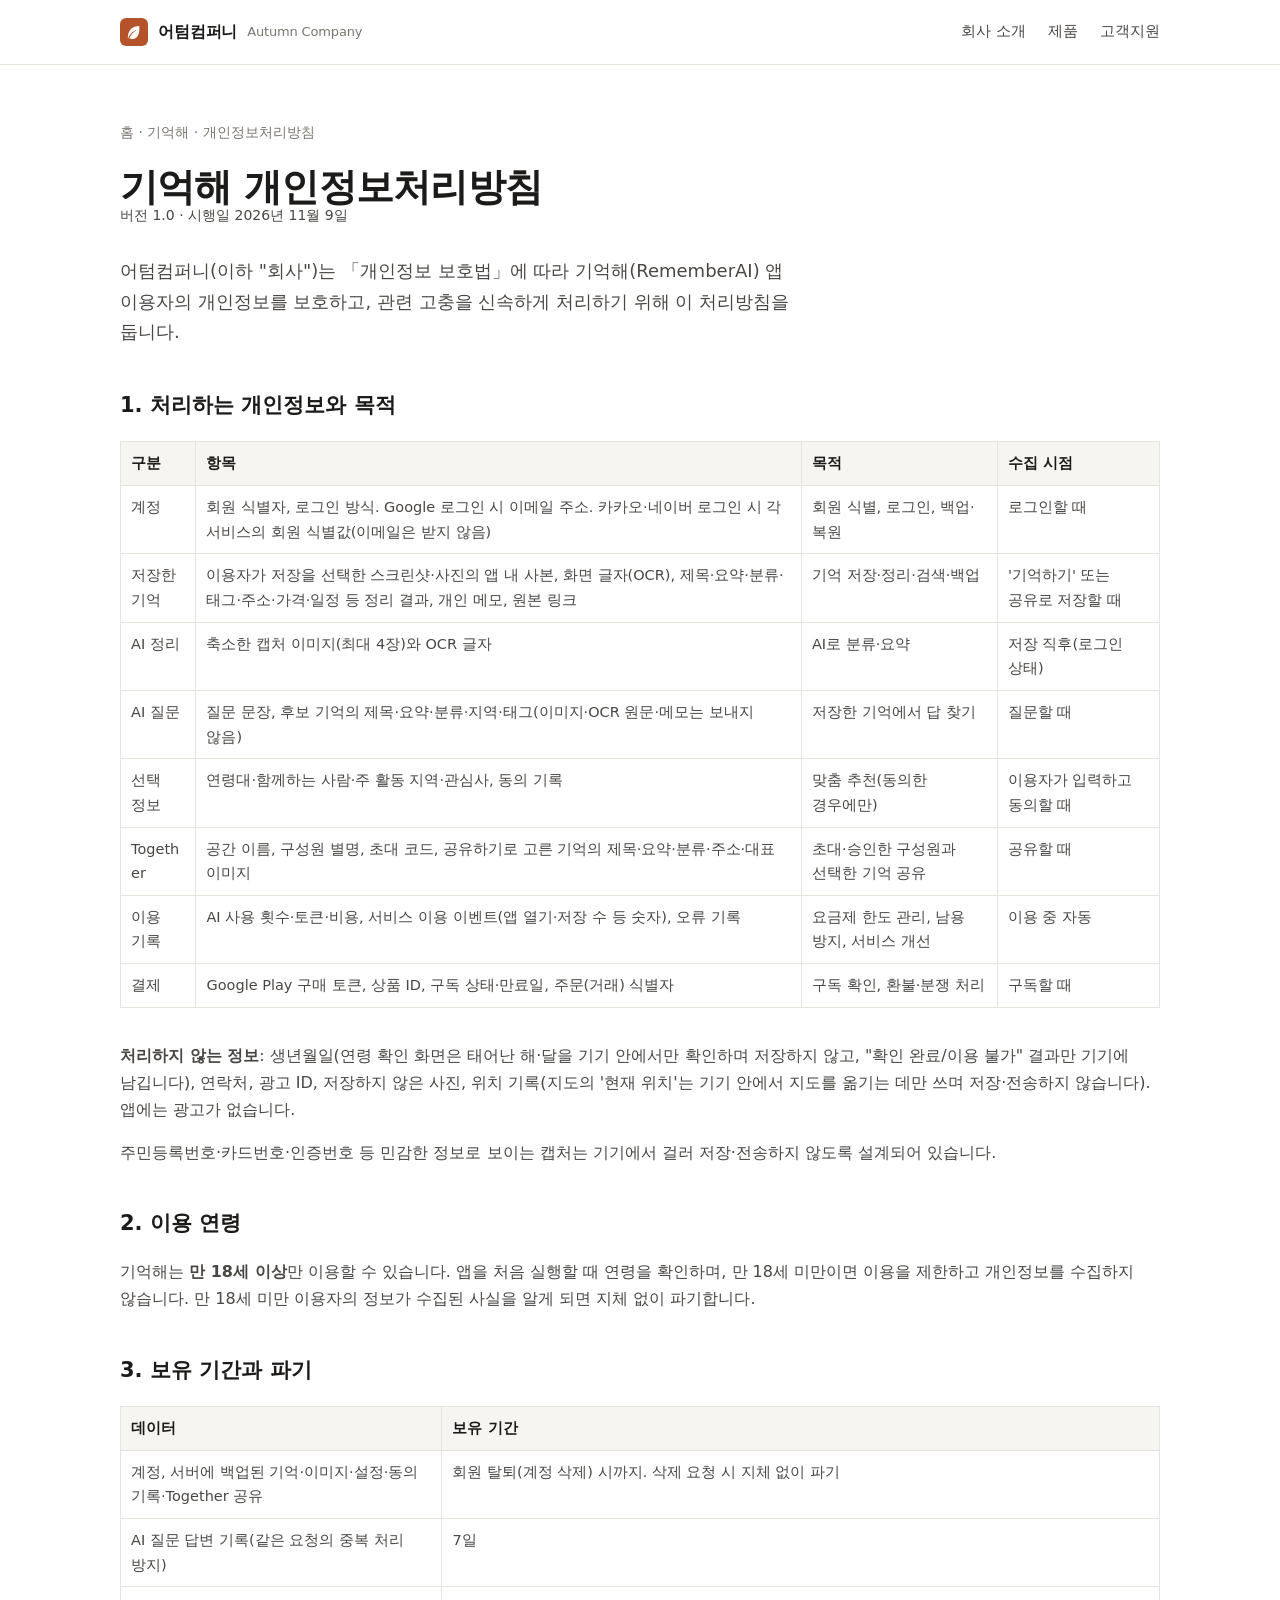
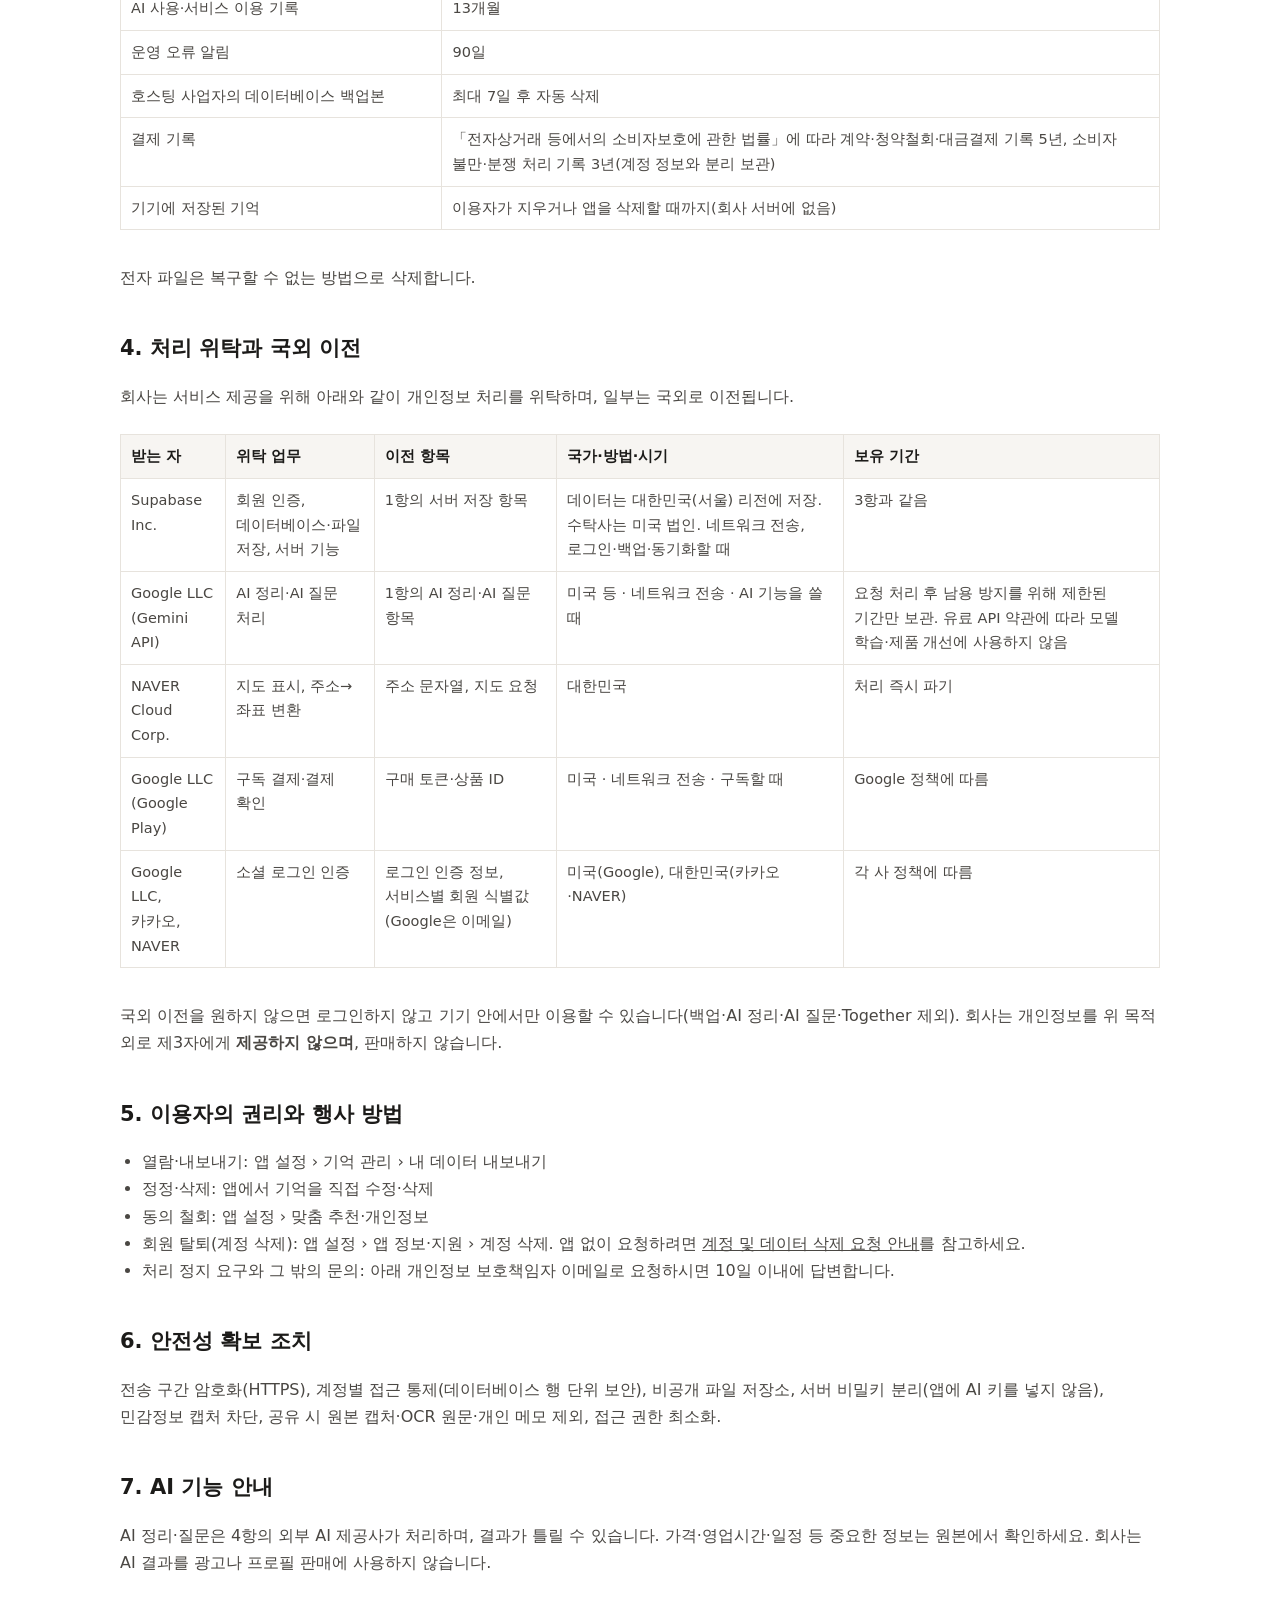
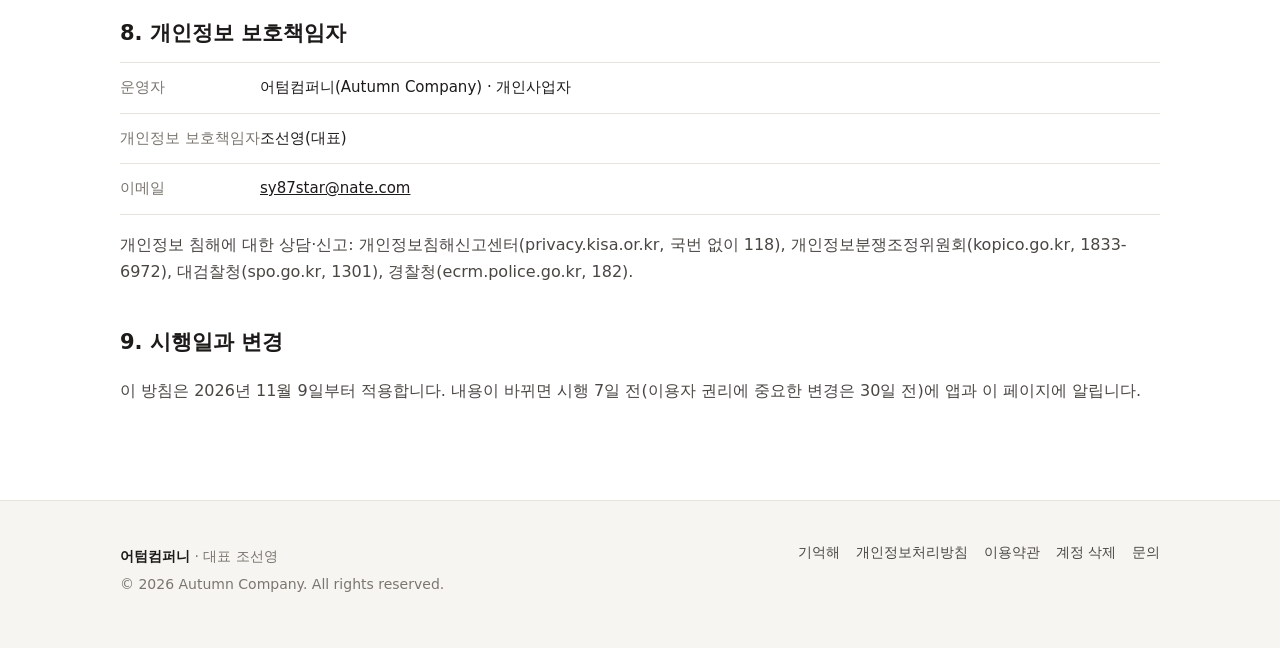
==== rememberai-privacy.html @ 961fd546 "기억해 개인정보처리방침·이용약관·계정 삭제 안내 v1.0 게시 (만 18세 이상)" ====
<!doctype html>
<html lang="ko">
<head>
<meta charset="utf-8">
<meta name="viewport" content="width=device-width, initial-scale=1">
<title>개인정보처리방침 | 기억해 · 어텀컴퍼니</title>
<meta name="description" content="기억해(RememberAI) 개인정보처리방침 — 어텀컴퍼니">
<link rel="canonical" href="https://autumncompany.github.io/rememberai-privacy.html">
<link rel="icon" href="favicon.svg" type="image/svg+xml">
<link rel="stylesheet" href="style.css">
<style>
.page table{width:100%;border-collapse:collapse;margin:8px 0 18px;font-size:14.5px}
.page th,.page td{border:1px solid var(--line);padding:9px 10px;text-align:left;vertical-align:top;color:var(--ink-2)}
.page th{background:var(--bg-soft);color:var(--ink);font-weight:600}
.page .tbl{overflow-x:auto}
.page ol,.page ul{padding-left:22px}
.meta{font-size:14px;color:var(--ink-3);margin:-20px 0 28px}
</style>
</head>
<body>
<header class="site-header">
<div class="wrap">
<a class="brand" href="./"><img src="favicon.svg" alt="">어텀컴퍼니 <small>Autumn Company</small></a>
<nav class="nav" aria-label="주요 메뉴">
<a href="./#about">회사 소개</a>
<a href="./#products">제품</a>
<a href="./#support">고객지원</a>
</nav>
</div>
</header>
<main class="page">
<div class="wrap">
<div class="crumb"><a href="./">홈</a> · <a href="rememberai.html">기억해</a> · 개인정보처리방침</div>
<h1>기억해 개인정보처리방침</h1>
<p class="meta">버전 1.0 · 시행일 2026년 11월 9일</p>
<p class="lead">어텀컴퍼니(이하 "회사")는 「개인정보 보호법」에 따라 기억해(RememberAI) 앱 이용자의 개인정보를 보호하고, 관련 고충을 신속하게 처리하기 위해 이 처리방침을 둡니다.</p>

<h2>1. 처리하는 개인정보와 목적</h2>
<div class="tbl"><table>
<tr><th>구분</th><th>항목</th><th>목적</th><th>수집 시점</th></tr>
<tr><td>계정</td><td>회원 식별자, 로그인 방식. Google 로그인 시 이메일 주소. 카카오·네이버 로그인 시 각 서비스의 회원 식별값(이메일은 받지 않음)</td><td>회원 식별, 로그인, 백업·복원</td><td>로그인할 때</td></tr>
<tr><td>저장한 기억</td><td>이용자가 저장을 선택한 스크린샷·사진의 앱 내 사본, 화면 글자(OCR), 제목·요약·분류·태그·주소·가격·일정 등 정리 결과, 개인 메모, 원본 링크</td><td>기억 저장·정리·검색·백업</td><td>'기억하기' 또는 공유로 저장할 때</td></tr>
<tr><td>AI 정리</td><td>축소한 캡처 이미지(최대 4장)와 OCR 글자</td><td>AI로 분류·요약</td><td>저장 직후(로그인 상태)</td></tr>
<tr><td>AI 질문</td><td>질문 문장, 후보 기억의 제목·요약·분류·지역·태그(이미지·OCR 원문·메모는 보내지 않음)</td><td>저장한 기억에서 답 찾기</td><td>질문할 때</td></tr>
<tr><td>선택 정보</td><td>연령대·함께하는 사람·주 활동 지역·관심사, 동의 기록</td><td>맞춤 추천(동의한 경우에만)</td><td>이용자가 입력하고 동의할 때</td></tr>
<tr><td>Together</td><td>공간 이름, 구성원 별명, 초대 코드, 공유하기로 고른 기억의 제목·요약·분류·주소·대표 이미지</td><td>초대·승인한 구성원과 선택한 기억 공유</td><td>공유할 때</td></tr>
<tr><td>이용 기록</td><td>AI 사용 횟수·토큰·비용, 서비스 이용 이벤트(앱 열기·저장 수 등 숫자), 오류 기록</td><td>요금제 한도 관리, 남용 방지, 서비스 개선</td><td>이용 중 자동</td></tr>
<tr><td>결제</td><td>Google Play 구매 토큰, 상품 ID, 구독 상태·만료일, 주문(거래) 식별자</td><td>구독 확인, 환불·분쟁 처리</td><td>구독할 때</td></tr>
</table></div>
<p><strong>처리하지 않는 정보</strong>: 생년월일(연령 확인 화면은 태어난 해·달을 기기 안에서만 확인하며 저장하지 않고, "확인 완료/이용 불가" 결과만 기기에 남깁니다), 연락처, 광고 ID, 저장하지 않은 사진, 위치 기록(지도의 '현재 위치'는 기기 안에서 지도를 옮기는 데만 쓰며 저장·전송하지 않습니다). 앱에는 광고가 없습니다.</p>
<p>주민등록번호·카드번호·인증번호 등 민감한 정보로 보이는 캡처는 기기에서 걸러 저장·전송하지 않도록 설계되어 있습니다.</p>

<h2>2. 이용 연령</h2>
<p>기억해는 <strong>만 18세 이상</strong>만 이용할 수 있습니다. 앱을 처음 실행할 때 연령을 확인하며, 만 18세 미만이면 이용을 제한하고 개인정보를 수집하지 않습니다. 만 18세 미만 이용자의 정보가 수집된 사실을 알게 되면 지체 없이 파기합니다.</p>

<h2>3. 보유 기간과 파기</h2>
<div class="tbl"><table>
<tr><th>데이터</th><th>보유 기간</th></tr>
<tr><td>계정, 서버에 백업된 기억·이미지·설정·동의 기록·Together 공유</td><td>회원 탈퇴(계정 삭제) 시까지. 삭제 요청 시 지체 없이 파기</td></tr>
<tr><td>AI 질문 답변 기록(같은 요청의 중복 처리 방지)</td><td>7일</td></tr>
<tr><td>AI 사용·서비스 이용 기록</td><td>13개월</td></tr>
<tr><td>운영 오류 알림</td><td>90일</td></tr>
<tr><td>호스팅 사업자의 데이터베이스 백업본</td><td>최대 7일 후 자동 삭제</td></tr>
<tr><td>결제 기록</td><td>「전자상거래 등에서의 소비자보호에 관한 법률」에 따라 계약·청약철회·대금결제 기록 5년, 소비자 불만·분쟁 처리 기록 3년(계정 정보와 분리 보관)</td></tr>
<tr><td>기기에 저장된 기억</td><td>이용자가 지우거나 앱을 삭제할 때까지(회사 서버에 없음)</td></tr>
</table></div>
<p>전자 파일은 복구할 수 없는 방법으로 삭제합니다.</p>

<h2>4. 처리 위탁과 국외 이전</h2>
<p>회사는 서비스 제공을 위해 아래와 같이 개인정보 처리를 위탁하며, 일부는 국외로 이전됩니다.</p>
<div class="tbl"><table>
<tr><th>받는 자</th><th>위탁 업무</th><th>이전 항목</th><th>국가·방법·시기</th><th>보유 기간</th></tr>
<tr><td>Supabase Inc.</td><td>회원 인증, 데이터베이스·파일 저장, 서버 기능</td><td>1항의 서버 저장 항목</td><td>데이터는 대한민국(서울) 리전에 저장. 수탁사는 미국 법인. 네트워크 전송, 로그인·백업·동기화할 때</td><td>3항과 같음</td></tr>
<tr><td>Google LLC (Gemini API)</td><td>AI 정리·AI 질문 처리</td><td>1항의 AI 정리·AI 질문 항목</td><td>미국 등 · 네트워크 전송 · AI 기능을 쓸 때</td><td>요청 처리 후 남용 방지를 위해 제한된 기간만 보관. 유료 API 약관에 따라 모델 학습·제품 개선에 사용하지 않음</td></tr>
<tr><td>NAVER Cloud Corp.</td><td>지도 표시, 주소→좌표 변환</td><td>주소 문자열, 지도 요청</td><td>대한민국</td><td>처리 즉시 파기</td></tr>
<tr><td>Google LLC (Google Play)</td><td>구독 결제·결제 확인</td><td>구매 토큰·상품 ID</td><td>미국 · 네트워크 전송 · 구독할 때</td><td>Google 정책에 따름</td></tr>
<tr><td>Google LLC, 카카오, NAVER</td><td>소셜 로그인 인증</td><td>로그인 인증 정보, 서비스별 회원 식별값(Google은 이메일)</td><td>미국(Google), 대한민국(카카오·NAVER)</td><td>각 사 정책에 따름</td></tr>
</table></div>
<p>국외 이전을 원하지 않으면 로그인하지 않고 기기 안에서만 이용할 수 있습니다(백업·AI 정리·AI 질문·Together 제외). 회사는 개인정보를 위 목적 외로 제3자에게 <strong>제공하지 않으며</strong>, 판매하지 않습니다.</p>

<h2>5. 이용자의 권리와 행사 방법</h2>
<ul>
<li>열람·내보내기: 앱 설정 › 기억 관리 › 내 데이터 내보내기</li>
<li>정정·삭제: 앱에서 기억을 직접 수정·삭제</li>
<li>동의 철회: 앱 설정 › 맞춤 추천·개인정보</li>
<li>회원 탈퇴(계정 삭제): 앱 설정 › 앱 정보·지원 › 계정 삭제. 앱 없이 요청하려면 <a href="rememberai-account-deletion.html">계정 및 데이터 삭제 요청 안내</a>를 참고하세요.</li>
<li>처리 정지 요구와 그 밖의 문의: 아래 개인정보 보호책임자 이메일로 요청하시면 10일 이내에 답변합니다.</li>
</ul>

<h2>6. 안전성 확보 조치</h2>
<p>전송 구간 암호화(HTTPS), 계정별 접근 통제(데이터베이스 행 단위 보안), 비공개 파일 저장소, 서버 비밀키 분리(앱에 AI 키를 넣지 않음), 민감정보 캡처 차단, 공유 시 원본 캡처·OCR 원문·개인 메모 제외, 접근 권한 최소화.</p>

<h2>7. AI 기능 안내</h2>
<p>AI 정리·질문은 4항의 외부 AI 제공사가 처리하며, 결과가 틀릴 수 있습니다. 가격·영업시간·일정 등 중요한 정보는 원본에서 확인하세요. 회사는 AI 결과를 광고나 프로필 판매에 사용하지 않습니다.</p>

<h2>8. 개인정보 보호책임자</h2>
<dl class="info">
<dt>운영자</dt><dd>어텀컴퍼니(Autumn Company) · 개인사업자</dd>
<dt>개인정보 보호책임자</dt><dd>조선영(대표)</dd>
<dt>이메일</dt><dd><a href="mailto:sy87star@nate.com">sy87star@nate.com</a></dd>
</dl>
<p>개인정보 침해에 대한 상담·신고: 개인정보침해신고센터(privacy.kisa.or.kr, 국번 없이 118), 개인정보분쟁조정위원회(kopico.go.kr, 1833-6972), 대검찰청(spo.go.kr, 1301), 경찰청(ecrm.police.go.kr, 182).</p>

<h2>9. 시행일과 변경</h2>
<p>이 방침은 2026년 11월 9일부터 적용합니다. 내용이 바뀌면 시행 7일 전(이용자 권리에 중요한 변경은 30일 전)에 앱과 이 페이지에 알립니다.</p>
</div>
</main>
<footer class="site-footer">
<div class="wrap row">
<div>
<p><strong style="color:var(--ink)">어텀컴퍼니</strong> · 대표 조선영</p>
<p>© 2026 Autumn Company. All rights reserved.</p>
</div>
<div class="flinks">
<a href="rememberai.html">기억해</a>
<a href="rememberai-privacy.html">개인정보처리방침</a>
<a href="rememberai-terms.html">이용약관</a>
<a href="rememberai-account-deletion.html">계정 삭제</a>
<a href="mailto:sy87star@nate.com">문의</a>
</div>
</div>
</footer>
</body>
</html>
---- style.css ----
:root{
  --bg:#ffffff; --bg-soft:#f7f5f2; --ink:#1c1b19; --ink-2:#4a4743; --ink-3:#7a766f;
  --line:#e7e3dd; --accent:#b4532a; --accent-ink:#ffffff; --accent-soft:#f6ebe4;
  --radius:14px; --max:1080px;
}
*{box-sizing:border-box}
html{-webkit-text-size-adjust:100%}
body{margin:0;background:var(--bg);color:var(--ink);
  font-family:"Pretendard","Apple SD Gothic Neo","Malgun Gothic","Noto Sans KR",system-ui,-apple-system,"Segoe UI",sans-serif;
  line-height:1.7;font-size:16px;word-break:keep-all;overflow-wrap:anywhere}
a{color:inherit}
img{max-width:100%;display:block}
.wrap{max-width:var(--max);margin:0 auto;padding:0 20px}
.site-header{position:sticky;top:0;z-index:10;background:rgba(255,255,255,.92);backdrop-filter:saturate(1.4) blur(8px);border-bottom:1px solid var(--line)}
.site-header .wrap{display:flex;align-items:center;justify-content:space-between;height:64px;gap:16px}
.brand{display:flex;align-items:center;gap:10px;text-decoration:none;font-weight:700;letter-spacing:-.01em}
.brand img{width:28px;height:28px}
.brand small{font-weight:500;color:var(--ink-3);font-size:13px}
.nav{display:flex;gap:22px;font-size:15px}
.nav a{text-decoration:none;color:var(--ink-2)}
.nav a:hover{color:var(--accent)}
@media (max-width:640px){.brand small{display:none}.nav{gap:14px;font-size:14px}}
.hero{padding:88px 0 72px;background:linear-gradient(180deg,var(--bg-soft),var(--bg))}
.eyebrow{display:inline-block;font-size:13px;font-weight:600;letter-spacing:.08em;color:var(--accent);text-transform:uppercase;margin-bottom:14px}
.hero h1{font-size:clamp(30px,5vw,48px);line-height:1.25;letter-spacing:-.02em;margin:0 0 18px}
.hero p{font-size:clamp(16px,2vw,19px);color:var(--ink-2);max-width:640px;margin:0 0 28px}
.btns{display:flex;flex-wrap:wrap;gap:10px}
.btn{display:inline-block;padding:12px 20px;border-radius:999px;text-decoration:none;font-weight:600;font-size:15px;border:1px solid var(--line);background:#fff}
.btn.primary{background:var(--ink);color:#fff;border-color:var(--ink)}
.btn:hover{border-color:var(--accent)}
.btn.primary:hover{background:var(--accent);border-color:var(--accent)}
section{padding:72px 0;border-top:1px solid var(--line)}
section.soft{background:var(--bg-soft)}
.section-head{margin-bottom:32px}
.section-head h2{font-size:clamp(24px,3.4vw,32px);letter-spacing:-.015em;margin:0 0 8px;line-height:1.3}
.section-head p{color:var(--ink-2);margin:0;max-width:640px}
.grid{display:grid;gap:16px}
.grid.cols-3{grid-template-columns:repeat(3,1fr)}
.grid.cols-2{grid-template-columns:repeat(2,1fr)}
@media (max-width:860px){.grid.cols-3,.grid.cols-2{grid-template-columns:1fr}}
.card{background:#fff;border:1px solid var(--line);border-radius:var(--radius);padding:24px}
.card h3{margin:0 0 6px;font-size:18px}
.card p{margin:0;color:var(--ink-2);font-size:15px}
.card .num{font-size:13px;font-weight:700;color:var(--accent);margin-bottom:10px;display:block}
.product{display:grid;grid-template-columns:auto 1fr auto;gap:20px;align-items:center}
.product .icon{width:64px;height:64px;border-radius:16px;background:var(--accent-soft);display:grid;place-items:center;font-size:28px;font-weight:800;color:var(--accent)}
.product h3{margin:0 0 4px;font-size:20px}
.badge{display:inline-block;font-size:12px;font-weight:600;padding:3px 10px;border-radius:999px;background:var(--accent-soft);color:var(--accent);margin-left:6px;vertical-align:middle}
@media (max-width:640px){.product{grid-template-columns:auto 1fr}.product .btn{grid-column:1/-1;text-align:center}}
.placeholder{border:1px dashed var(--line);background:transparent}
.placeholder p{color:var(--ink-3)}
dl.info{display:grid;grid-template-columns:140px 1fr;margin:0;border-top:1px solid var(--line)}
dl.info dt,dl.info dd{margin:0;padding:12px 0;border-bottom:1px solid var(--line);font-size:15px}
dl.info dt{color:var(--ink-3)}
@media (max-width:520px){dl.info{grid-template-columns:1fr}dl.info dt{border-bottom:0;padding-bottom:0}}
ul.links{list-style:none;padding:0;margin:0}
ul.links li{border-bottom:1px solid var(--line)}
ul.links a{display:flex;justify-content:space-between;padding:14px 0;text-decoration:none}
ul.links a:hover{color:var(--accent)}
.page{padding:56px 0 80px}
.page h1{font-size:clamp(26px,4vw,38px);letter-spacing:-.02em;margin:0 0 12px;line-height:1.3}
.page .lead{color:var(--ink-2);font-size:18px;margin:0 0 32px;max-width:680px}
.page h2{font-size:21px;margin:40px 0 10px}
.page p,.page li{color:var(--ink-2)}
.crumb{font-size:14px;color:var(--ink-3);margin-bottom:18px}
.crumb a{text-decoration:none}
.note{background:var(--bg-soft);border-radius:var(--radius);padding:16px 20px;font-size:14px;color:var(--ink-2)}
.site-footer{border-top:1px solid var(--line);padding:40px 0 48px;font-size:14px;color:var(--ink-3);background:var(--bg-soft)}
.site-footer .row{display:flex;flex-wrap:wrap;justify-content:space-between;gap:20px}
.site-footer a{text-decoration:none;color:var(--ink-2)}
.site-footer a:hover{color:var(--accent)}
.site-footer .flinks{display:flex;flex-wrap:wrap;gap:16px}
.site-footer p{margin:4px 0}
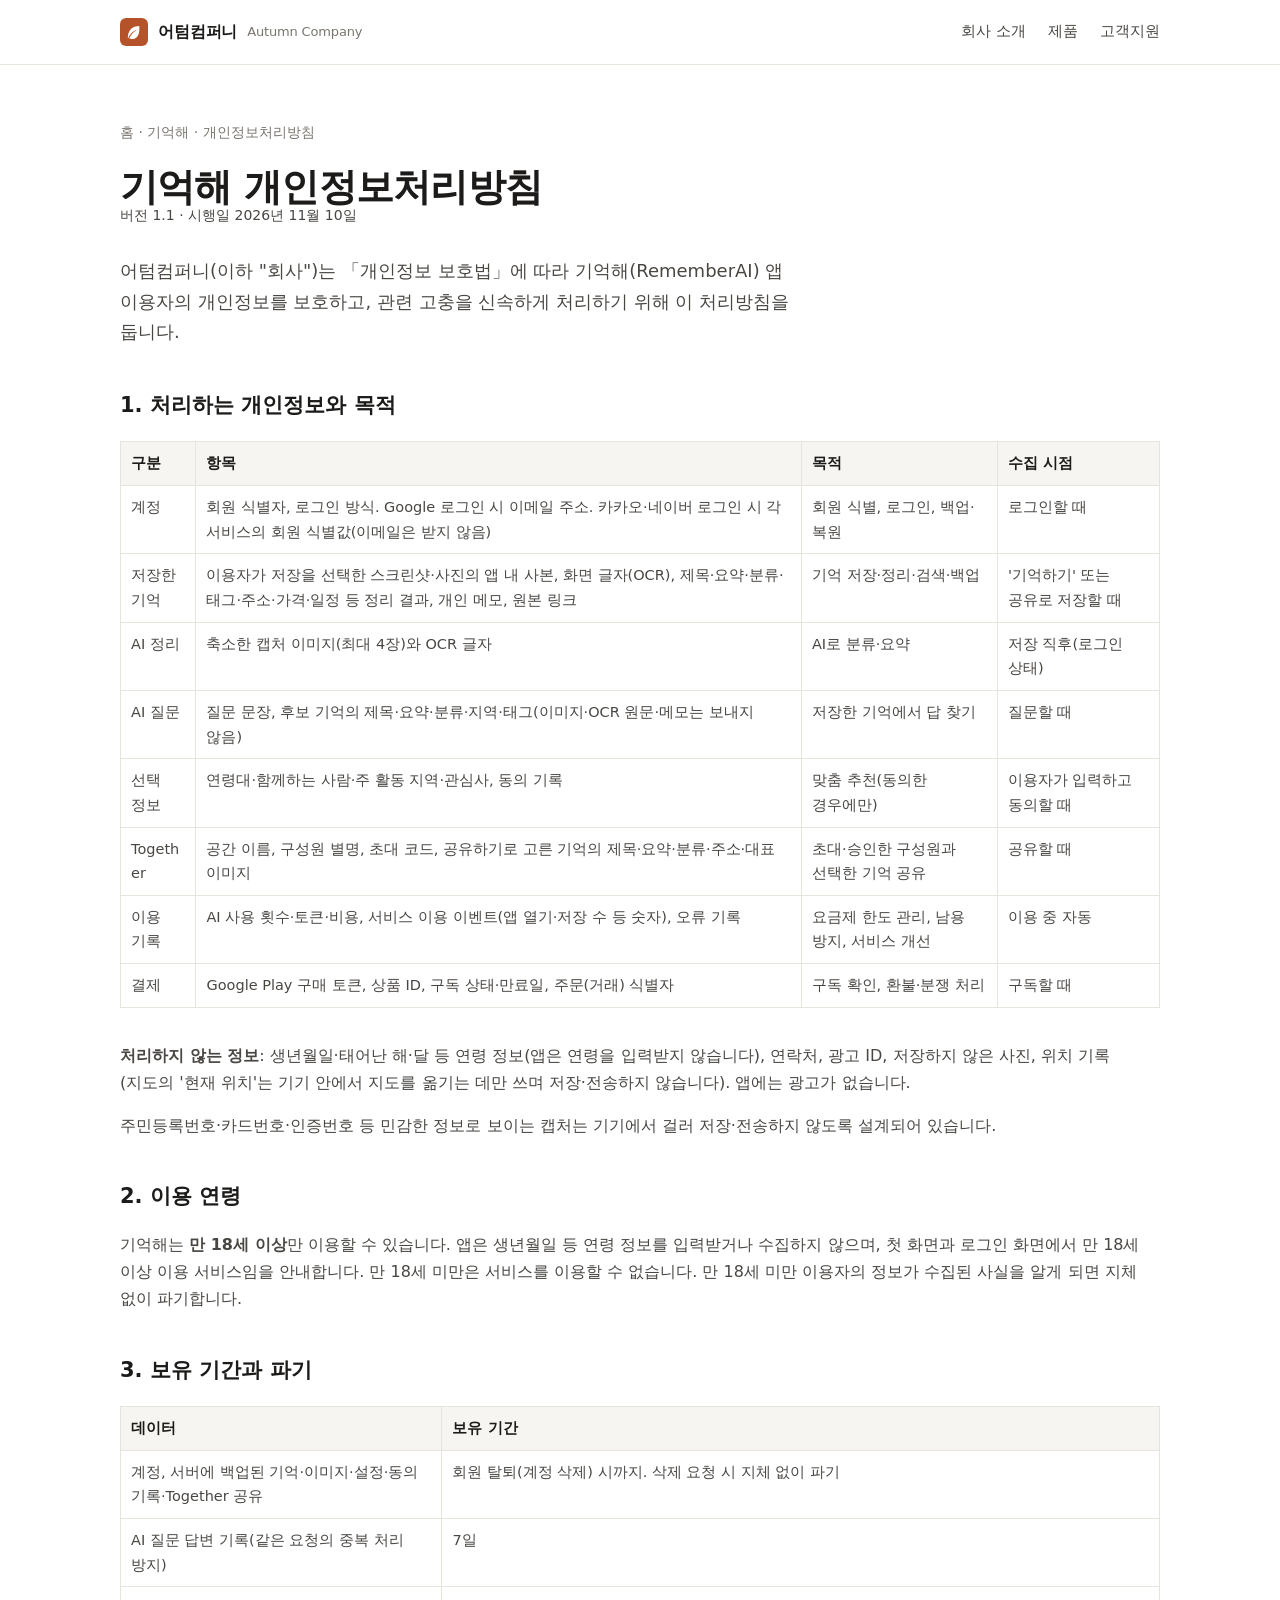
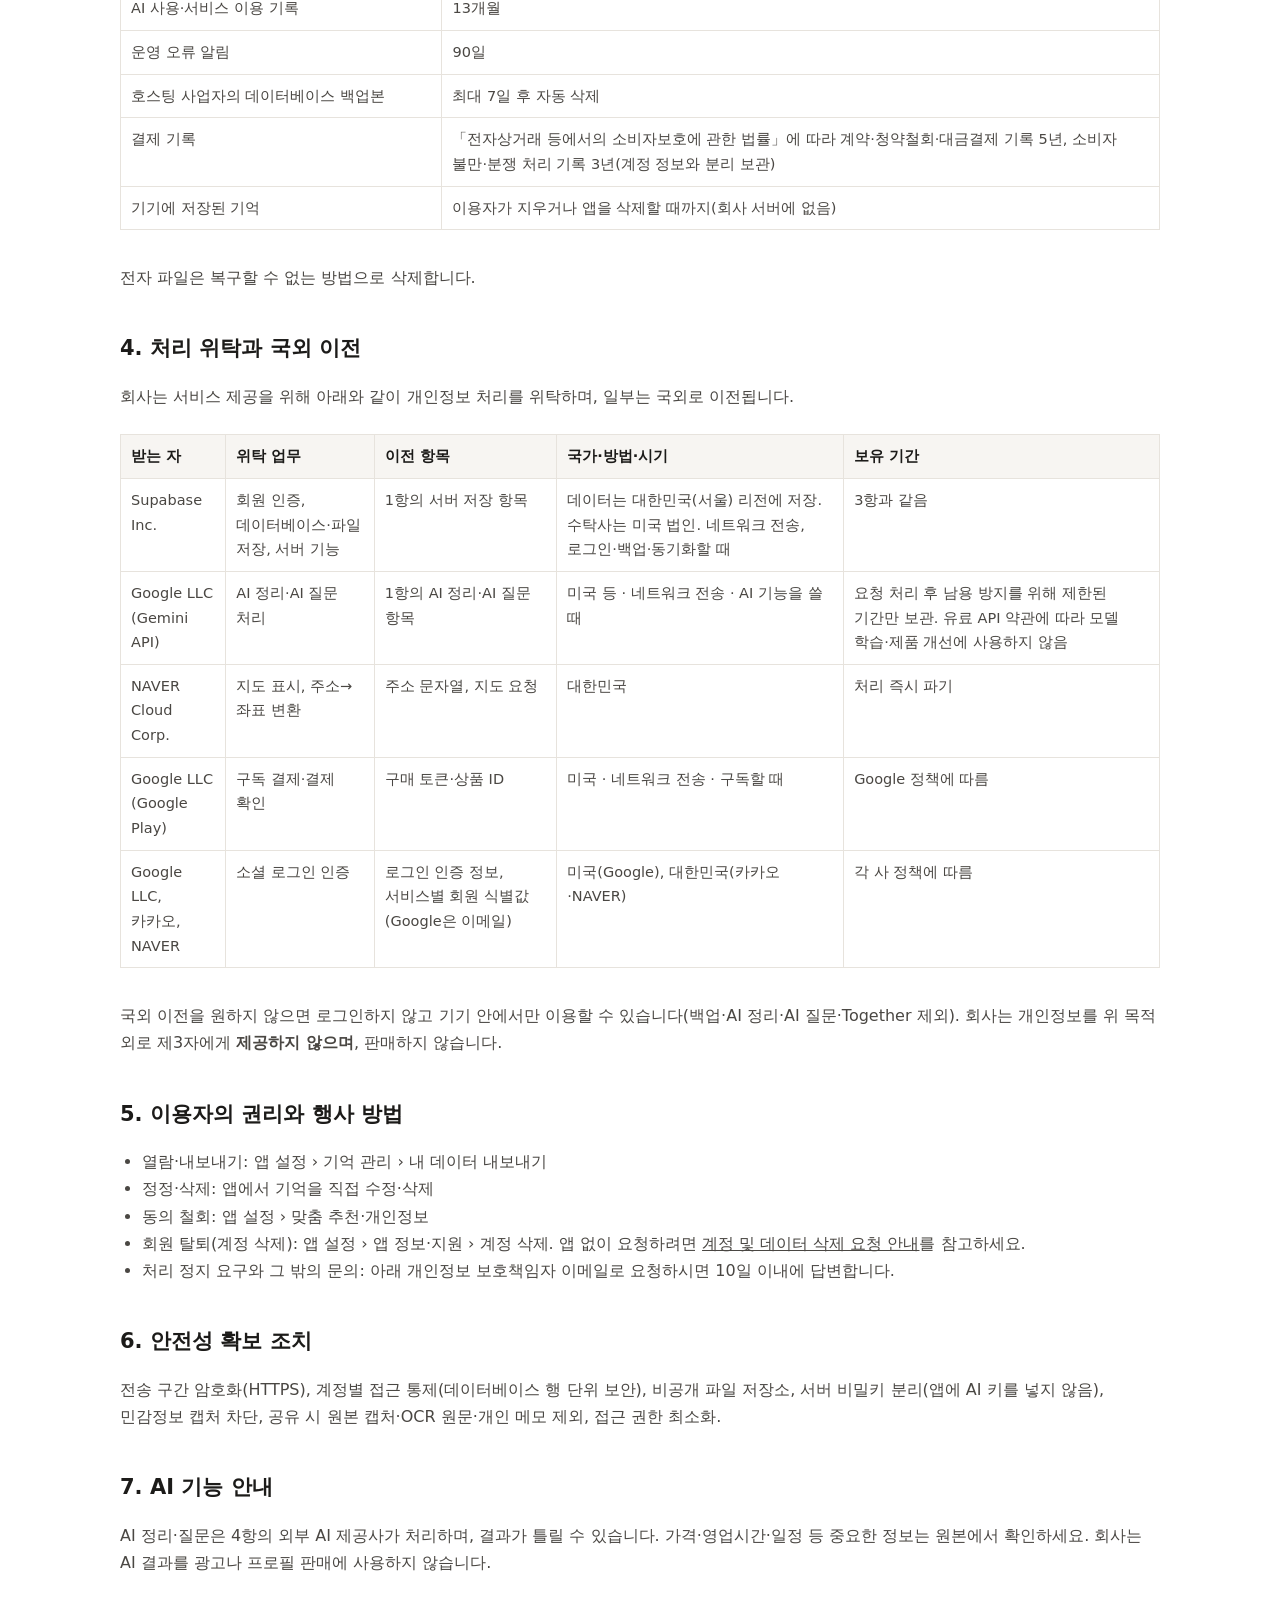
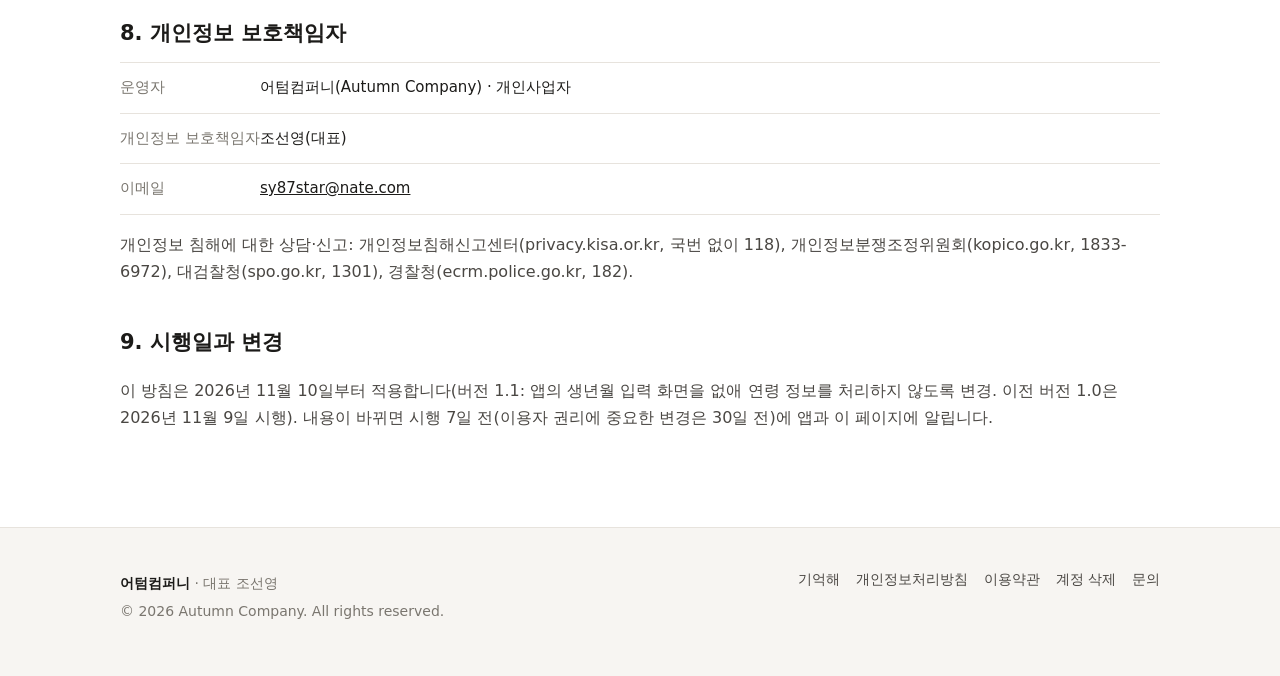
==== commit d5b2a3a5: "Update rememberai-privacy.htmlprivacy v1.1: remove birth year/month age check wording" ====
--- a/rememberai-privacy.html
+++ b/rememberai-privacy.html
@@ -32,7 +32,7 @@
 <div class="wrap">
 <div class="crumb"><a href="./">홈</a> · <a href="rememberai.html">기억해</a> · 개인정보처리방침</div>
 <h1>기억해 개인정보처리방침</h1>
-<p class="meta">버전 1.0 · 시행일 2026년 11월 9일</p>
+<p class="meta">버전 1.1 · 시행일 2026년 11월 10일</p>
 <p class="lead">어텀컴퍼니(이하 "회사")는 「개인정보 보호법」에 따라 기억해(RememberAI) 앱 이용자의 개인정보를 보호하고, 관련 고충을 신속하게 처리하기 위해 이 처리방침을 둡니다.</p>
 
 <h2>1. 처리하는 개인정보와 목적</h2>
@@ -47,11 +47,11 @@
 <tr><td>이용 기록</td><td>AI 사용 횟수·토큰·비용, 서비스 이용 이벤트(앱 열기·저장 수 등 숫자), 오류 기록</td><td>요금제 한도 관리, 남용 방지, 서비스 개선</td><td>이용 중 자동</td></tr>
 <tr><td>결제</td><td>Google Play 구매 토큰, 상품 ID, 구독 상태·만료일, 주문(거래) 식별자</td><td>구독 확인, 환불·분쟁 처리</td><td>구독할 때</td></tr>
 </table></div>
-<p><strong>처리하지 않는 정보</strong>: 생년월일(연령 확인 화면은 태어난 해·달을 기기 안에서만 확인하며 저장하지 않고, "확인 완료/이용 불가" 결과만 기기에 남깁니다), 연락처, 광고 ID, 저장하지 않은 사진, 위치 기록(지도의 '현재 위치'는 기기 안에서 지도를 옮기는 데만 쓰며 저장·전송하지 않습니다). 앱에는 광고가 없습니다.</p>
+<p><strong>처리하지 않는 정보</strong>: 생년월일·태어난 해·달 등 연령 정보(앱은 연령을 입력받지 않습니다), 연락처, 광고 ID, 저장하지 않은 사진, 위치 기록(지도의 '현재 위치'는 기기 안에서 지도를 옮기는 데만 쓰며 저장·전송하지 않습니다). 앱에는 광고가 없습니다.</p>
 <p>주민등록번호·카드번호·인증번호 등 민감한 정보로 보이는 캡처는 기기에서 걸러 저장·전송하지 않도록 설계되어 있습니다.</p>
 
 <h2>2. 이용 연령</h2>
-<p>기억해는 <strong>만 18세 이상</strong>만 이용할 수 있습니다. 앱을 처음 실행할 때 연령을 확인하며, 만 18세 미만이면 이용을 제한하고 개인정보를 수집하지 않습니다. 만 18세 미만 이용자의 정보가 수집된 사실을 알게 되면 지체 없이 파기합니다.</p>
+<p>기억해는 <strong>만 18세 이상</strong>만 이용할 수 있습니다. 앱은 생년월일 등 연령 정보를 입력받거나 수집하지 않으며, 첫 화면과 로그인 화면에서 만 18세 이상 이용 서비스임을 안내합니다. 만 18세 미만은 서비스를 이용할 수 없습니다. 만 18세 미만 이용자의 정보가 수집된 사실을 알게 되면 지체 없이 파기합니다.</p>
 
 <h2>3. 보유 기간과 파기</h2>
 <div class="tbl"><table>
@@ -102,7 +102,7 @@
 <p>개인정보 침해에 대한 상담·신고: 개인정보침해신고센터(privacy.kisa.or.kr, 국번 없이 118), 개인정보분쟁조정위원회(kopico.go.kr, 1833-6972), 대검찰청(spo.go.kr, 1301), 경찰청(ecrm.police.go.kr, 182).</p>
 
 <h2>9. 시행일과 변경</h2>
-<p>이 방침은 2026년 11월 9일부터 적용합니다. 내용이 바뀌면 시행 7일 전(이용자 권리에 중요한 변경은 30일 전)에 앱과 이 페이지에 알립니다.</p>
+<p>이 방침은 2026년 11월 10일부터 적용합니다(버전 1.1: 앱의 생년월 입력 화면을 없애 연령 정보를 처리하지 않도록 변경. 이전 버전 1.0은 2026년 11월 9일 시행). 내용이 바뀌면 시행 7일 전(이용자 권리에 중요한 변경은 30일 전)에 앱과 이 페이지에 알립니다.</p>
 </div>
 </main>
 <footer class="site-footer">
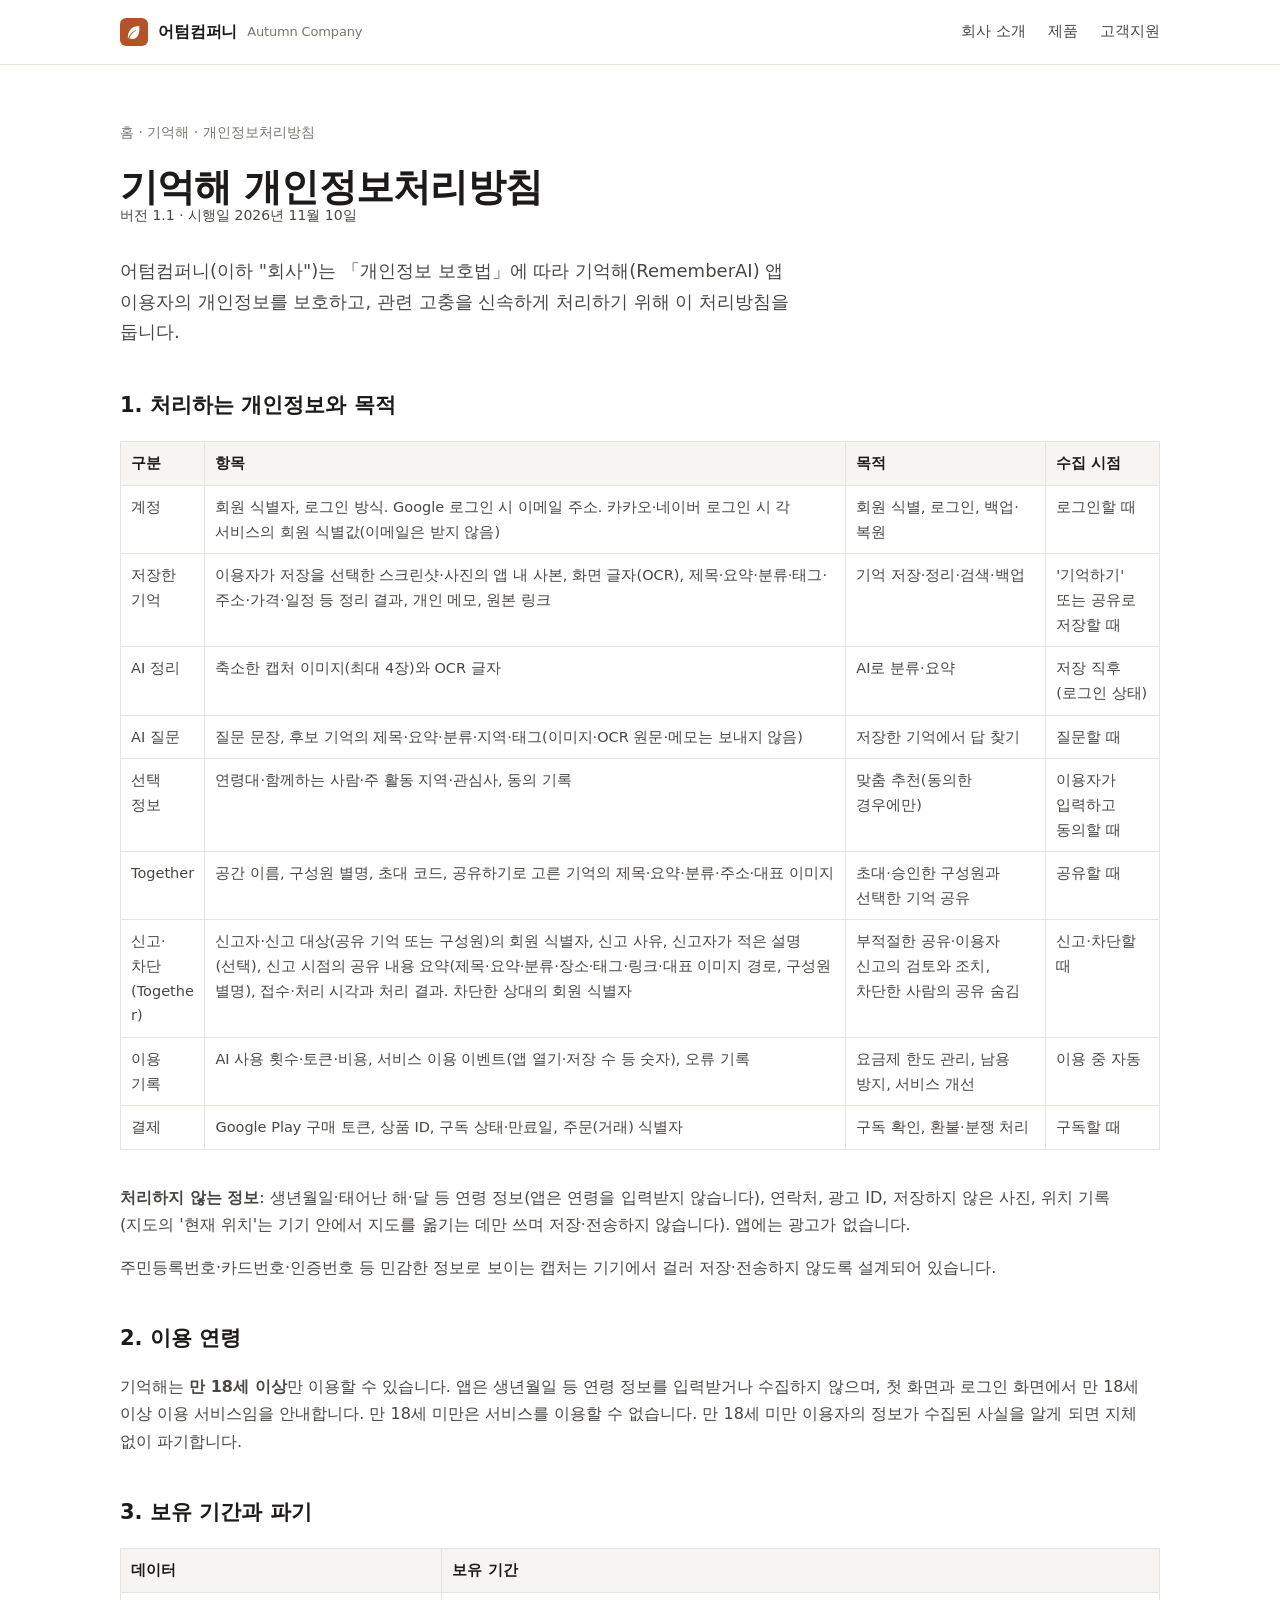
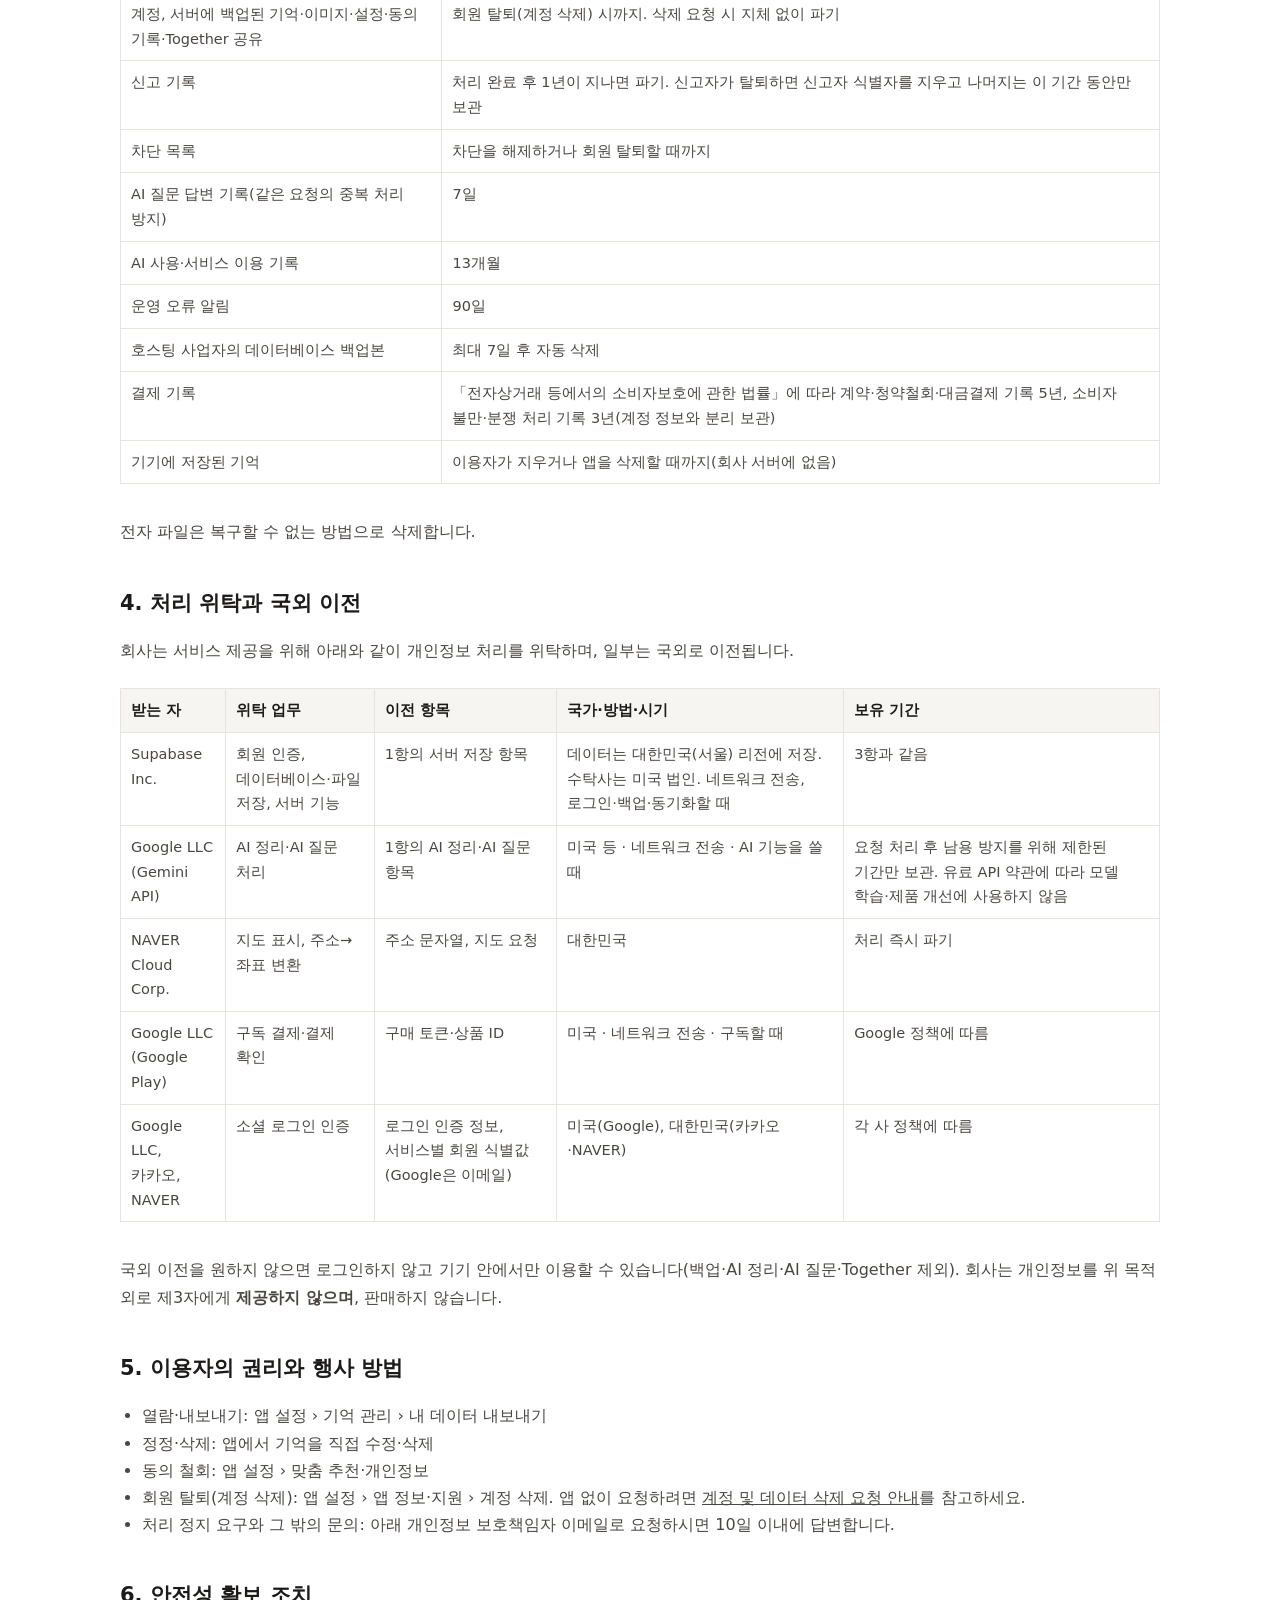
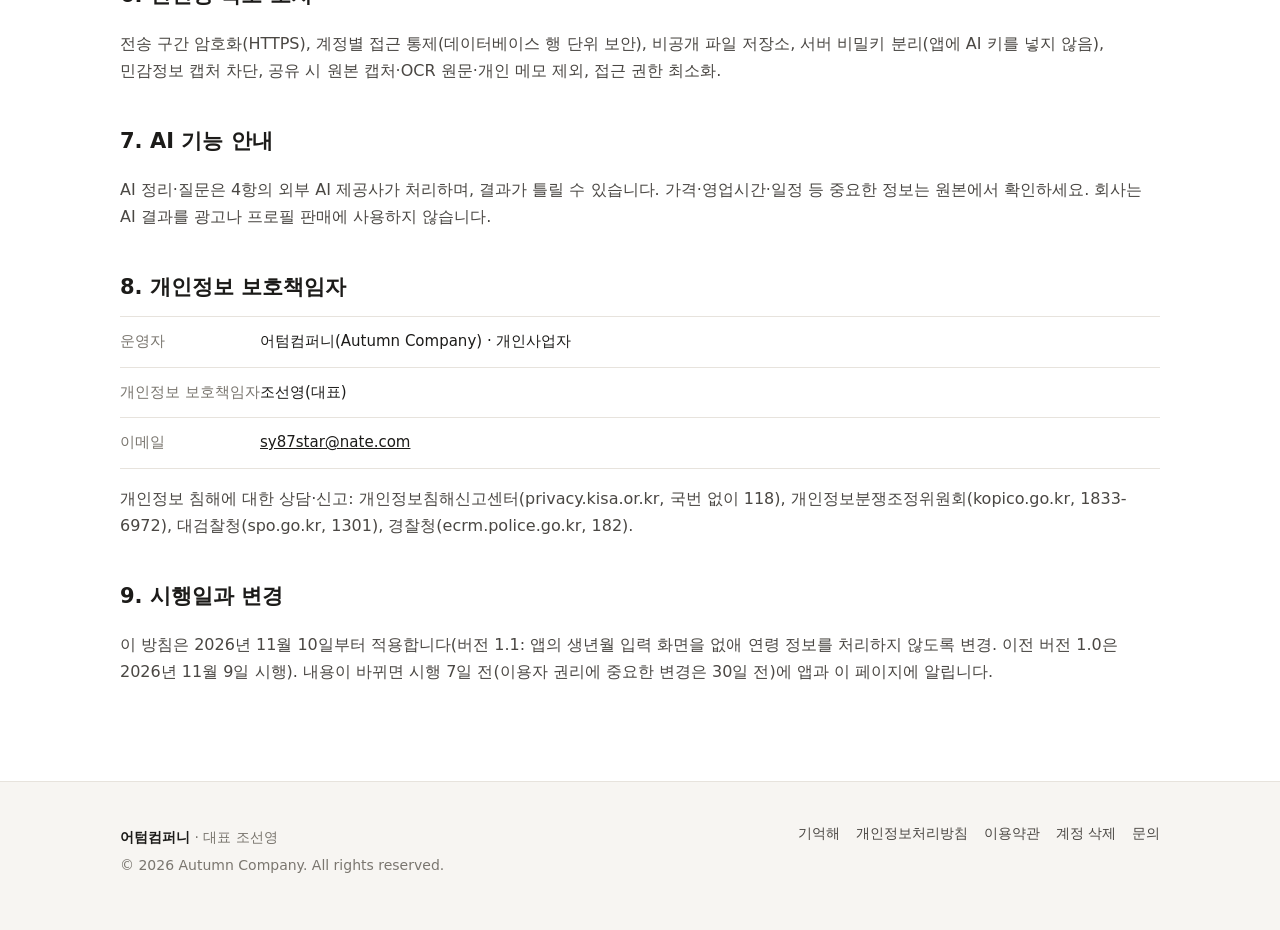
==== commit 2ac75f65: "privacy: add Together report/block items (v6)" ====
--- a/rememberai-privacy.html
+++ b/rememberai-privacy.html
@@ -44,6 +44,7 @@
 <tr><td>AI 질문</td><td>질문 문장, 후보 기억의 제목·요약·분류·지역·태그(이미지·OCR 원문·메모는 보내지 않음)</td><td>저장한 기억에서 답 찾기</td><td>질문할 때</td></tr>
 <tr><td>선택 정보</td><td>연령대·함께하는 사람·주 활동 지역·관심사, 동의 기록</td><td>맞춤 추천(동의한 경우에만)</td><td>이용자가 입력하고 동의할 때</td></tr>
 <tr><td>Together</td><td>공간 이름, 구성원 별명, 초대 코드, 공유하기로 고른 기억의 제목·요약·분류·주소·대표 이미지</td><td>초대·승인한 구성원과 선택한 기억 공유</td><td>공유할 때</td></tr>
+<tr><td>신고·차단 (Together)</td><td>신고자·신고 대상(공유 기억 또는 구성원)의 회원 식별자, 신고 사유, 신고자가 적은 설명(선택), 신고 시점의 공유 내용 요약(제목·요약·분류·장소·태그·링크·대표 이미지 경로, 구성원 별명), 접수·처리 시각과 처리 결과. 차단한 상대의 회원 식별자</td><td>부적절한 공유·이용자 신고의 검토와 조치, 차단한 사람의 공유 숨김</td><td>신고·차단할 때</td></tr>
 <tr><td>이용 기록</td><td>AI 사용 횟수·토큰·비용, 서비스 이용 이벤트(앱 열기·저장 수 등 숫자), 오류 기록</td><td>요금제 한도 관리, 남용 방지, 서비스 개선</td><td>이용 중 자동</td></tr>
 <tr><td>결제</td><td>Google Play 구매 토큰, 상품 ID, 구독 상태·만료일, 주문(거래) 식별자</td><td>구독 확인, 환불·분쟁 처리</td><td>구독할 때</td></tr>
 </table></div>
@@ -57,6 +58,8 @@
 <div class="tbl"><table>
 <tr><th>데이터</th><th>보유 기간</th></tr>
 <tr><td>계정, 서버에 백업된 기억·이미지·설정·동의 기록·Together 공유</td><td>회원 탈퇴(계정 삭제) 시까지. 삭제 요청 시 지체 없이 파기</td></tr>
+<tr><td>신고 기록</td><td>처리 완료 후 1년이 지나면 파기. 신고자가 탈퇴하면 신고자 식별자를 지우고 나머지는 이 기간 동안만 보관</td></tr>
+<tr><td>차단 목록</td><td>차단을 해제하거나 회원 탈퇴할 때까지</td></tr>
 <tr><td>AI 질문 답변 기록(같은 요청의 중복 처리 방지)</td><td>7일</td></tr>
 <tr><td>AI 사용·서비스 이용 기록</td><td>13개월</td></tr>
 <tr><td>운영 오류 알림</td><td>90일</td></tr>
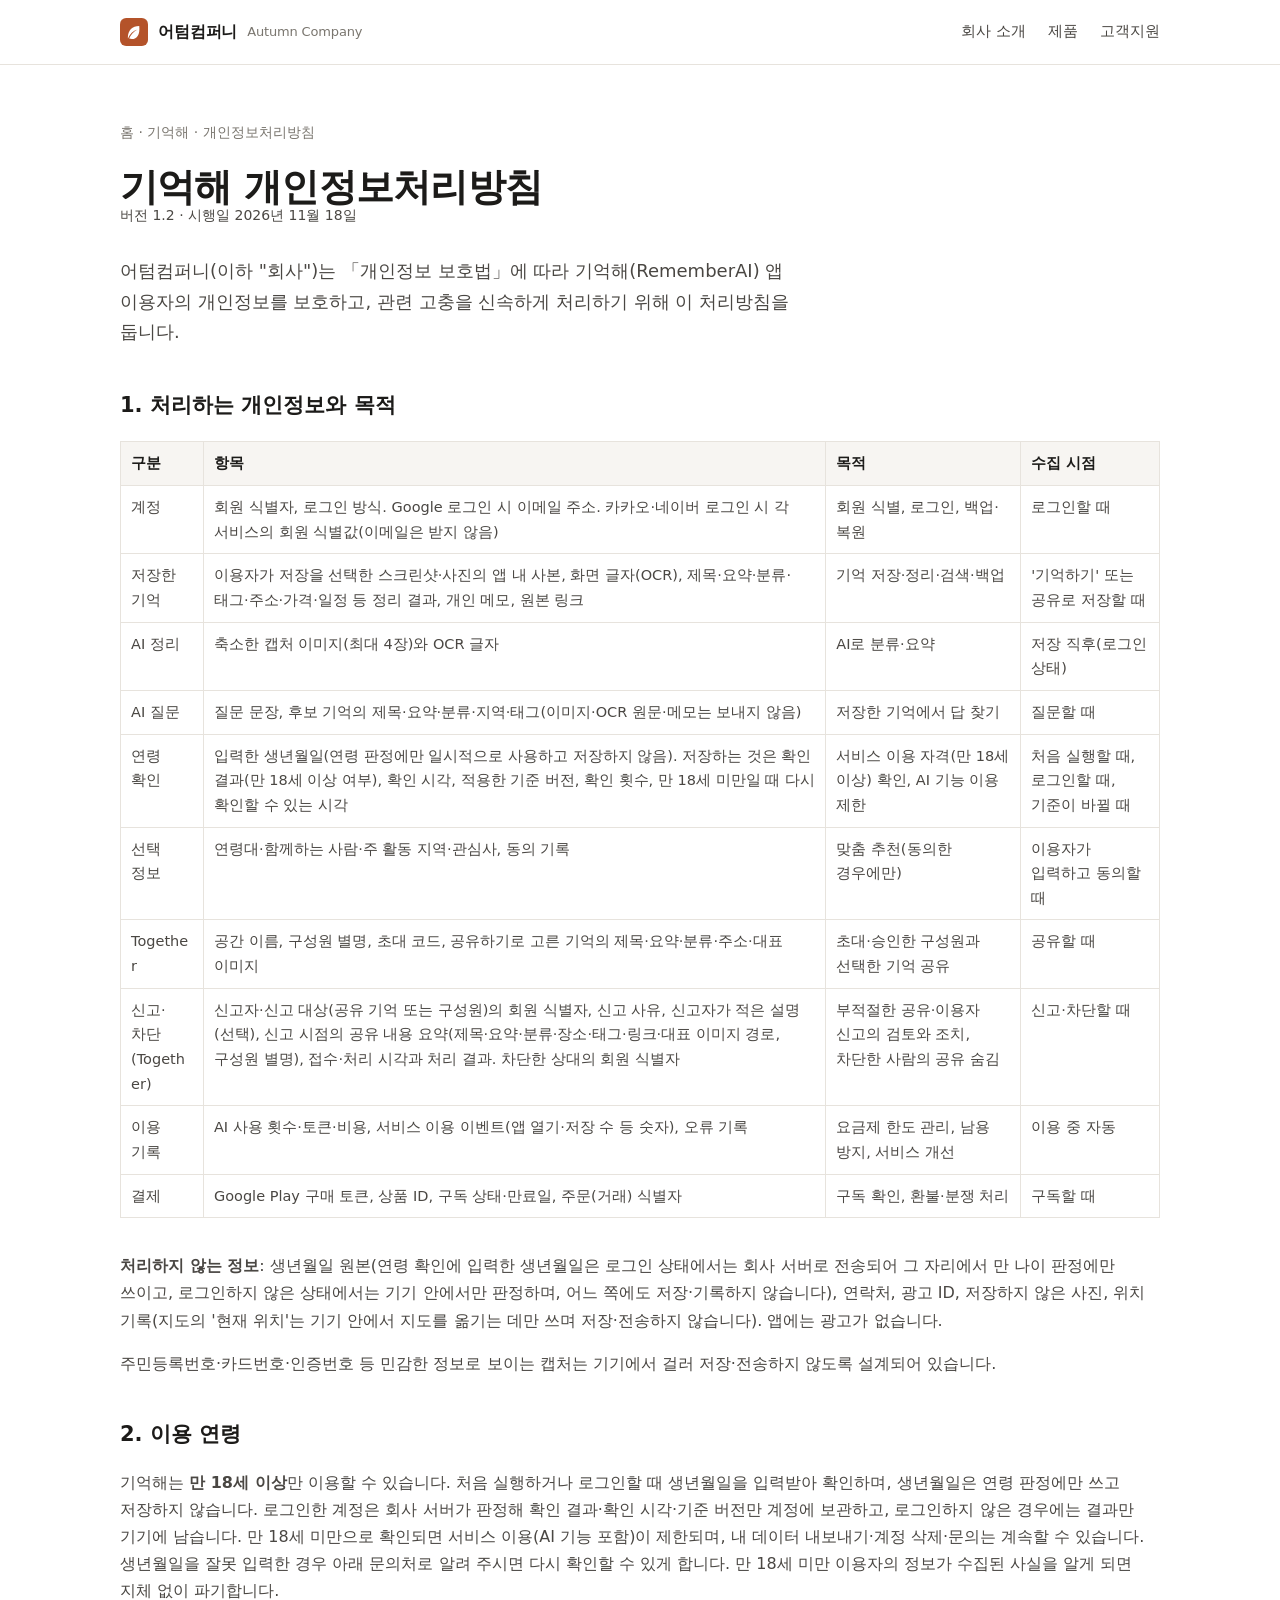
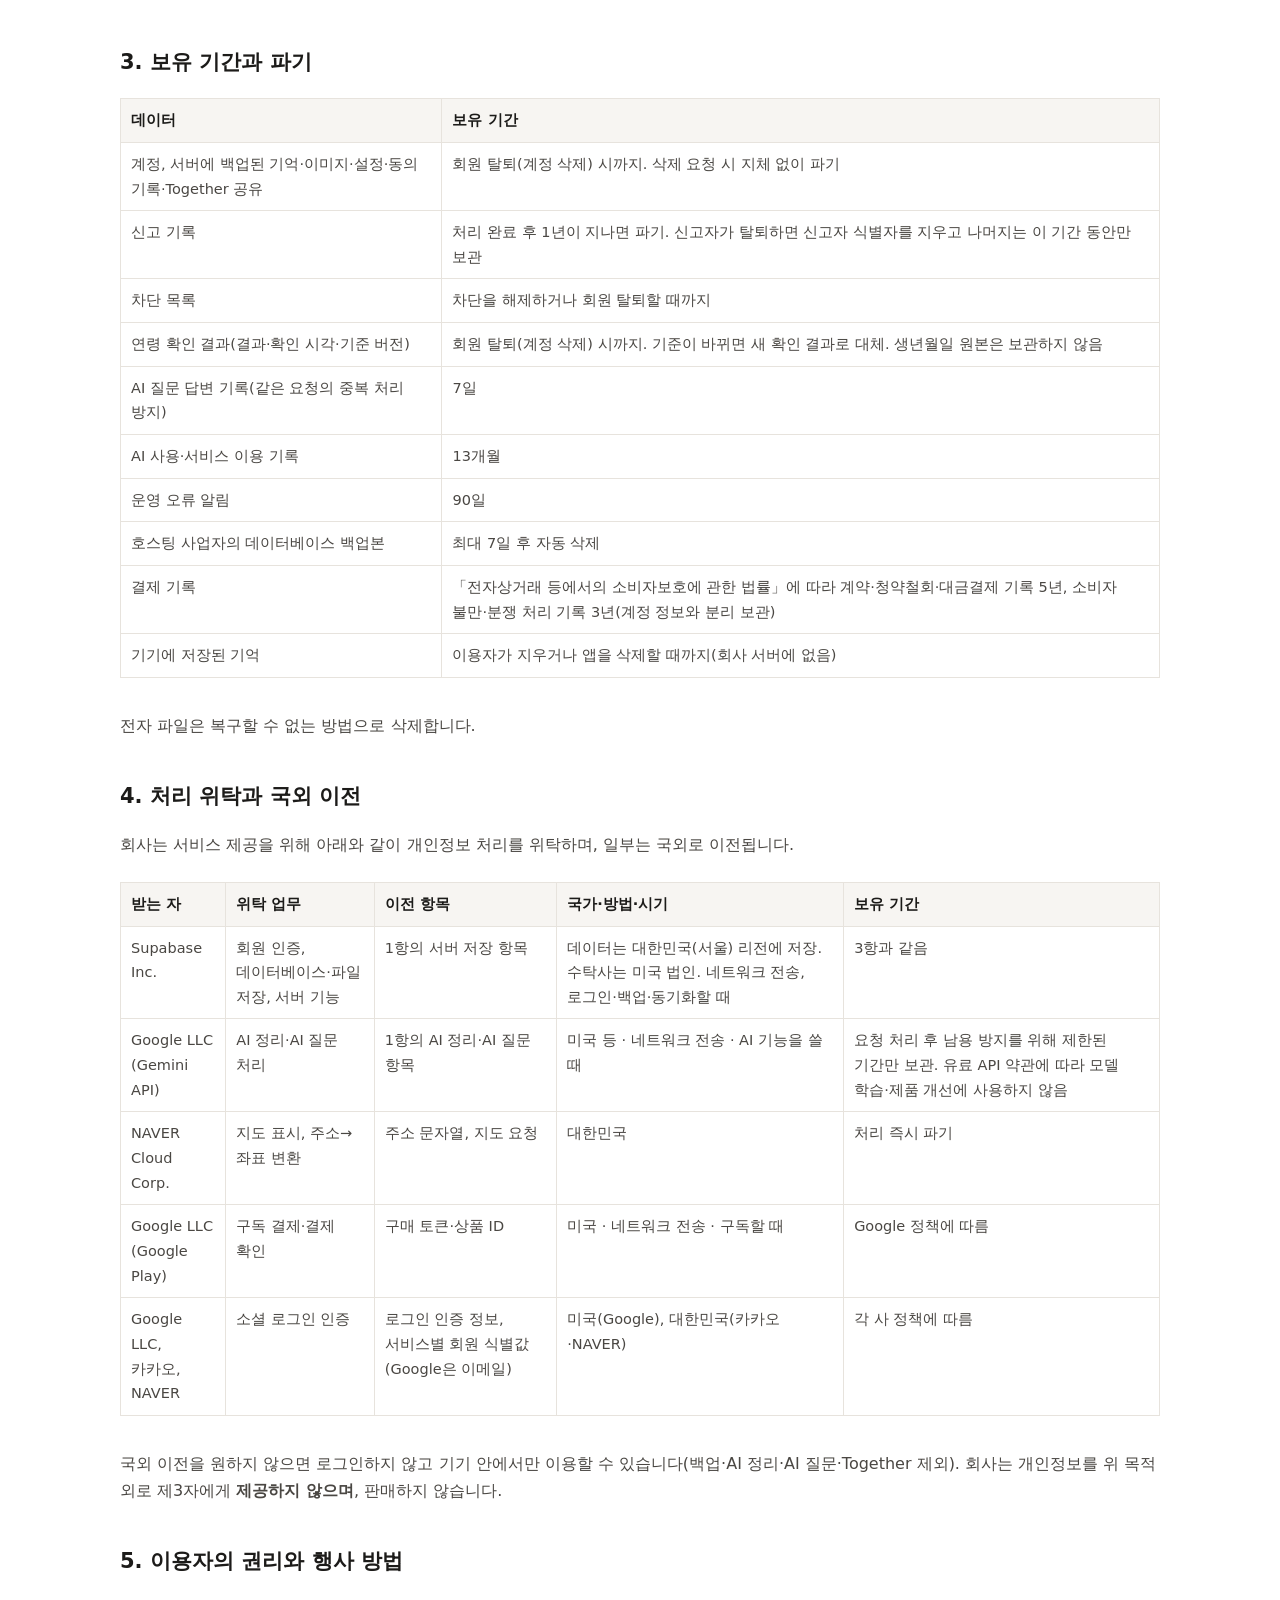
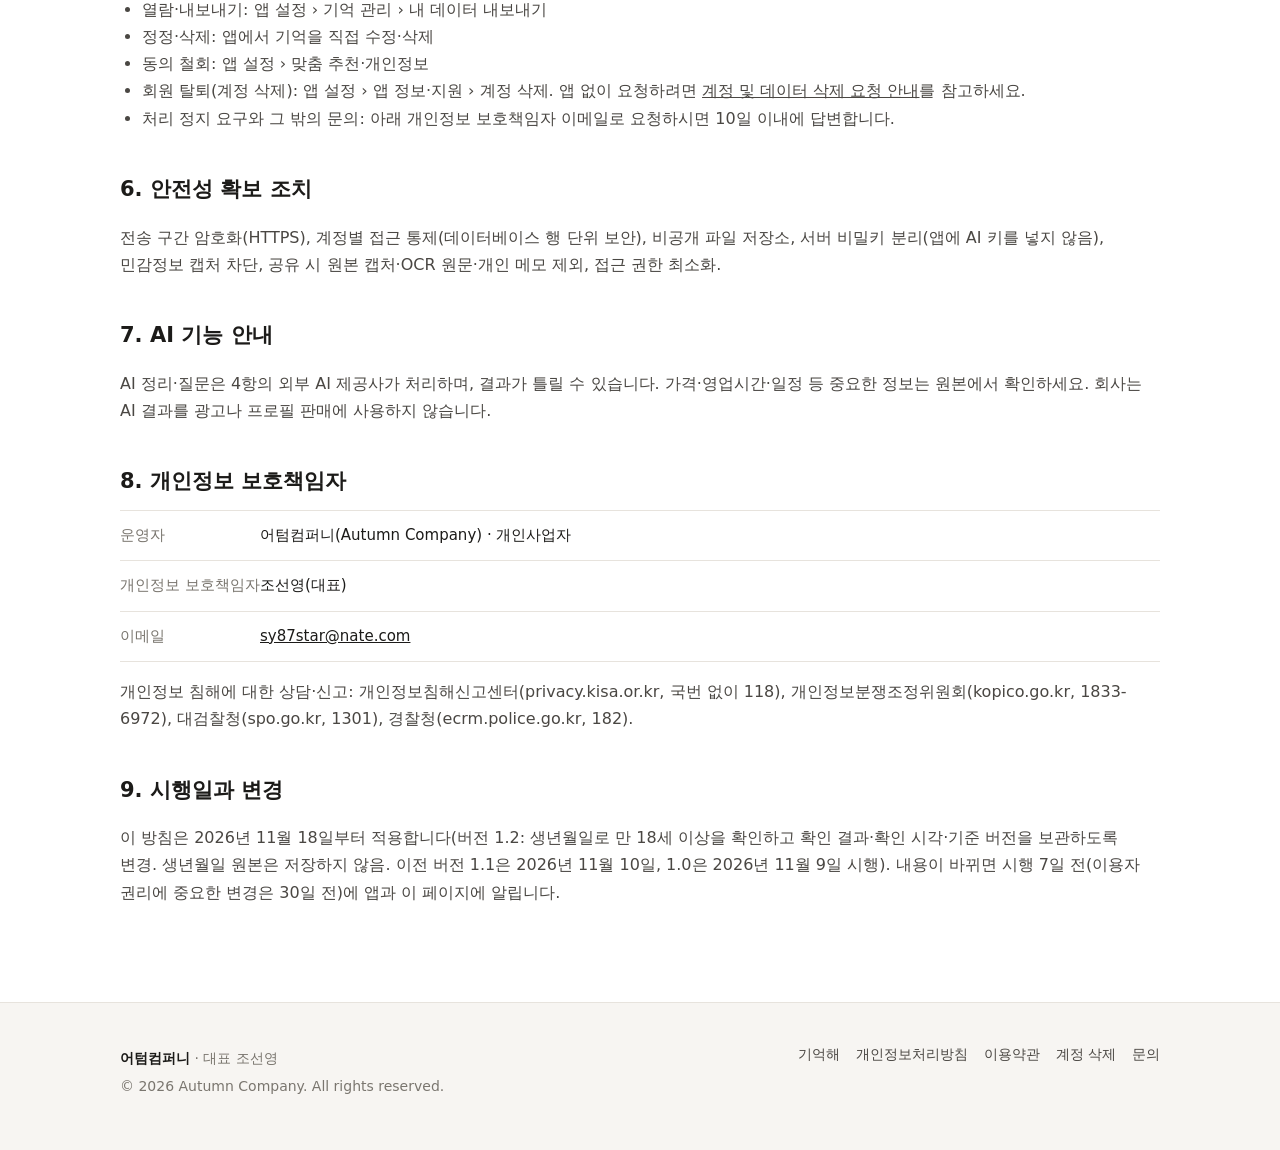
==== commit f9365793: "terms/privacy v1.2: birth-date age check (18+), outcome-only retention, minor restriction and correc" ====
--- a/rememberai-privacy.html
+++ b/rememberai-privacy.html
@@ -32,7 +32,7 @@
 <div class="wrap">
 <div class="crumb"><a href="./">홈</a> · <a href="rememberai.html">기억해</a> · 개인정보처리방침</div>
 <h1>기억해 개인정보처리방침</h1>
-<p class="meta">버전 1.1 · 시행일 2026년 11월 10일</p>
+<p class="meta">버전 1.2 · 시행일 2026년 11월 18일</p>
 <p class="lead">어텀컴퍼니(이하 "회사")는 「개인정보 보호법」에 따라 기억해(RememberAI) 앱 이용자의 개인정보를 보호하고, 관련 고충을 신속하게 처리하기 위해 이 처리방침을 둡니다.</p>
 
 <h2>1. 처리하는 개인정보와 목적</h2>
@@ -42,17 +42,18 @@
 <tr><td>저장한 기억</td><td>이용자가 저장을 선택한 스크린샷·사진의 앱 내 사본, 화면 글자(OCR), 제목·요약·분류·태그·주소·가격·일정 등 정리 결과, 개인 메모, 원본 링크</td><td>기억 저장·정리·검색·백업</td><td>'기억하기' 또는 공유로 저장할 때</td></tr>
 <tr><td>AI 정리</td><td>축소한 캡처 이미지(최대 4장)와 OCR 글자</td><td>AI로 분류·요약</td><td>저장 직후(로그인 상태)</td></tr>
 <tr><td>AI 질문</td><td>질문 문장, 후보 기억의 제목·요약·분류·지역·태그(이미지·OCR 원문·메모는 보내지 않음)</td><td>저장한 기억에서 답 찾기</td><td>질문할 때</td></tr>
+<tr><td>연령 확인</td><td>입력한 생년월일(연령 판정에만 일시적으로 사용하고 저장하지 않음). 저장하는 것은 확인 결과(만 18세 이상 여부), 확인 시각, 적용한 기준 버전, 확인 횟수, 만 18세 미만일 때 다시 확인할 수 있는 시각</td><td>서비스 이용 자격(만 18세 이상) 확인, AI 기능 이용 제한</td><td>처음 실행할 때, 로그인할 때, 기준이 바뀔 때</td></tr>
 <tr><td>선택 정보</td><td>연령대·함께하는 사람·주 활동 지역·관심사, 동의 기록</td><td>맞춤 추천(동의한 경우에만)</td><td>이용자가 입력하고 동의할 때</td></tr>
 <tr><td>Together</td><td>공간 이름, 구성원 별명, 초대 코드, 공유하기로 고른 기억의 제목·요약·분류·주소·대표 이미지</td><td>초대·승인한 구성원과 선택한 기억 공유</td><td>공유할 때</td></tr>
 <tr><td>신고·차단 (Together)</td><td>신고자·신고 대상(공유 기억 또는 구성원)의 회원 식별자, 신고 사유, 신고자가 적은 설명(선택), 신고 시점의 공유 내용 요약(제목·요약·분류·장소·태그·링크·대표 이미지 경로, 구성원 별명), 접수·처리 시각과 처리 결과. 차단한 상대의 회원 식별자</td><td>부적절한 공유·이용자 신고의 검토와 조치, 차단한 사람의 공유 숨김</td><td>신고·차단할 때</td></tr>
 <tr><td>이용 기록</td><td>AI 사용 횟수·토큰·비용, 서비스 이용 이벤트(앱 열기·저장 수 등 숫자), 오류 기록</td><td>요금제 한도 관리, 남용 방지, 서비스 개선</td><td>이용 중 자동</td></tr>
 <tr><td>결제</td><td>Google Play 구매 토큰, 상품 ID, 구독 상태·만료일, 주문(거래) 식별자</td><td>구독 확인, 환불·분쟁 처리</td><td>구독할 때</td></tr>
 </table></div>
-<p><strong>처리하지 않는 정보</strong>: 생년월일·태어난 해·달 등 연령 정보(앱은 연령을 입력받지 않습니다), 연락처, 광고 ID, 저장하지 않은 사진, 위치 기록(지도의 '현재 위치'는 기기 안에서 지도를 옮기는 데만 쓰며 저장·전송하지 않습니다). 앱에는 광고가 없습니다.</p>
+<p><strong>처리하지 않는 정보</strong>: 생년월일 원본(연령 확인에 입력한 생년월일은 로그인 상태에서는 회사 서버로 전송되어 그 자리에서 만 나이 판정에만 쓰이고, 로그인하지 않은 상태에서는 기기 안에서만 판정하며, 어느 쪽에도 저장·기록하지 않습니다), 연락처, 광고 ID, 저장하지 않은 사진, 위치 기록(지도의 '현재 위치'는 기기 안에서 지도를 옮기는 데만 쓰며 저장·전송하지 않습니다). 앱에는 광고가 없습니다.</p>
 <p>주민등록번호·카드번호·인증번호 등 민감한 정보로 보이는 캡처는 기기에서 걸러 저장·전송하지 않도록 설계되어 있습니다.</p>
 
 <h2>2. 이용 연령</h2>
-<p>기억해는 <strong>만 18세 이상</strong>만 이용할 수 있습니다. 앱은 생년월일 등 연령 정보를 입력받거나 수집하지 않으며, 첫 화면과 로그인 화면에서 만 18세 이상 이용 서비스임을 안내합니다. 만 18세 미만은 서비스를 이용할 수 없습니다. 만 18세 미만 이용자의 정보가 수집된 사실을 알게 되면 지체 없이 파기합니다.</p>
+<p>기억해는 <strong>만 18세 이상</strong>만 이용할 수 있습니다. 처음 실행하거나 로그인할 때 생년월일을 입력받아 확인하며, 생년월일은 연령 판정에만 쓰고 저장하지 않습니다. 로그인한 계정은 회사 서버가 판정해 확인 결과·확인 시각·기준 버전만 계정에 보관하고, 로그인하지 않은 경우에는 결과만 기기에 남습니다. 만 18세 미만으로 확인되면 서비스 이용(AI 기능 포함)이 제한되며, 내 데이터 내보내기·계정 삭제·문의는 계속할 수 있습니다. 생년월일을 잘못 입력한 경우 아래 문의처로 알려 주시면 다시 확인할 수 있게 합니다. 만 18세 미만 이용자의 정보가 수집된 사실을 알게 되면 지체 없이 파기합니다.</p>
 
 <h2>3. 보유 기간과 파기</h2>
 <div class="tbl"><table>
@@ -60,6 +61,7 @@
 <tr><td>계정, 서버에 백업된 기억·이미지·설정·동의 기록·Together 공유</td><td>회원 탈퇴(계정 삭제) 시까지. 삭제 요청 시 지체 없이 파기</td></tr>
 <tr><td>신고 기록</td><td>처리 완료 후 1년이 지나면 파기. 신고자가 탈퇴하면 신고자 식별자를 지우고 나머지는 이 기간 동안만 보관</td></tr>
 <tr><td>차단 목록</td><td>차단을 해제하거나 회원 탈퇴할 때까지</td></tr>
+<tr><td>연령 확인 결과(결과·확인 시각·기준 버전)</td><td>회원 탈퇴(계정 삭제) 시까지. 기준이 바뀌면 새 확인 결과로 대체. 생년월일 원본은 보관하지 않음</td></tr>
 <tr><td>AI 질문 답변 기록(같은 요청의 중복 처리 방지)</td><td>7일</td></tr>
 <tr><td>AI 사용·서비스 이용 기록</td><td>13개월</td></tr>
 <tr><td>운영 오류 알림</td><td>90일</td></tr>
@@ -105,7 +107,7 @@
 <p>개인정보 침해에 대한 상담·신고: 개인정보침해신고센터(privacy.kisa.or.kr, 국번 없이 118), 개인정보분쟁조정위원회(kopico.go.kr, 1833-6972), 대검찰청(spo.go.kr, 1301), 경찰청(ecrm.police.go.kr, 182).</p>
 
 <h2>9. 시행일과 변경</h2>
-<p>이 방침은 2026년 11월 10일부터 적용합니다(버전 1.1: 앱의 생년월 입력 화면을 없애 연령 정보를 처리하지 않도록 변경. 이전 버전 1.0은 2026년 11월 9일 시행). 내용이 바뀌면 시행 7일 전(이용자 권리에 중요한 변경은 30일 전)에 앱과 이 페이지에 알립니다.</p>
+<p>이 방침은 2026년 11월 18일부터 적용합니다(버전 1.2: 생년월일로 만 18세 이상을 확인하고 확인 결과·확인 시각·기준 버전을 보관하도록 변경. 생년월일 원본은 저장하지 않음. 이전 버전 1.1은 2026년 11월 10일, 1.0은 2026년 11월 9일 시행). 내용이 바뀌면 시행 7일 전(이용자 권리에 중요한 변경은 30일 전)에 앱과 이 페이지에 알립니다.</p>
 </div>
 </main>
 <footer class="site-footer">
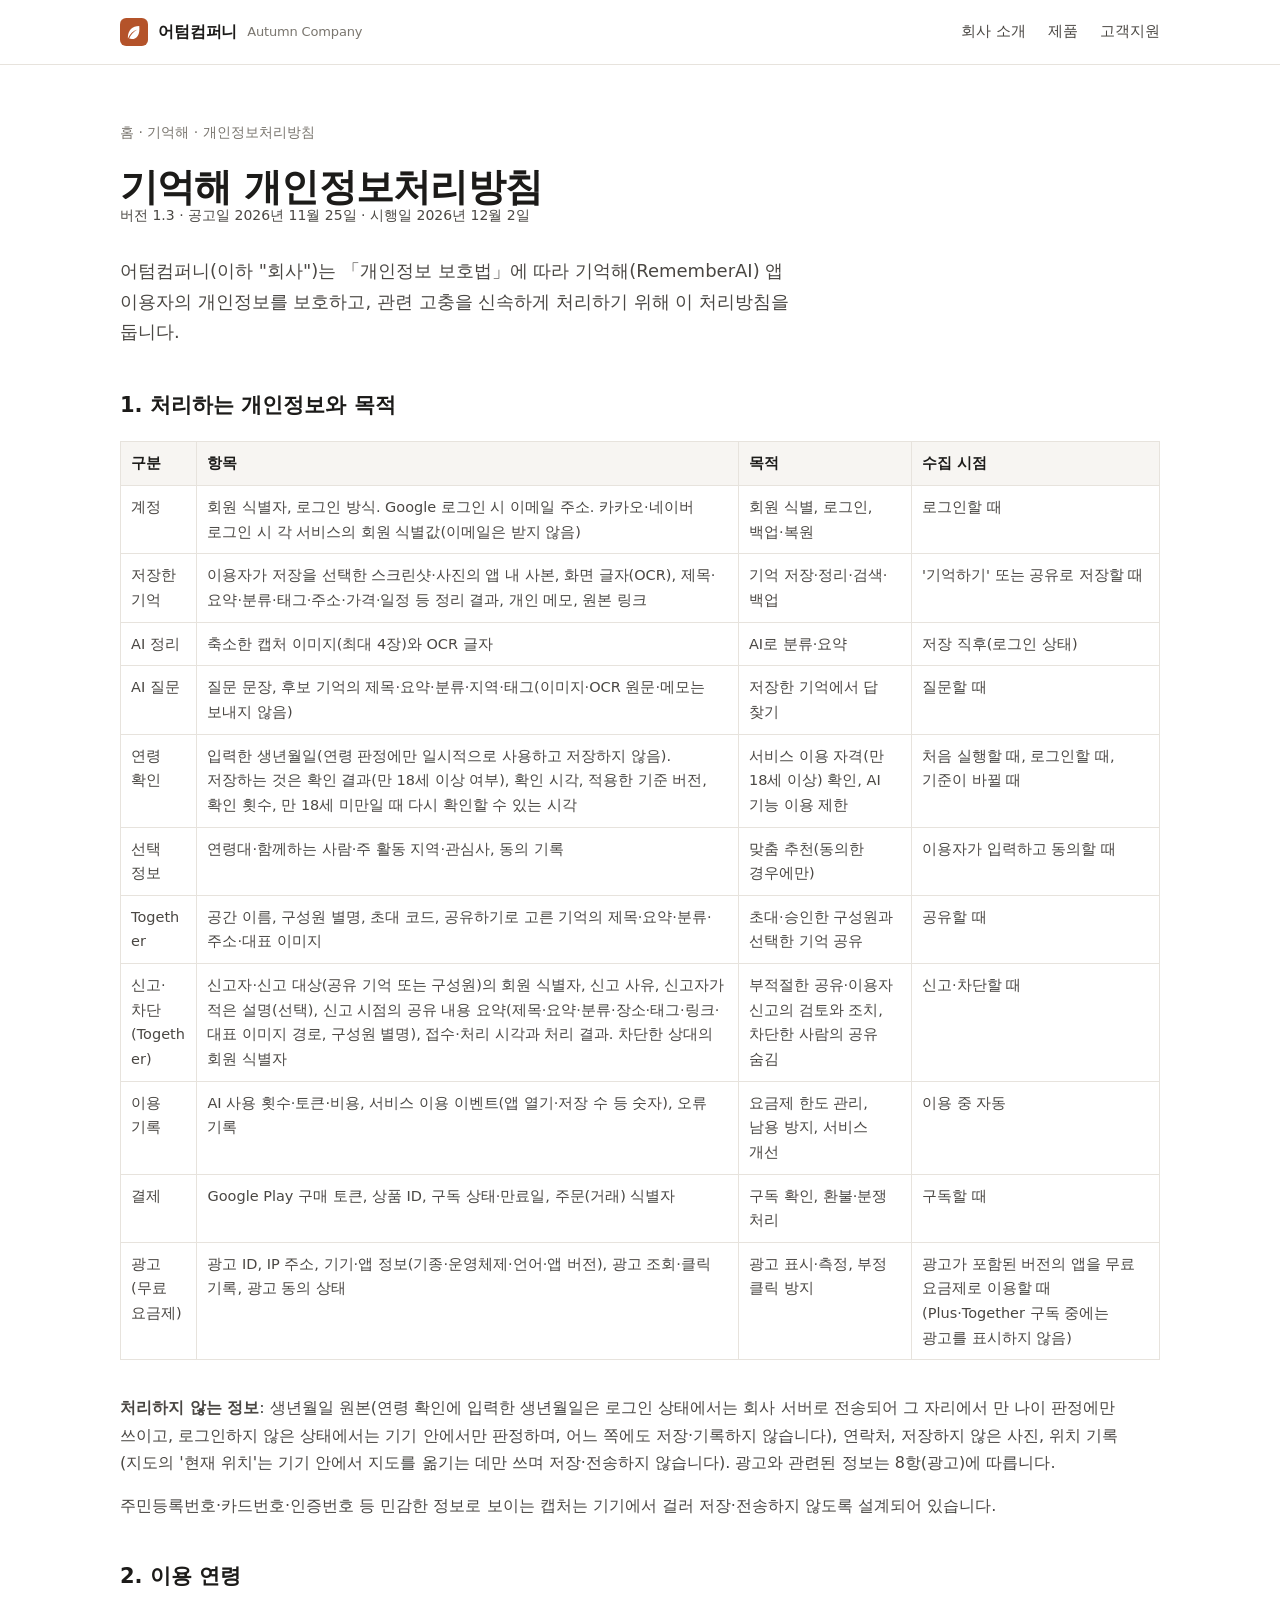
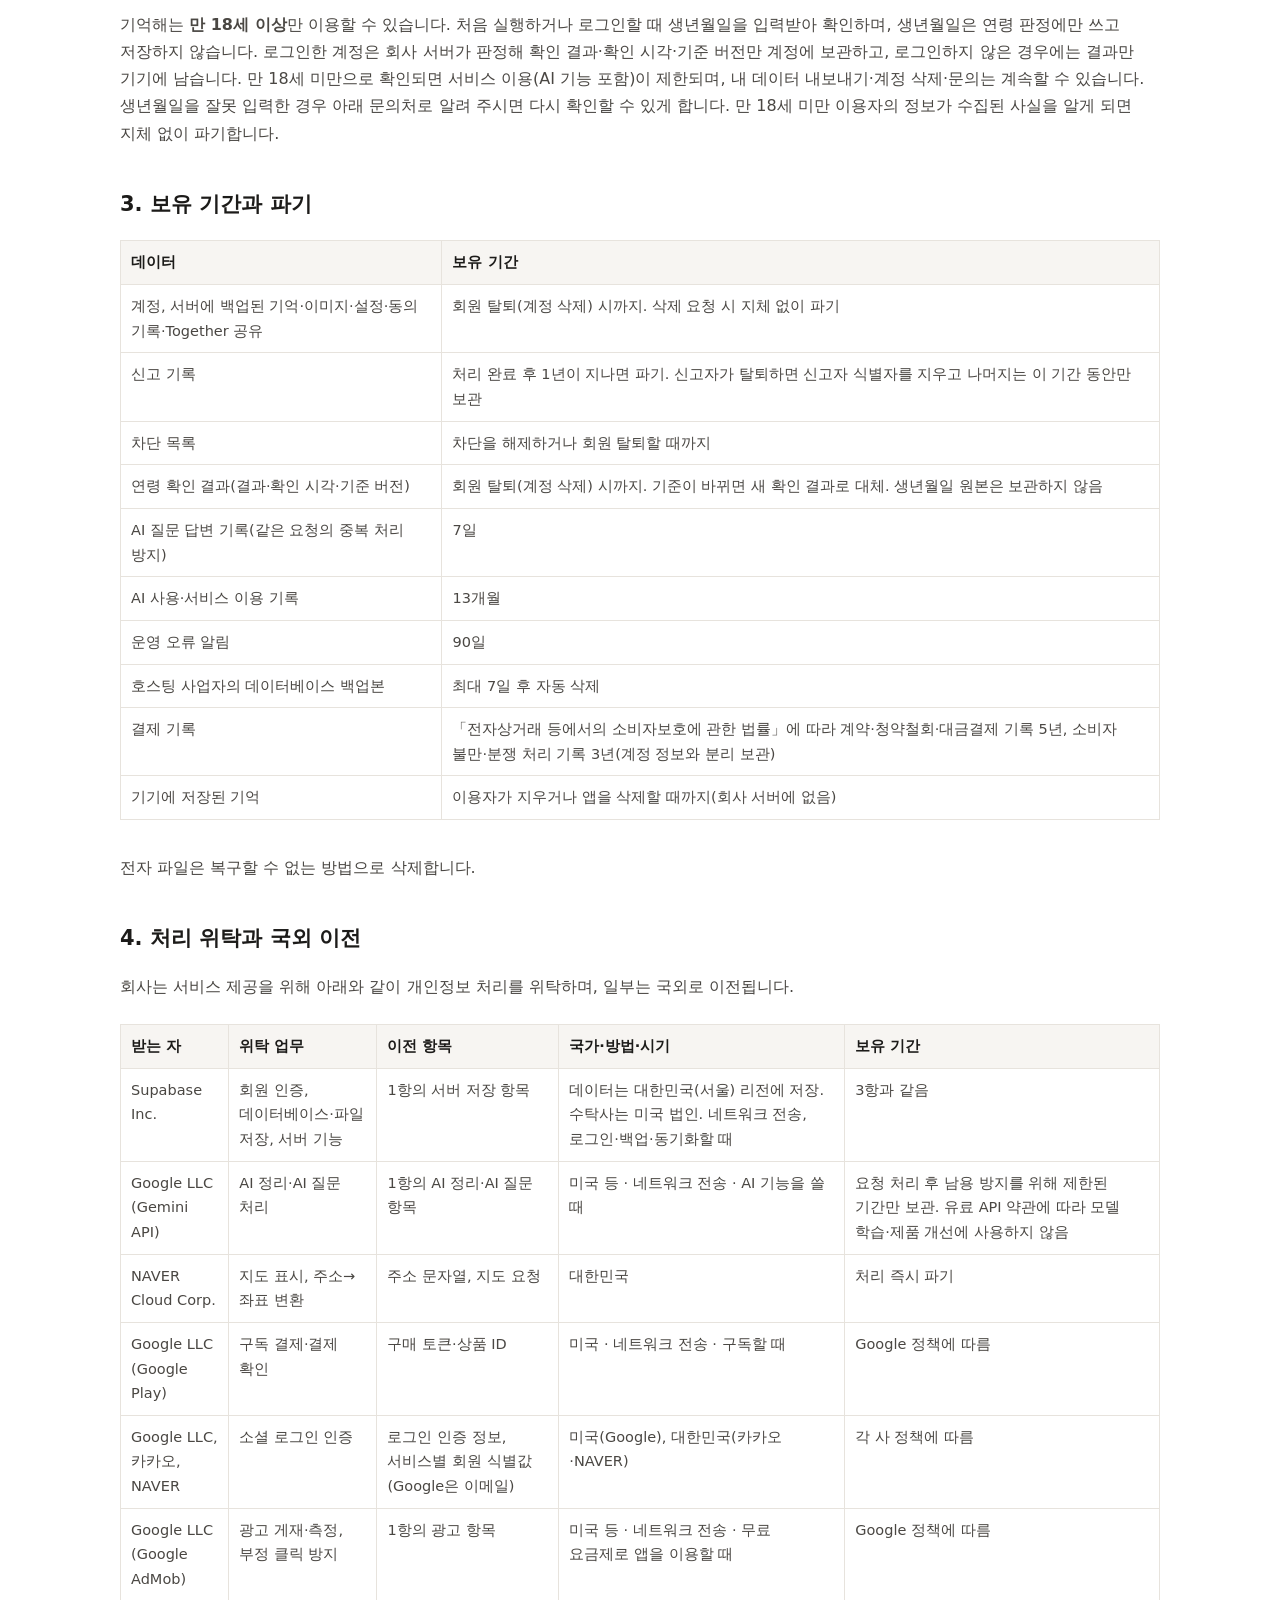
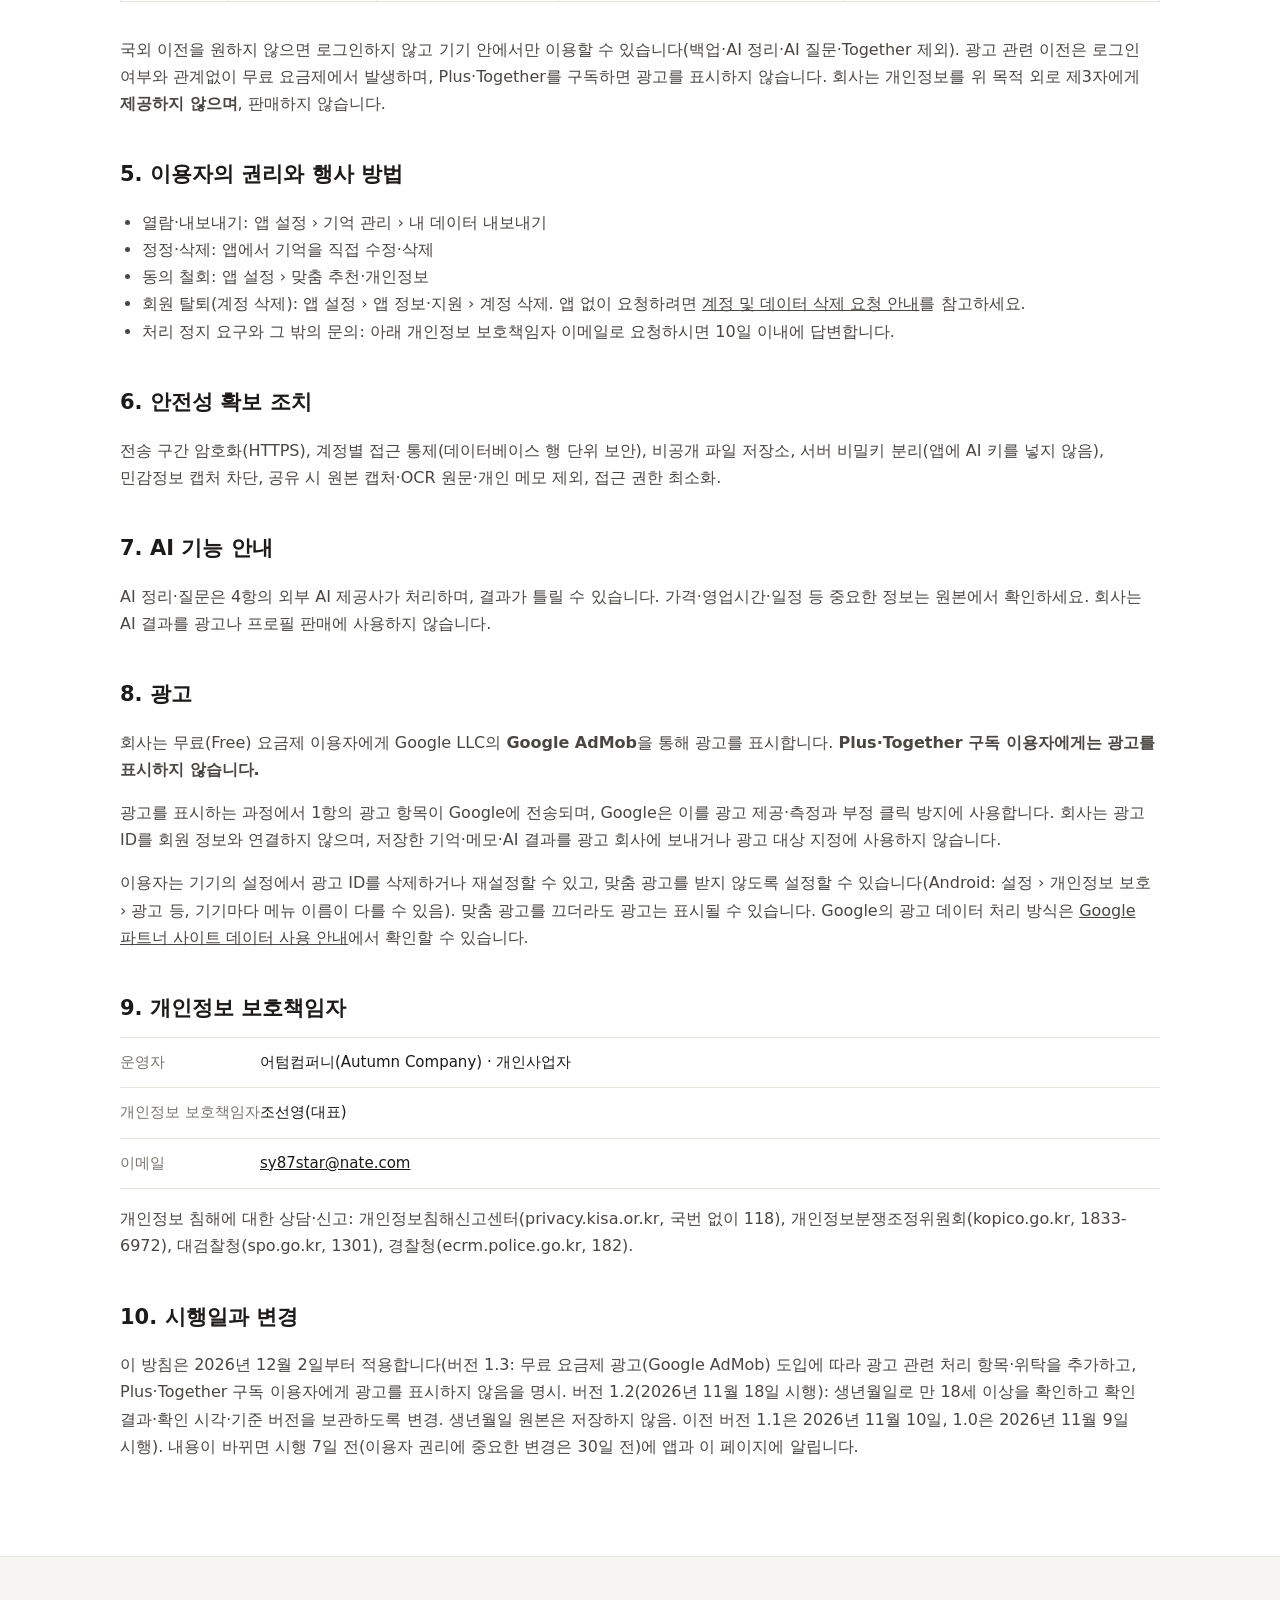
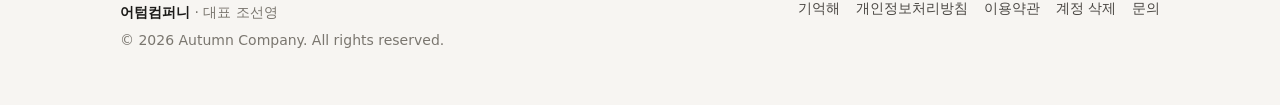
==== commit b86aa019: "Update rememberai-privacy.htmlprivacy v1.3: Free 요금제 광고(AdMob) 추가, Plus·Together 무광고 (시행 2026-12-02)" ====
--- a/rememberai-privacy.html
+++ b/rememberai-privacy.html
@@ -32,7 +32,7 @@
 <div class="wrap">
 <div class="crumb"><a href="./">홈</a> · <a href="rememberai.html">기억해</a> · 개인정보처리방침</div>
 <h1>기억해 개인정보처리방침</h1>
-<p class="meta">버전 1.2 · 시행일 2026년 11월 18일</p>
+<p class="meta">버전 1.3 · 공고일 2026년 11월 25일 · 시행일 2026년 12월 2일</p>
 <p class="lead">어텀컴퍼니(이하 "회사")는 「개인정보 보호법」에 따라 기억해(RememberAI) 앱 이용자의 개인정보를 보호하고, 관련 고충을 신속하게 처리하기 위해 이 처리방침을 둡니다.</p>
 
 <h2>1. 처리하는 개인정보와 목적</h2>
@@ -48,8 +48,9 @@
 <tr><td>신고·차단 (Together)</td><td>신고자·신고 대상(공유 기억 또는 구성원)의 회원 식별자, 신고 사유, 신고자가 적은 설명(선택), 신고 시점의 공유 내용 요약(제목·요약·분류·장소·태그·링크·대표 이미지 경로, 구성원 별명), 접수·처리 시각과 처리 결과. 차단한 상대의 회원 식별자</td><td>부적절한 공유·이용자 신고의 검토와 조치, 차단한 사람의 공유 숨김</td><td>신고·차단할 때</td></tr>
 <tr><td>이용 기록</td><td>AI 사용 횟수·토큰·비용, 서비스 이용 이벤트(앱 열기·저장 수 등 숫자), 오류 기록</td><td>요금제 한도 관리, 남용 방지, 서비스 개선</td><td>이용 중 자동</td></tr>
 <tr><td>결제</td><td>Google Play 구매 토큰, 상품 ID, 구독 상태·만료일, 주문(거래) 식별자</td><td>구독 확인, 환불·분쟁 처리</td><td>구독할 때</td></tr>
+<tr><td>광고 (무료 요금제)</td><td>광고 ID, IP 주소, 기기·앱 정보(기종·운영체제·언어·앱 버전), 광고 조회·클릭 기록, 광고 동의 상태</td><td>광고 표시·측정, 부정 클릭 방지</td><td>광고가 포함된 버전의 앱을 무료 요금제로 이용할 때(Plus·Together 구독 중에는 광고를 표시하지 않음)</td></tr>
 </table></div>
-<p><strong>처리하지 않는 정보</strong>: 생년월일 원본(연령 확인에 입력한 생년월일은 로그인 상태에서는 회사 서버로 전송되어 그 자리에서 만 나이 판정에만 쓰이고, 로그인하지 않은 상태에서는 기기 안에서만 판정하며, 어느 쪽에도 저장·기록하지 않습니다), 연락처, 광고 ID, 저장하지 않은 사진, 위치 기록(지도의 '현재 위치'는 기기 안에서 지도를 옮기는 데만 쓰며 저장·전송하지 않습니다). 앱에는 광고가 없습니다.</p>
+<p><strong>처리하지 않는 정보</strong>: 생년월일 원본(연령 확인에 입력한 생년월일은 로그인 상태에서는 회사 서버로 전송되어 그 자리에서 만 나이 판정에만 쓰이고, 로그인하지 않은 상태에서는 기기 안에서만 판정하며, 어느 쪽에도 저장·기록하지 않습니다), 연락처, 저장하지 않은 사진, 위치 기록(지도의 '현재 위치'는 기기 안에서 지도를 옮기는 데만 쓰며 저장·전송하지 않습니다). 광고와 관련된 정보는 8항(광고)에 따릅니다.</p>
 <p>주민등록번호·카드번호·인증번호 등 민감한 정보로 보이는 캡처는 기기에서 걸러 저장·전송하지 않도록 설계되어 있습니다.</p>
 
 <h2>2. 이용 연령</h2>
@@ -80,8 +81,9 @@
 <tr><td>NAVER Cloud Corp.</td><td>지도 표시, 주소→좌표 변환</td><td>주소 문자열, 지도 요청</td><td>대한민국</td><td>처리 즉시 파기</td></tr>
 <tr><td>Google LLC (Google Play)</td><td>구독 결제·결제 확인</td><td>구매 토큰·상품 ID</td><td>미국 · 네트워크 전송 · 구독할 때</td><td>Google 정책에 따름</td></tr>
 <tr><td>Google LLC, 카카오, NAVER</td><td>소셜 로그인 인증</td><td>로그인 인증 정보, 서비스별 회원 식별값(Google은 이메일)</td><td>미국(Google), 대한민국(카카오·NAVER)</td><td>각 사 정책에 따름</td></tr>
+<tr><td>Google LLC (Google AdMob)</td><td>광고 게재·측정, 부정 클릭 방지</td><td>1항의 광고 항목</td><td>미국 등 · 네트워크 전송 · 무료 요금제로 앱을 이용할 때</td><td>Google 정책에 따름</td></tr>
 </table></div>
-<p>국외 이전을 원하지 않으면 로그인하지 않고 기기 안에서만 이용할 수 있습니다(백업·AI 정리·AI 질문·Together 제외). 회사는 개인정보를 위 목적 외로 제3자에게 <strong>제공하지 않으며</strong>, 판매하지 않습니다.</p>
+<p>국외 이전을 원하지 않으면 로그인하지 않고 기기 안에서만 이용할 수 있습니다(백업·AI 정리·AI 질문·Together 제외). 광고 관련 이전은 로그인 여부와 관계없이 무료 요금제에서 발생하며, Plus·Together를 구독하면 광고를 표시하지 않습니다. 회사는 개인정보를 위 목적 외로 제3자에게 <strong>제공하지 않으며</strong>, 판매하지 않습니다.</p>
 
 <h2>5. 이용자의 권리와 행사 방법</h2>
 <ul>
@@ -98,7 +100,12 @@
 <h2>7. AI 기능 안내</h2>
 <p>AI 정리·질문은 4항의 외부 AI 제공사가 처리하며, 결과가 틀릴 수 있습니다. 가격·영업시간·일정 등 중요한 정보는 원본에서 확인하세요. 회사는 AI 결과를 광고나 프로필 판매에 사용하지 않습니다.</p>
 
-<h2>8. 개인정보 보호책임자</h2>
+<h2>8. 광고</h2>
+<p>회사는 무료(Free) 요금제 이용자에게 Google LLC의 <strong>Google AdMob</strong>을 통해 광고를 표시합니다. <strong>Plus·Together 구독 이용자에게는 광고를 표시하지 않습니다.</strong></p>
+<p>광고를 표시하는 과정에서 1항의 광고 항목이 Google에 전송되며, Google은 이를 광고 제공·측정과 부정 클릭 방지에 사용합니다. 회사는 광고 ID를 회원 정보와 연결하지 않으며, 저장한 기억·메모·AI 결과를 광고 회사에 보내거나 광고 대상 지정에 사용하지 않습니다.</p>
+<p>이용자는 기기의 설정에서 광고 ID를 삭제하거나 재설정할 수 있고, 맞춤 광고를 받지 않도록 설정할 수 있습니다(Android: 설정 › 개인정보 보호 › 광고 등, 기기마다 메뉴 이름이 다를 수 있음). 맞춤 광고를 끄더라도 광고는 표시될 수 있습니다. Google의 광고 데이터 처리 방식은 <a href="https://policies.google.com/technologies/partner-sites" rel="noopener">Google 파트너 사이트 데이터 사용 안내</a>에서 확인할 수 있습니다.</p>
+
+<h2>9. 개인정보 보호책임자</h2>
 <dl class="info">
 <dt>운영자</dt><dd>어텀컴퍼니(Autumn Company) · 개인사업자</dd>
 <dt>개인정보 보호책임자</dt><dd>조선영(대표)</dd>
@@ -106,8 +113,8 @@
 </dl>
 <p>개인정보 침해에 대한 상담·신고: 개인정보침해신고센터(privacy.kisa.or.kr, 국번 없이 118), 개인정보분쟁조정위원회(kopico.go.kr, 1833-6972), 대검찰청(spo.go.kr, 1301), 경찰청(ecrm.police.go.kr, 182).</p>
 
-<h2>9. 시행일과 변경</h2>
-<p>이 방침은 2026년 11월 18일부터 적용합니다(버전 1.2: 생년월일로 만 18세 이상을 확인하고 확인 결과·확인 시각·기준 버전을 보관하도록 변경. 생년월일 원본은 저장하지 않음. 이전 버전 1.1은 2026년 11월 10일, 1.0은 2026년 11월 9일 시행). 내용이 바뀌면 시행 7일 전(이용자 권리에 중요한 변경은 30일 전)에 앱과 이 페이지에 알립니다.</p>
+<h2>10. 시행일과 변경</h2>
+<p>이 방침은 2026년 12월 2일부터 적용합니다(버전 1.3: 무료 요금제 광고(Google AdMob) 도입에 따라 광고 관련 처리 항목·위탁을 추가하고, Plus·Together 구독 이용자에게 광고를 표시하지 않음을 명시. 버전 1.2(2026년 11월 18일 시행): 생년월일로 만 18세 이상을 확인하고 확인 결과·확인 시각·기준 버전을 보관하도록 변경. 생년월일 원본은 저장하지 않음. 이전 버전 1.1은 2026년 11월 10일, 1.0은 2026년 11월 9일 시행). 내용이 바뀌면 시행 7일 전(이용자 권리에 중요한 변경은 30일 전)에 앱과 이 페이지에 알립니다.</p>
 </div>
 </main>
 <footer class="site-footer">
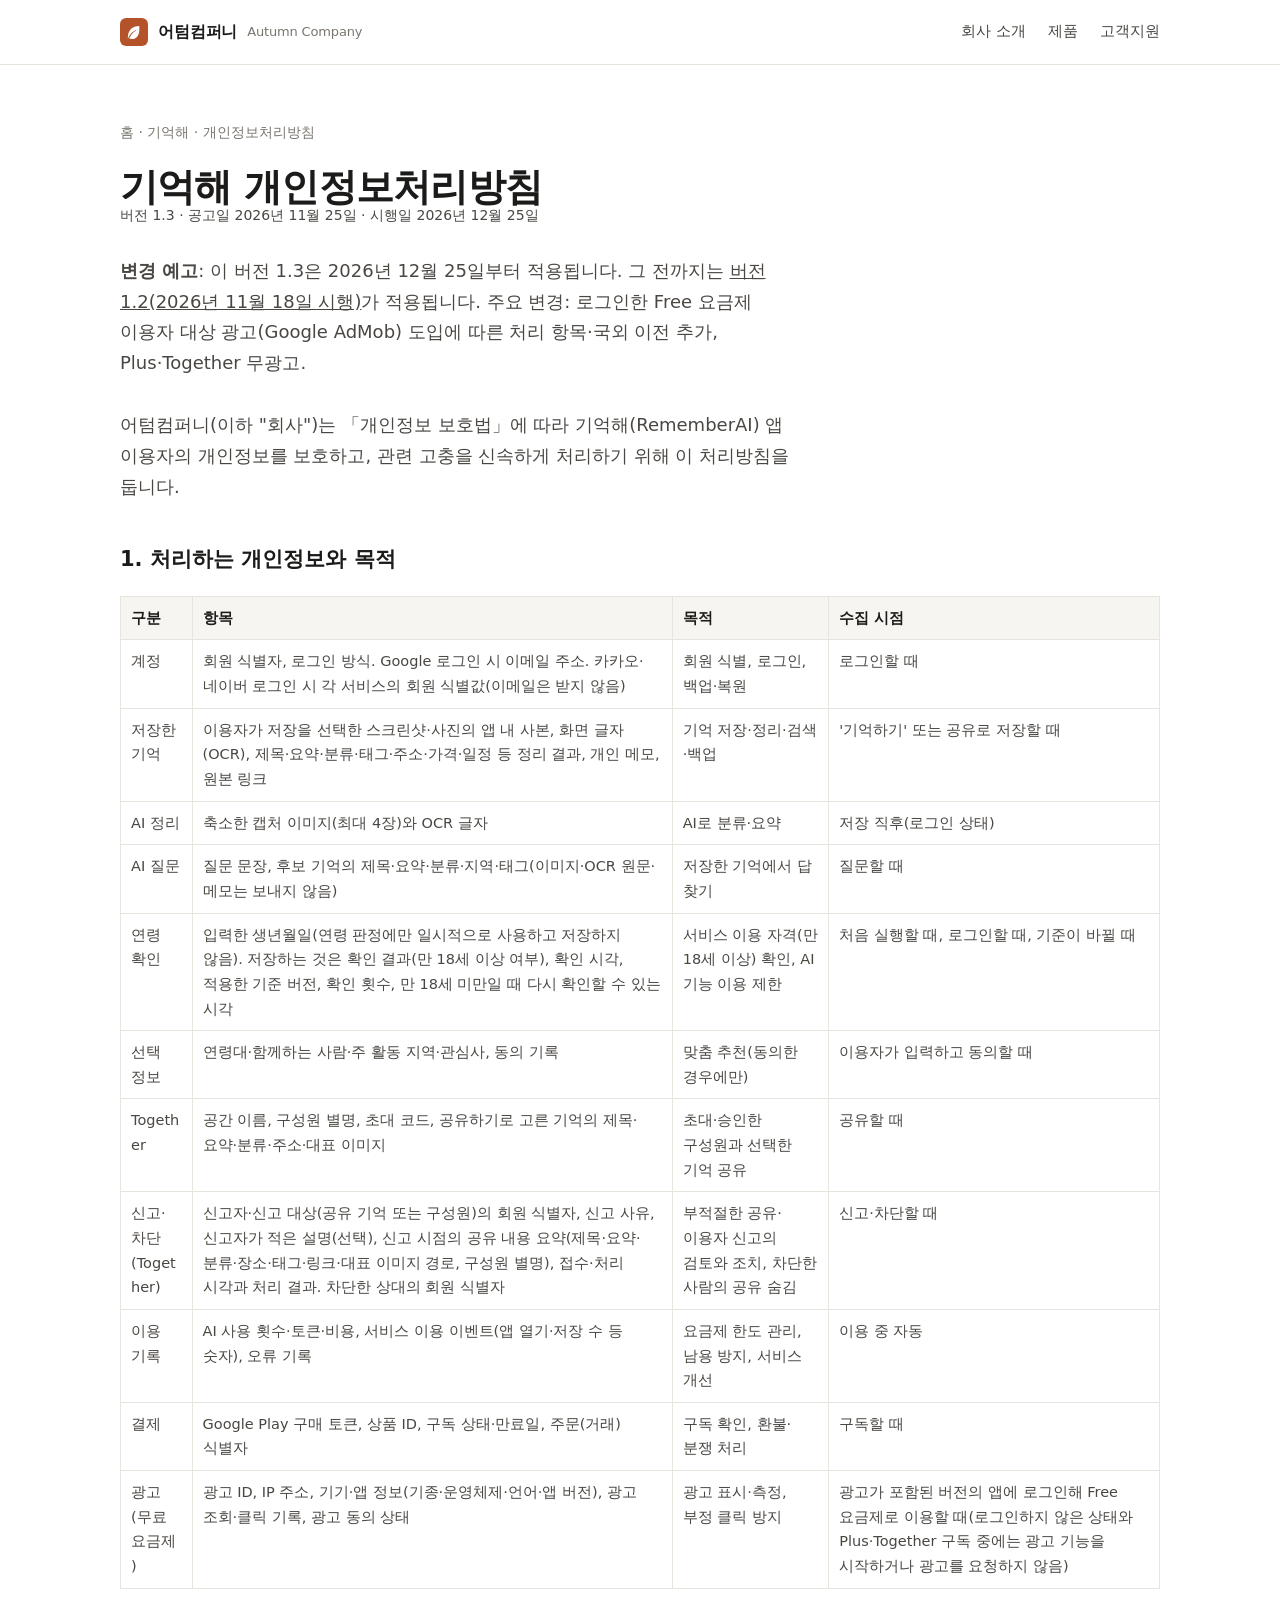
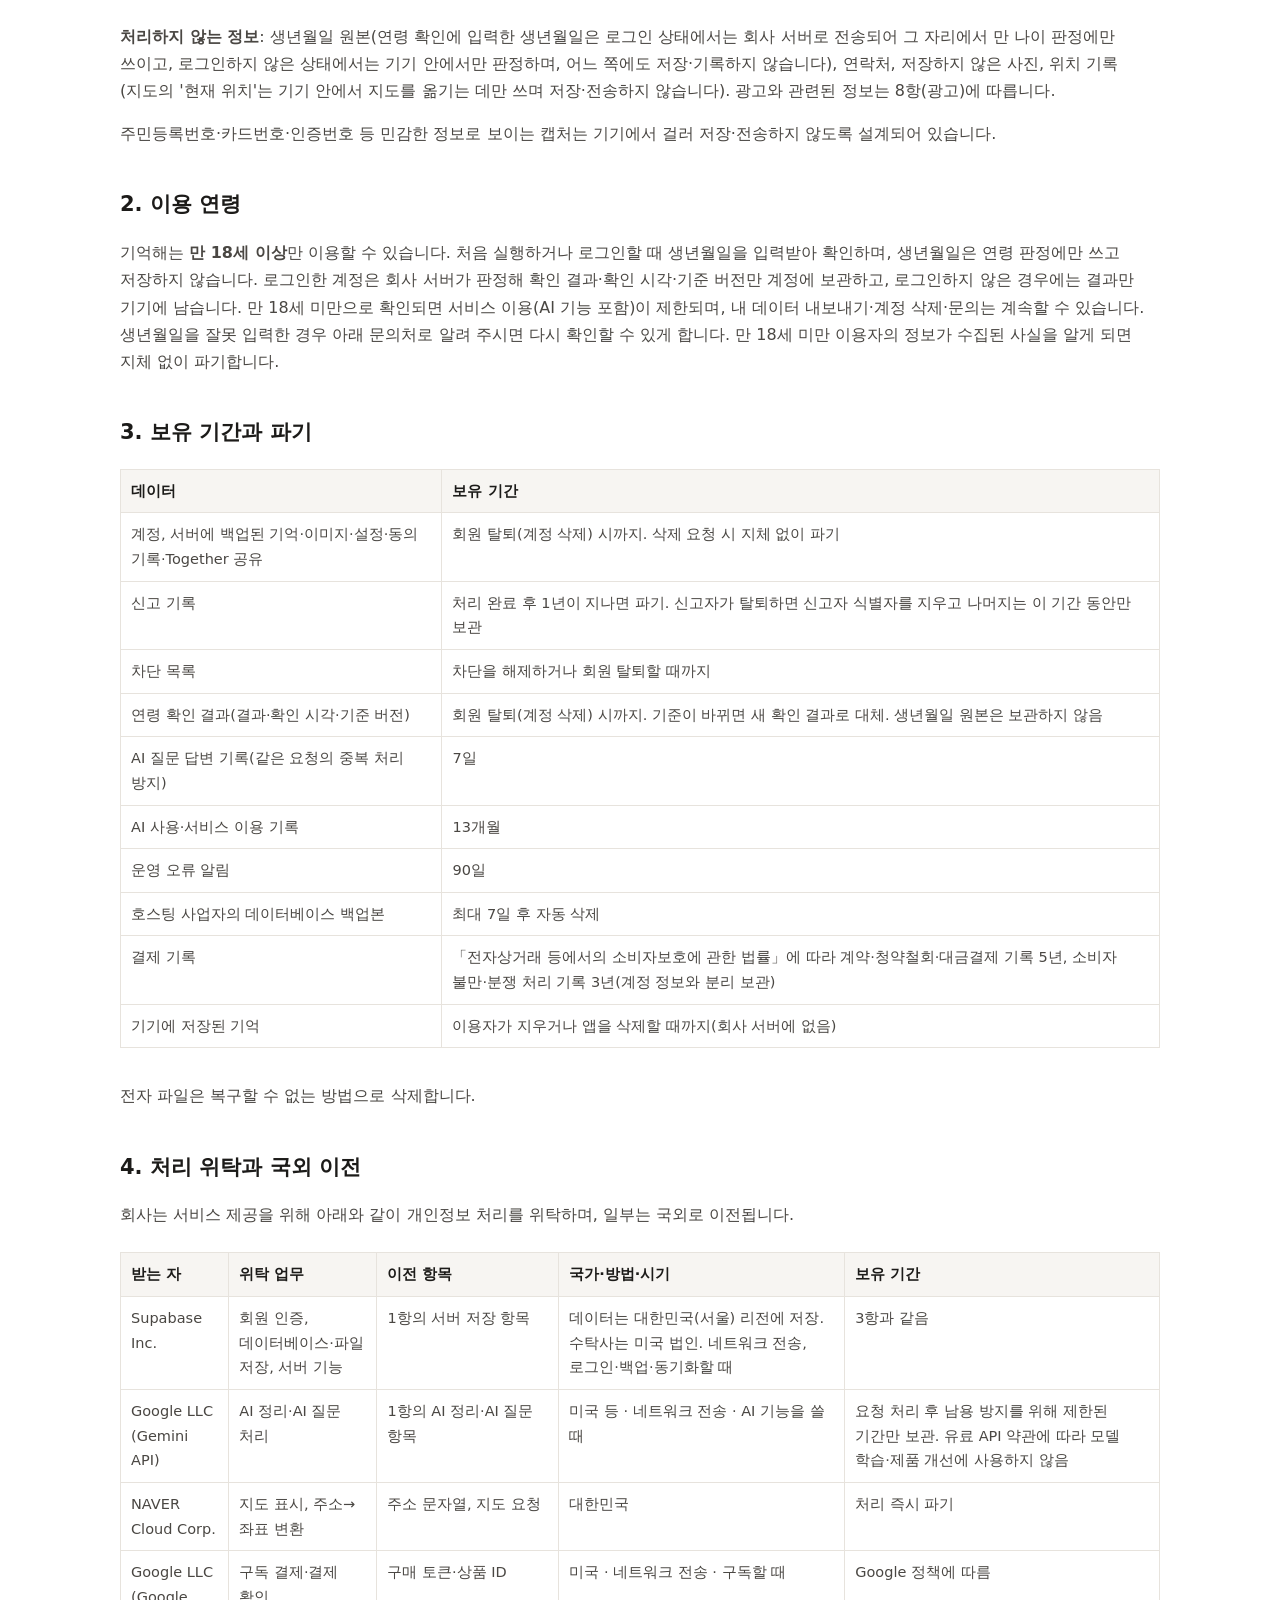
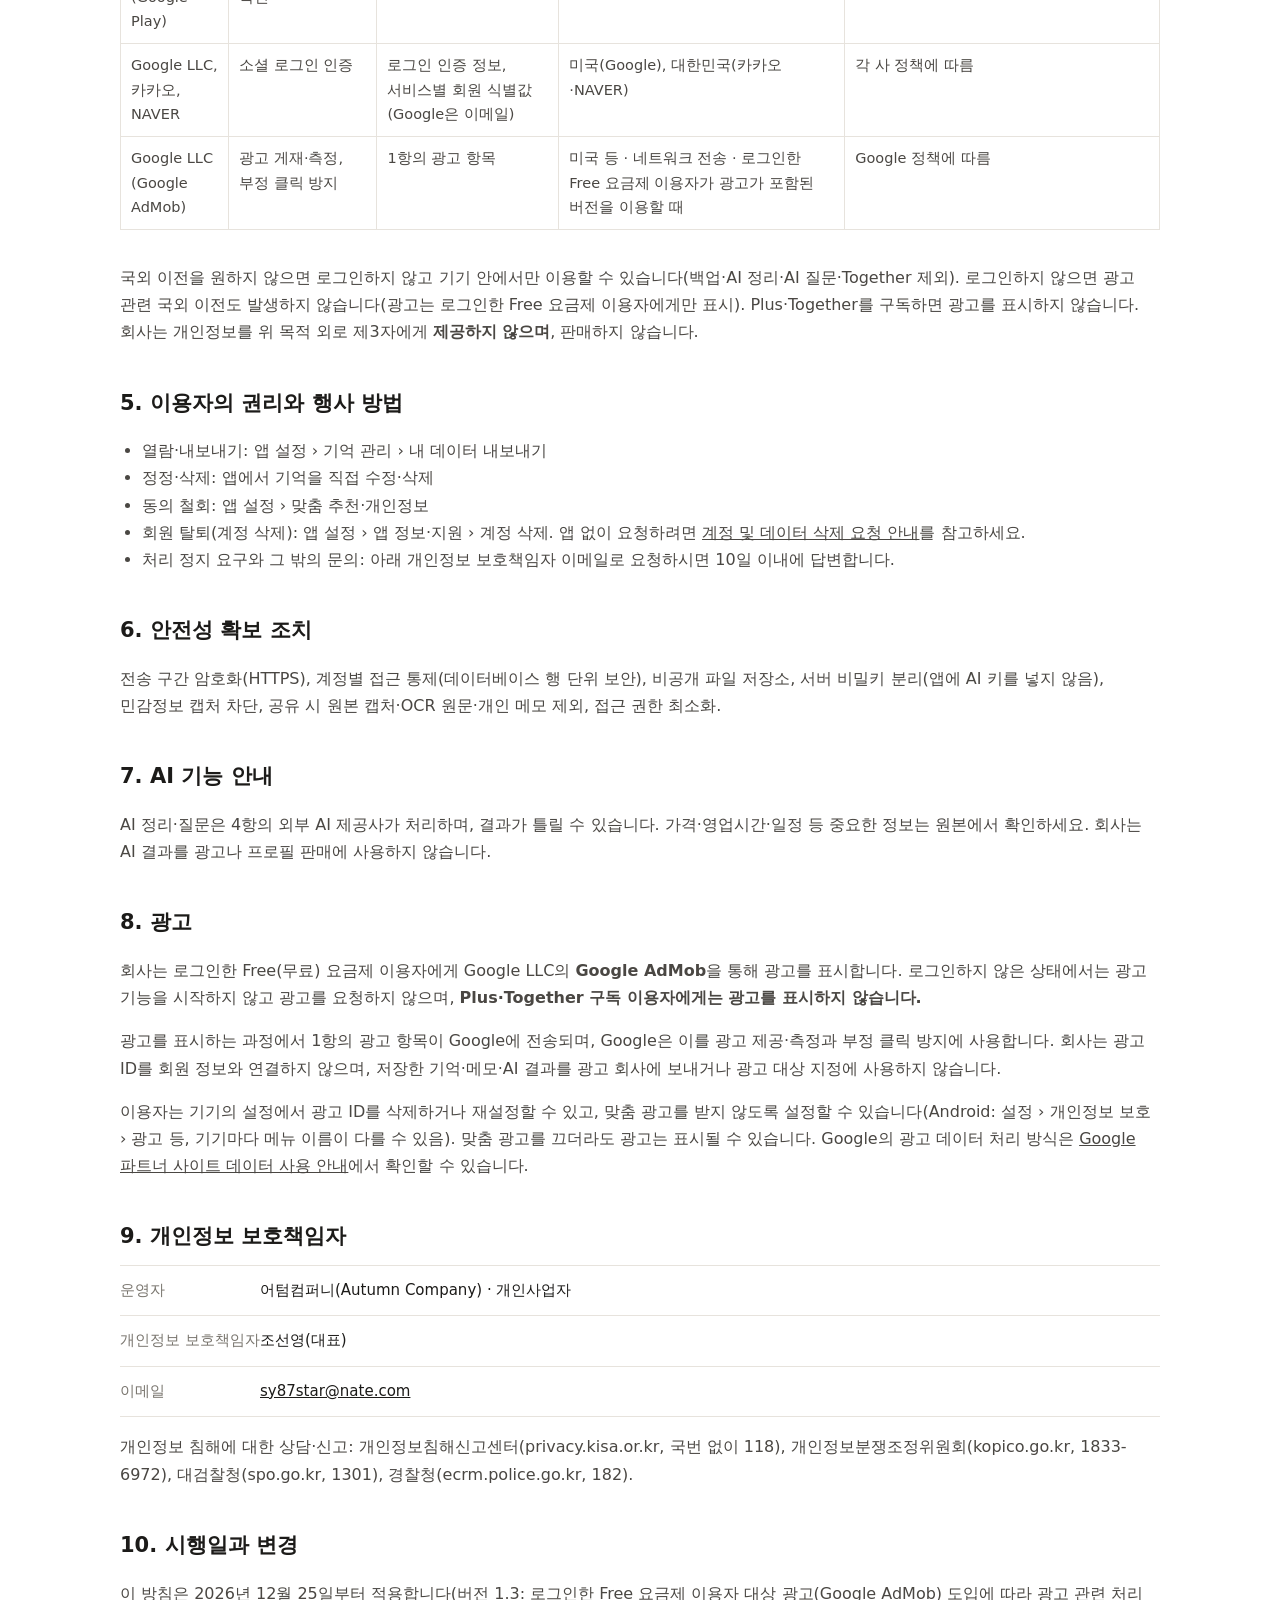
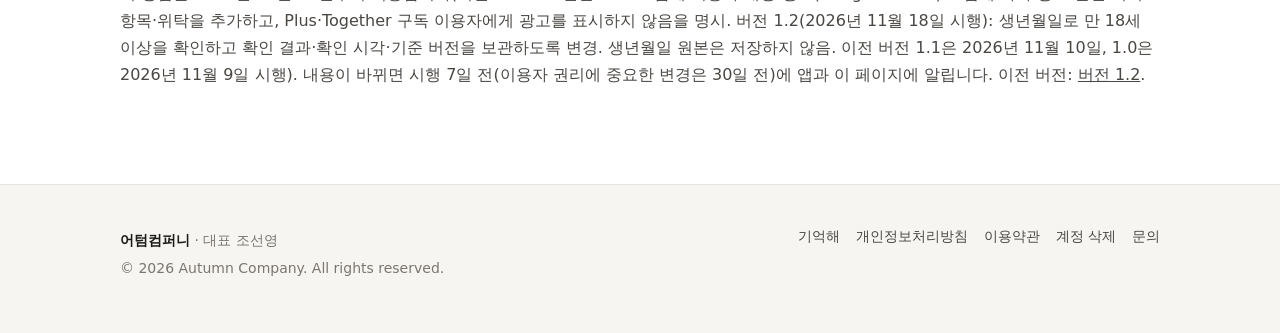
==== commit 5ad782d0: "Update rememberai-privacy.html" ====
--- a/rememberai-privacy.html
+++ b/rememberai-privacy.html
@@ -32,7 +32,8 @@
 <div class="wrap">
 <div class="crumb"><a href="./">홈</a> · <a href="rememberai.html">기억해</a> · 개인정보처리방침</div>
 <h1>기억해 개인정보처리방침</h1>
-<p class="meta">버전 1.3 · 공고일 2026년 11월 25일 · 시행일 2026년 12월 2일</p>
+<p class="meta">버전 1.3 · 공고일 2026년 11월 25일 · 시행일 2026년 12월 25일</p>
+<p class="lead"><strong>변경 예고</strong>: 이 버전 1.3은 2026년 12월 25일부터 적용됩니다. 그 전까지는 <a href="rememberai-privacy-v1.2.html">버전 1.2(2026년 11월 18일 시행)</a>가 적용됩니다. 주요 변경: 로그인한 Free 요금제 이용자 대상 광고(Google AdMob) 도입에 따른 처리 항목·국외 이전 추가, Plus·Together 무광고.</p>
 <p class="lead">어텀컴퍼니(이하 "회사")는 「개인정보 보호법」에 따라 기억해(RememberAI) 앱 이용자의 개인정보를 보호하고, 관련 고충을 신속하게 처리하기 위해 이 처리방침을 둡니다.</p>
 
 <h2>1. 처리하는 개인정보와 목적</h2>
@@ -48,7 +49,7 @@
 <tr><td>신고·차단 (Together)</td><td>신고자·신고 대상(공유 기억 또는 구성원)의 회원 식별자, 신고 사유, 신고자가 적은 설명(선택), 신고 시점의 공유 내용 요약(제목·요약·분류·장소·태그·링크·대표 이미지 경로, 구성원 별명), 접수·처리 시각과 처리 결과. 차단한 상대의 회원 식별자</td><td>부적절한 공유·이용자 신고의 검토와 조치, 차단한 사람의 공유 숨김</td><td>신고·차단할 때</td></tr>
 <tr><td>이용 기록</td><td>AI 사용 횟수·토큰·비용, 서비스 이용 이벤트(앱 열기·저장 수 등 숫자), 오류 기록</td><td>요금제 한도 관리, 남용 방지, 서비스 개선</td><td>이용 중 자동</td></tr>
 <tr><td>결제</td><td>Google Play 구매 토큰, 상품 ID, 구독 상태·만료일, 주문(거래) 식별자</td><td>구독 확인, 환불·분쟁 처리</td><td>구독할 때</td></tr>
-<tr><td>광고 (무료 요금제)</td><td>광고 ID, IP 주소, 기기·앱 정보(기종·운영체제·언어·앱 버전), 광고 조회·클릭 기록, 광고 동의 상태</td><td>광고 표시·측정, 부정 클릭 방지</td><td>광고가 포함된 버전의 앱을 무료 요금제로 이용할 때(Plus·Together 구독 중에는 광고를 표시하지 않음)</td></tr>
+<tr><td>광고 (무료 요금제)</td><td>광고 ID, IP 주소, 기기·앱 정보(기종·운영체제·언어·앱 버전), 광고 조회·클릭 기록, 광고 동의 상태</td><td>광고 표시·측정, 부정 클릭 방지</td><td>광고가 포함된 버전의 앱에 로그인해 Free 요금제로 이용할 때(로그인하지 않은 상태와 Plus·Together 구독 중에는 광고 기능을 시작하거나 광고를 요청하지 않음)</td></tr>
 </table></div>
 <p><strong>처리하지 않는 정보</strong>: 생년월일 원본(연령 확인에 입력한 생년월일은 로그인 상태에서는 회사 서버로 전송되어 그 자리에서 만 나이 판정에만 쓰이고, 로그인하지 않은 상태에서는 기기 안에서만 판정하며, 어느 쪽에도 저장·기록하지 않습니다), 연락처, 저장하지 않은 사진, 위치 기록(지도의 '현재 위치'는 기기 안에서 지도를 옮기는 데만 쓰며 저장·전송하지 않습니다). 광고와 관련된 정보는 8항(광고)에 따릅니다.</p>
 <p>주민등록번호·카드번호·인증번호 등 민감한 정보로 보이는 캡처는 기기에서 걸러 저장·전송하지 않도록 설계되어 있습니다.</p>
@@ -81,9 +82,9 @@
 <tr><td>NAVER Cloud Corp.</td><td>지도 표시, 주소→좌표 변환</td><td>주소 문자열, 지도 요청</td><td>대한민국</td><td>처리 즉시 파기</td></tr>
 <tr><td>Google LLC (Google Play)</td><td>구독 결제·결제 확인</td><td>구매 토큰·상품 ID</td><td>미국 · 네트워크 전송 · 구독할 때</td><td>Google 정책에 따름</td></tr>
 <tr><td>Google LLC, 카카오, NAVER</td><td>소셜 로그인 인증</td><td>로그인 인증 정보, 서비스별 회원 식별값(Google은 이메일)</td><td>미국(Google), 대한민국(카카오·NAVER)</td><td>각 사 정책에 따름</td></tr>
-<tr><td>Google LLC (Google AdMob)</td><td>광고 게재·측정, 부정 클릭 방지</td><td>1항의 광고 항목</td><td>미국 등 · 네트워크 전송 · 무료 요금제로 앱을 이용할 때</td><td>Google 정책에 따름</td></tr>
+<tr><td>Google LLC (Google AdMob)</td><td>광고 게재·측정, 부정 클릭 방지</td><td>1항의 광고 항목</td><td>미국 등 · 네트워크 전송 · 로그인한 Free 요금제 이용자가 광고가 포함된 버전을 이용할 때</td><td>Google 정책에 따름</td></tr>
 </table></div>
-<p>국외 이전을 원하지 않으면 로그인하지 않고 기기 안에서만 이용할 수 있습니다(백업·AI 정리·AI 질문·Together 제외). 광고 관련 이전은 로그인 여부와 관계없이 무료 요금제에서 발생하며, Plus·Together를 구독하면 광고를 표시하지 않습니다. 회사는 개인정보를 위 목적 외로 제3자에게 <strong>제공하지 않으며</strong>, 판매하지 않습니다.</p>
+<p>국외 이전을 원하지 않으면 로그인하지 않고 기기 안에서만 이용할 수 있습니다(백업·AI 정리·AI 질문·Together 제외). 로그인하지 않으면 광고 관련 국외 이전도 발생하지 않습니다(광고는 로그인한 Free 요금제 이용자에게만 표시). Plus·Together를 구독하면 광고를 표시하지 않습니다. 회사는 개인정보를 위 목적 외로 제3자에게 <strong>제공하지 않으며</strong>, 판매하지 않습니다.</p>
 
 <h2>5. 이용자의 권리와 행사 방법</h2>
 <ul>
@@ -101,7 +102,7 @@
 <p>AI 정리·질문은 4항의 외부 AI 제공사가 처리하며, 결과가 틀릴 수 있습니다. 가격·영업시간·일정 등 중요한 정보는 원본에서 확인하세요. 회사는 AI 결과를 광고나 프로필 판매에 사용하지 않습니다.</p>
 
 <h2>8. 광고</h2>
-<p>회사는 무료(Free) 요금제 이용자에게 Google LLC의 <strong>Google AdMob</strong>을 통해 광고를 표시합니다. <strong>Plus·Together 구독 이용자에게는 광고를 표시하지 않습니다.</strong></p>
+<p>회사는 로그인한 Free(무료) 요금제 이용자에게 Google LLC의 <strong>Google AdMob</strong>을 통해 광고를 표시합니다. 로그인하지 않은 상태에서는 광고 기능을 시작하지 않고 광고를 요청하지 않으며, <strong>Plus·Together 구독 이용자에게는 광고를 표시하지 않습니다.</strong></p>
 <p>광고를 표시하는 과정에서 1항의 광고 항목이 Google에 전송되며, Google은 이를 광고 제공·측정과 부정 클릭 방지에 사용합니다. 회사는 광고 ID를 회원 정보와 연결하지 않으며, 저장한 기억·메모·AI 결과를 광고 회사에 보내거나 광고 대상 지정에 사용하지 않습니다.</p>
 <p>이용자는 기기의 설정에서 광고 ID를 삭제하거나 재설정할 수 있고, 맞춤 광고를 받지 않도록 설정할 수 있습니다(Android: 설정 › 개인정보 보호 › 광고 등, 기기마다 메뉴 이름이 다를 수 있음). 맞춤 광고를 끄더라도 광고는 표시될 수 있습니다. Google의 광고 데이터 처리 방식은 <a href="https://policies.google.com/technologies/partner-sites" rel="noopener">Google 파트너 사이트 데이터 사용 안내</a>에서 확인할 수 있습니다.</p>
 
@@ -114,7 +115,7 @@
 <p>개인정보 침해에 대한 상담·신고: 개인정보침해신고센터(privacy.kisa.or.kr, 국번 없이 118), 개인정보분쟁조정위원회(kopico.go.kr, 1833-6972), 대검찰청(spo.go.kr, 1301), 경찰청(ecrm.police.go.kr, 182).</p>
 
 <h2>10. 시행일과 변경</h2>
-<p>이 방침은 2026년 12월 2일부터 적용합니다(버전 1.3: 무료 요금제 광고(Google AdMob) 도입에 따라 광고 관련 처리 항목·위탁을 추가하고, Plus·Together 구독 이용자에게 광고를 표시하지 않음을 명시. 버전 1.2(2026년 11월 18일 시행): 생년월일로 만 18세 이상을 확인하고 확인 결과·확인 시각·기준 버전을 보관하도록 변경. 생년월일 원본은 저장하지 않음. 이전 버전 1.1은 2026년 11월 10일, 1.0은 2026년 11월 9일 시행). 내용이 바뀌면 시행 7일 전(이용자 권리에 중요한 변경은 30일 전)에 앱과 이 페이지에 알립니다.</p>
+<p>이 방침은 2026년 12월 25일부터 적용합니다(버전 1.3: 로그인한 Free 요금제 이용자 대상 광고(Google AdMob) 도입에 따라 광고 관련 처리 항목·위탁을 추가하고, Plus·Together 구독 이용자에게 광고를 표시하지 않음을 명시. 버전 1.2(2026년 11월 18일 시행): 생년월일로 만 18세 이상을 확인하고 확인 결과·확인 시각·기준 버전을 보관하도록 변경. 생년월일 원본은 저장하지 않음. 이전 버전 1.1은 2026년 11월 10일, 1.0은 2026년 11월 9일 시행). 내용이 바뀌면 시행 7일 전(이용자 권리에 중요한 변경은 30일 전)에 앱과 이 페이지에 알립니다. 이전 버전: <a href="rememberai-privacy-v1.2.html">버전 1.2</a>.</p>
 </div>
 </main>
 <footer class="site-footer">
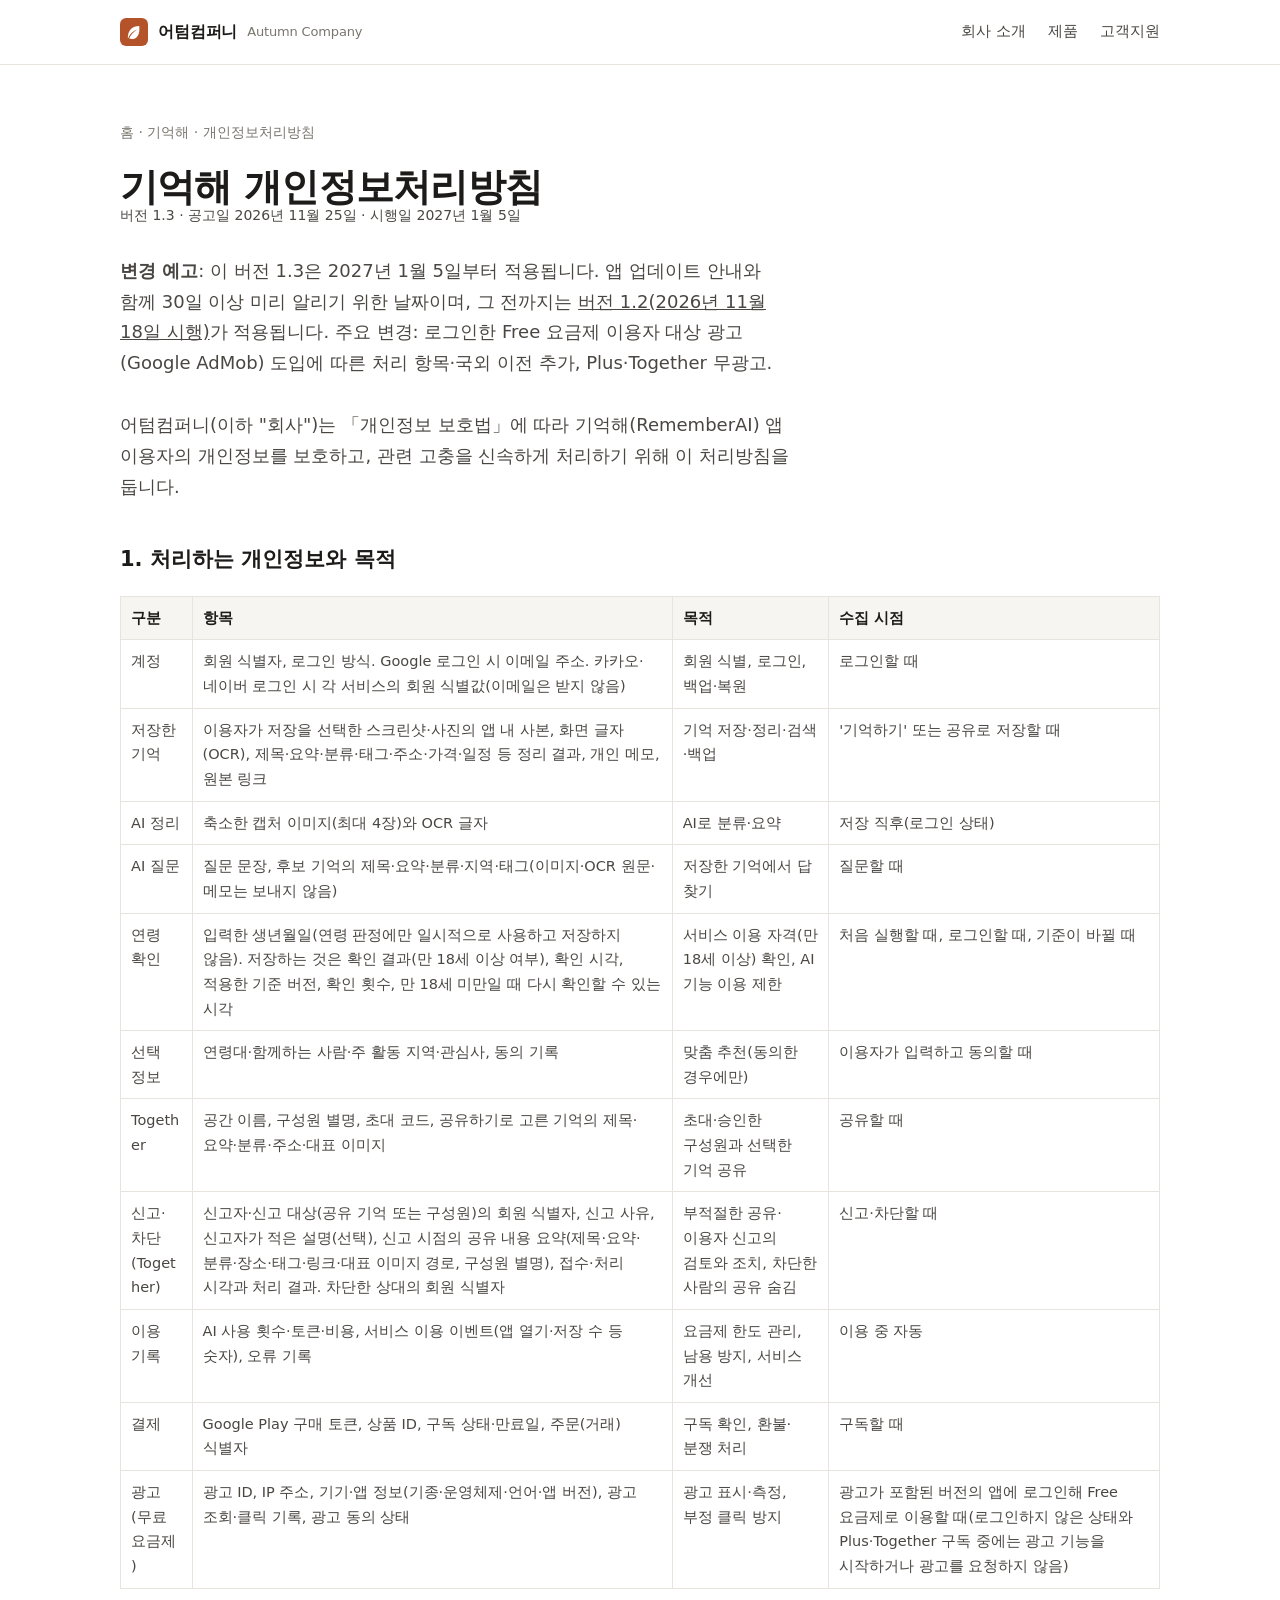
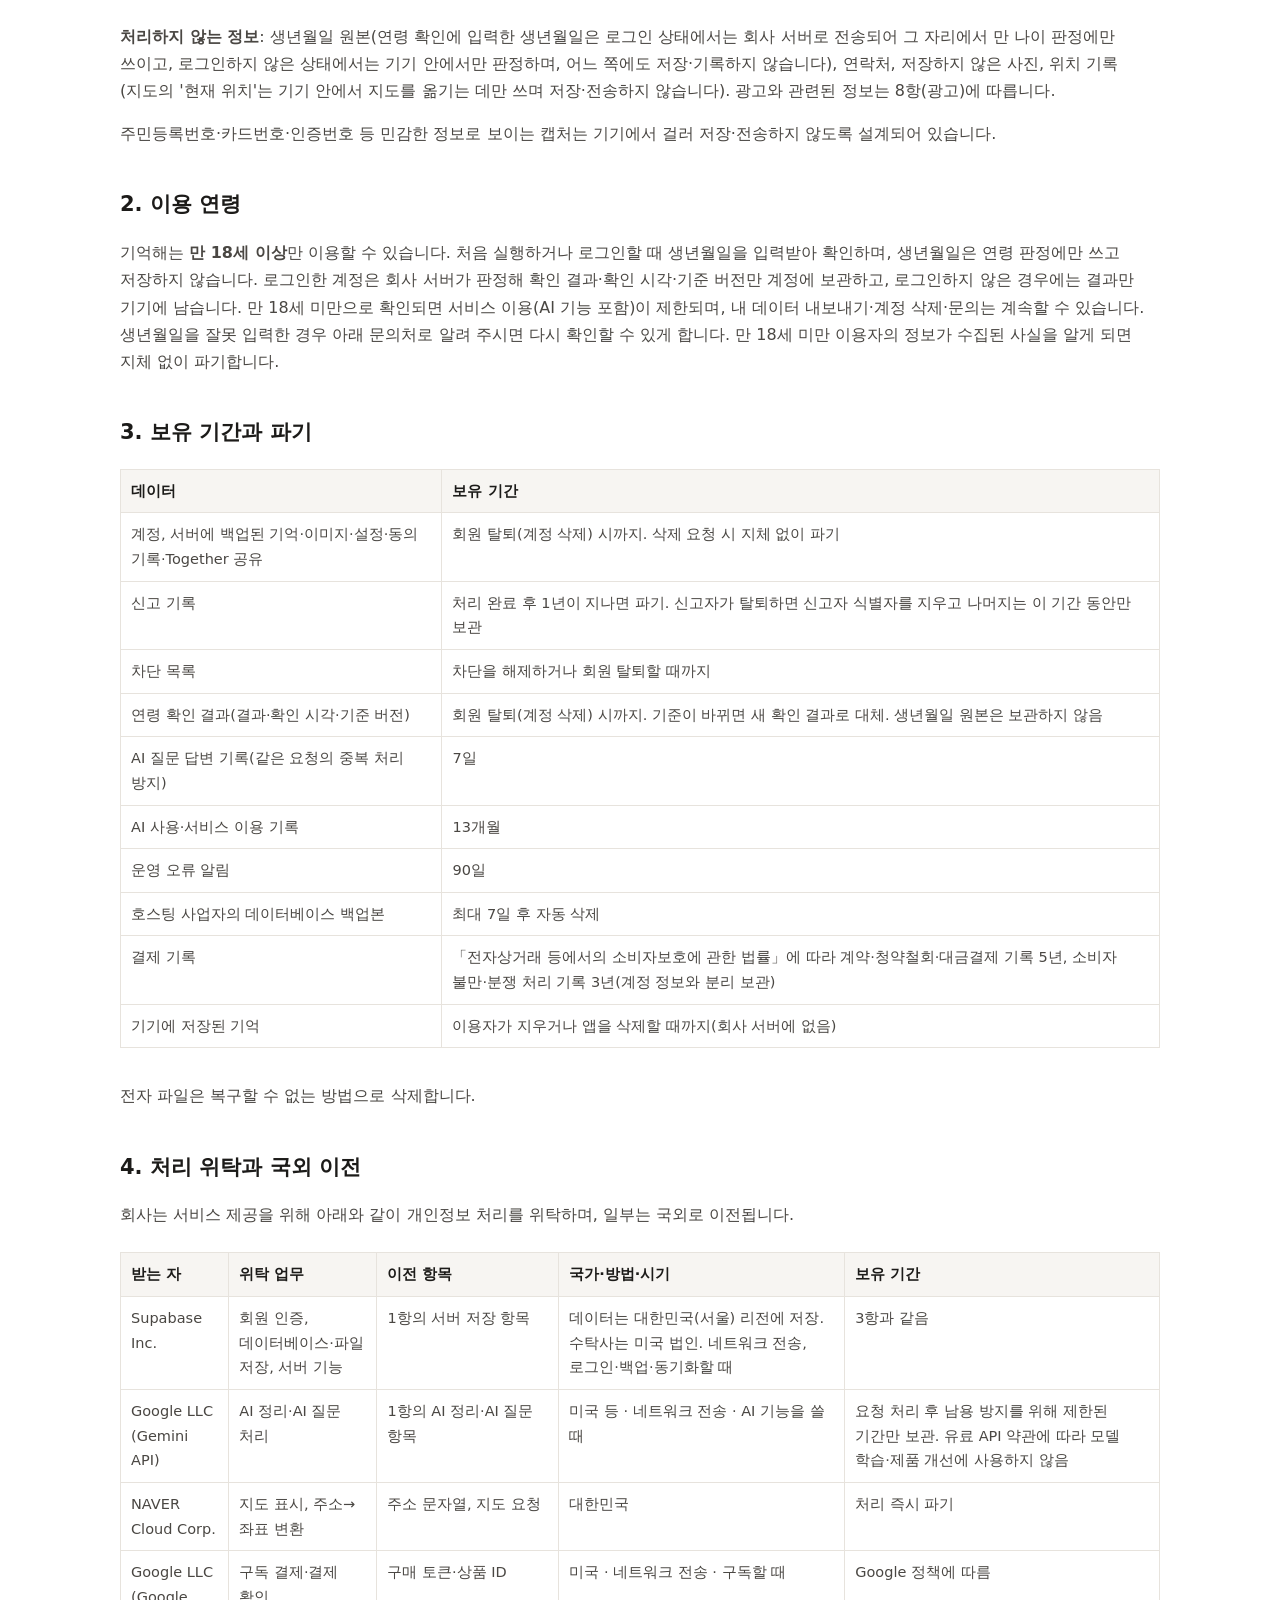
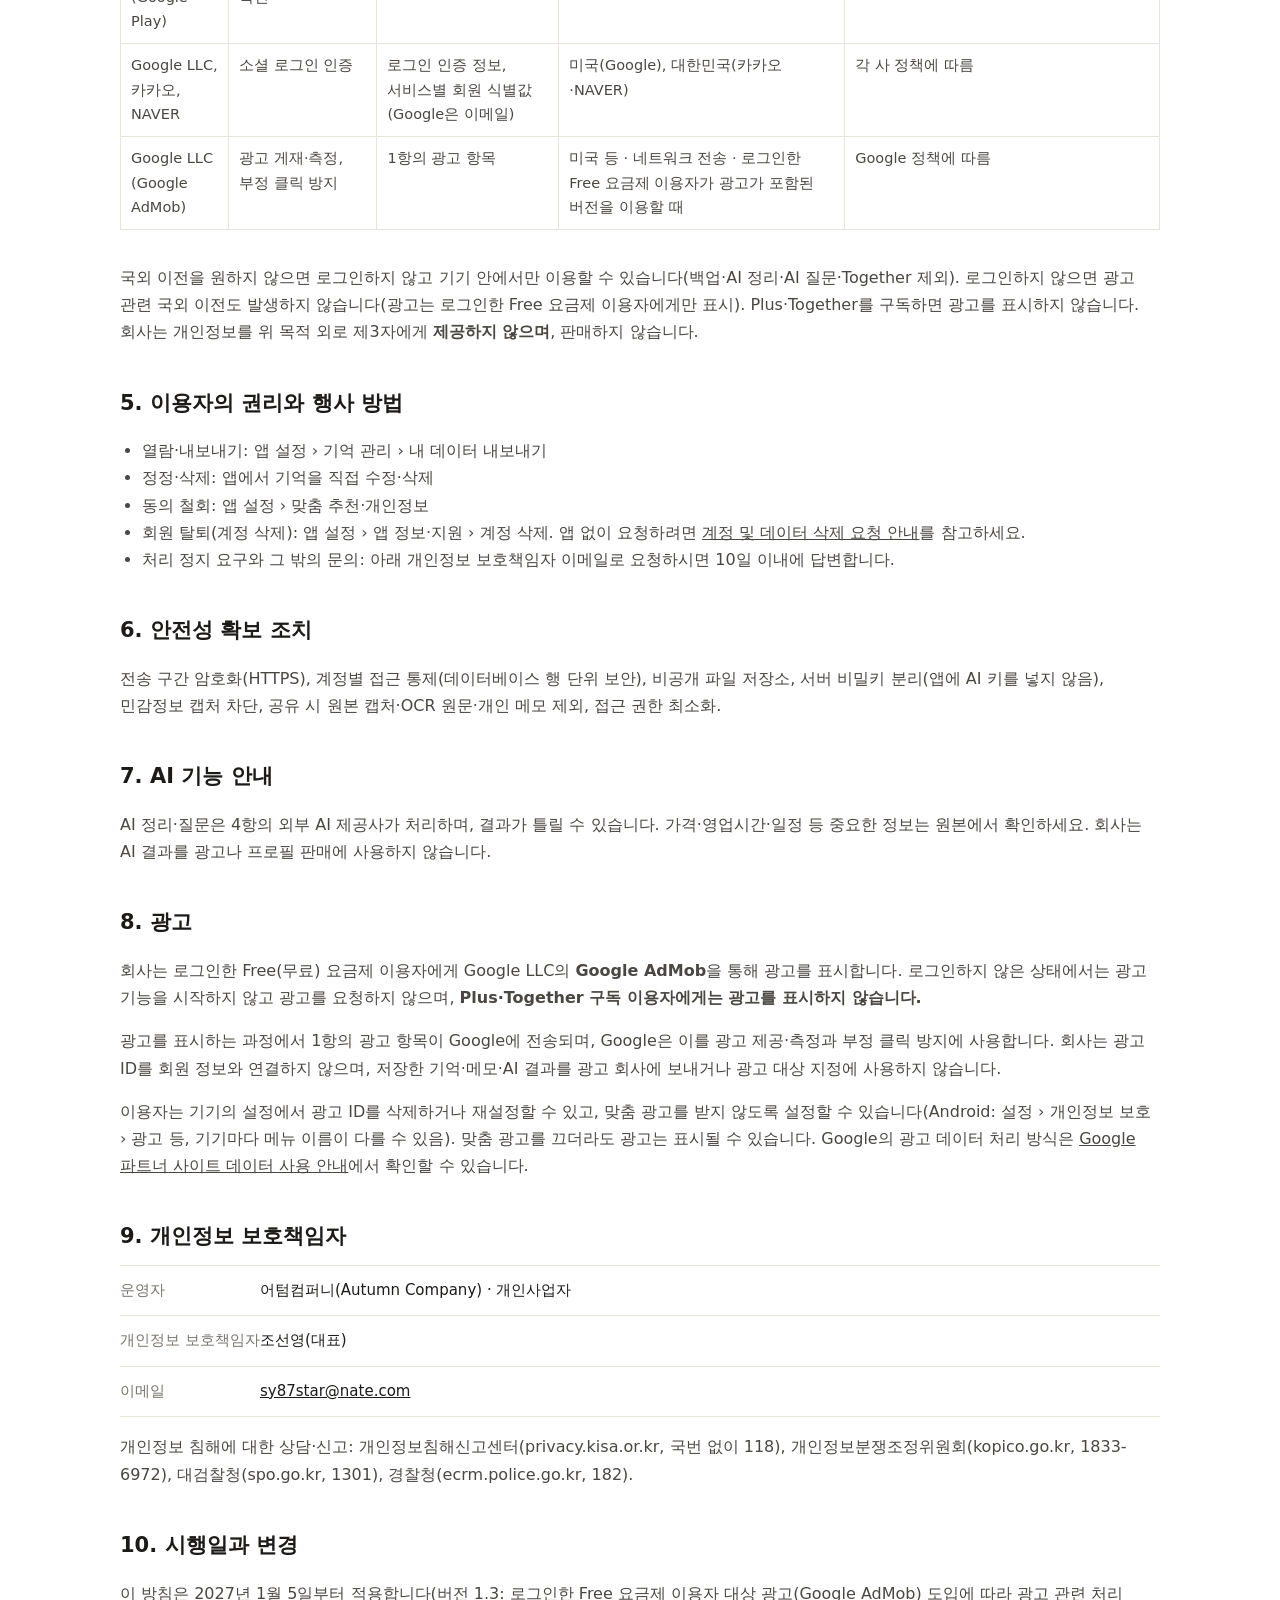
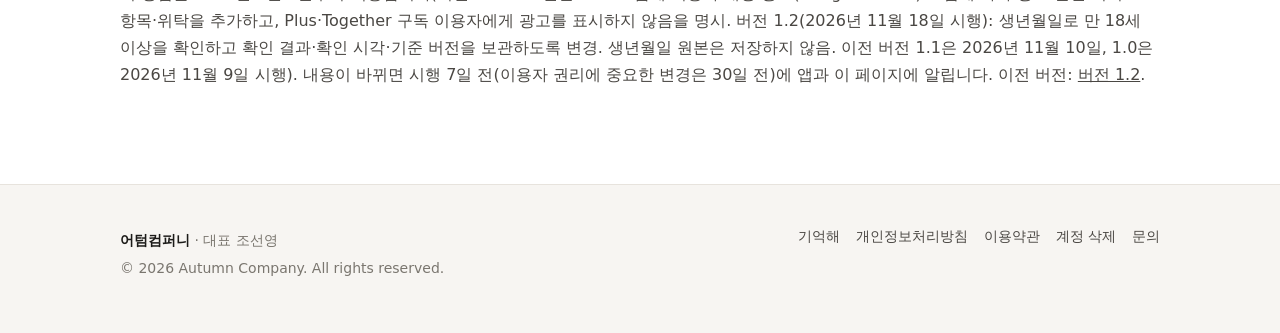
==== commit 63c898f3: "Update rememberai-privacy.html" ====
--- a/rememberai-privacy.html
+++ b/rememberai-privacy.html
@@ -32,8 +32,8 @@
 <div class="wrap">
 <div class="crumb"><a href="./">홈</a> · <a href="rememberai.html">기억해</a> · 개인정보처리방침</div>
 <h1>기억해 개인정보처리방침</h1>
-<p class="meta">버전 1.3 · 공고일 2026년 11월 25일 · 시행일 2026년 12월 25일</p>
-<p class="lead"><strong>변경 예고</strong>: 이 버전 1.3은 2026년 12월 25일부터 적용됩니다. 그 전까지는 <a href="rememberai-privacy-v1.2.html">버전 1.2(2026년 11월 18일 시행)</a>가 적용됩니다. 주요 변경: 로그인한 Free 요금제 이용자 대상 광고(Google AdMob) 도입에 따른 처리 항목·국외 이전 추가, Plus·Together 무광고.</p>
+<p class="meta">버전 1.3 · 공고일 2026년 11월 25일 · 시행일 2027년 1월 5일</p>
+<p class="lead"><strong>변경 예고</strong>: 이 버전 1.3은 2027년 1월 5일부터 적용됩니다. 앱 업데이트 안내와 함께 30일 이상 미리 알리기 위한 날짜이며, 그 전까지는 <a href="rememberai-privacy-v1.2.html">버전 1.2(2026년 11월 18일 시행)</a>가 적용됩니다. 주요 변경: 로그인한 Free 요금제 이용자 대상 광고(Google AdMob) 도입에 따른 처리 항목·국외 이전 추가, Plus·Together 무광고.</p>
 <p class="lead">어텀컴퍼니(이하 "회사")는 「개인정보 보호법」에 따라 기억해(RememberAI) 앱 이용자의 개인정보를 보호하고, 관련 고충을 신속하게 처리하기 위해 이 처리방침을 둡니다.</p>
 
 <h2>1. 처리하는 개인정보와 목적</h2>
@@ -115,7 +115,7 @@
 <p>개인정보 침해에 대한 상담·신고: 개인정보침해신고센터(privacy.kisa.or.kr, 국번 없이 118), 개인정보분쟁조정위원회(kopico.go.kr, 1833-6972), 대검찰청(spo.go.kr, 1301), 경찰청(ecrm.police.go.kr, 182).</p>
 
 <h2>10. 시행일과 변경</h2>
-<p>이 방침은 2026년 12월 25일부터 적용합니다(버전 1.3: 로그인한 Free 요금제 이용자 대상 광고(Google AdMob) 도입에 따라 광고 관련 처리 항목·위탁을 추가하고, Plus·Together 구독 이용자에게 광고를 표시하지 않음을 명시. 버전 1.2(2026년 11월 18일 시행): 생년월일로 만 18세 이상을 확인하고 확인 결과·확인 시각·기준 버전을 보관하도록 변경. 생년월일 원본은 저장하지 않음. 이전 버전 1.1은 2026년 11월 10일, 1.0은 2026년 11월 9일 시행). 내용이 바뀌면 시행 7일 전(이용자 권리에 중요한 변경은 30일 전)에 앱과 이 페이지에 알립니다. 이전 버전: <a href="rememberai-privacy-v1.2.html">버전 1.2</a>.</p>
+<p>이 방침은 2027년 1월 5일부터 적용합니다(버전 1.3: 로그인한 Free 요금제 이용자 대상 광고(Google AdMob) 도입에 따라 광고 관련 처리 항목·위탁을 추가하고, Plus·Together 구독 이용자에게 광고를 표시하지 않음을 명시. 버전 1.2(2026년 11월 18일 시행): 생년월일로 만 18세 이상을 확인하고 확인 결과·확인 시각·기준 버전을 보관하도록 변경. 생년월일 원본은 저장하지 않음. 이전 버전 1.1은 2026년 11월 10일, 1.0은 2026년 11월 9일 시행). 내용이 바뀌면 시행 7일 전(이용자 권리에 중요한 변경은 30일 전)에 앱과 이 페이지에 알립니다. 이전 버전: <a href="rememberai-privacy-v1.2.html">버전 1.2</a>.</p>
 </div>
 </main>
 <footer class="site-footer">
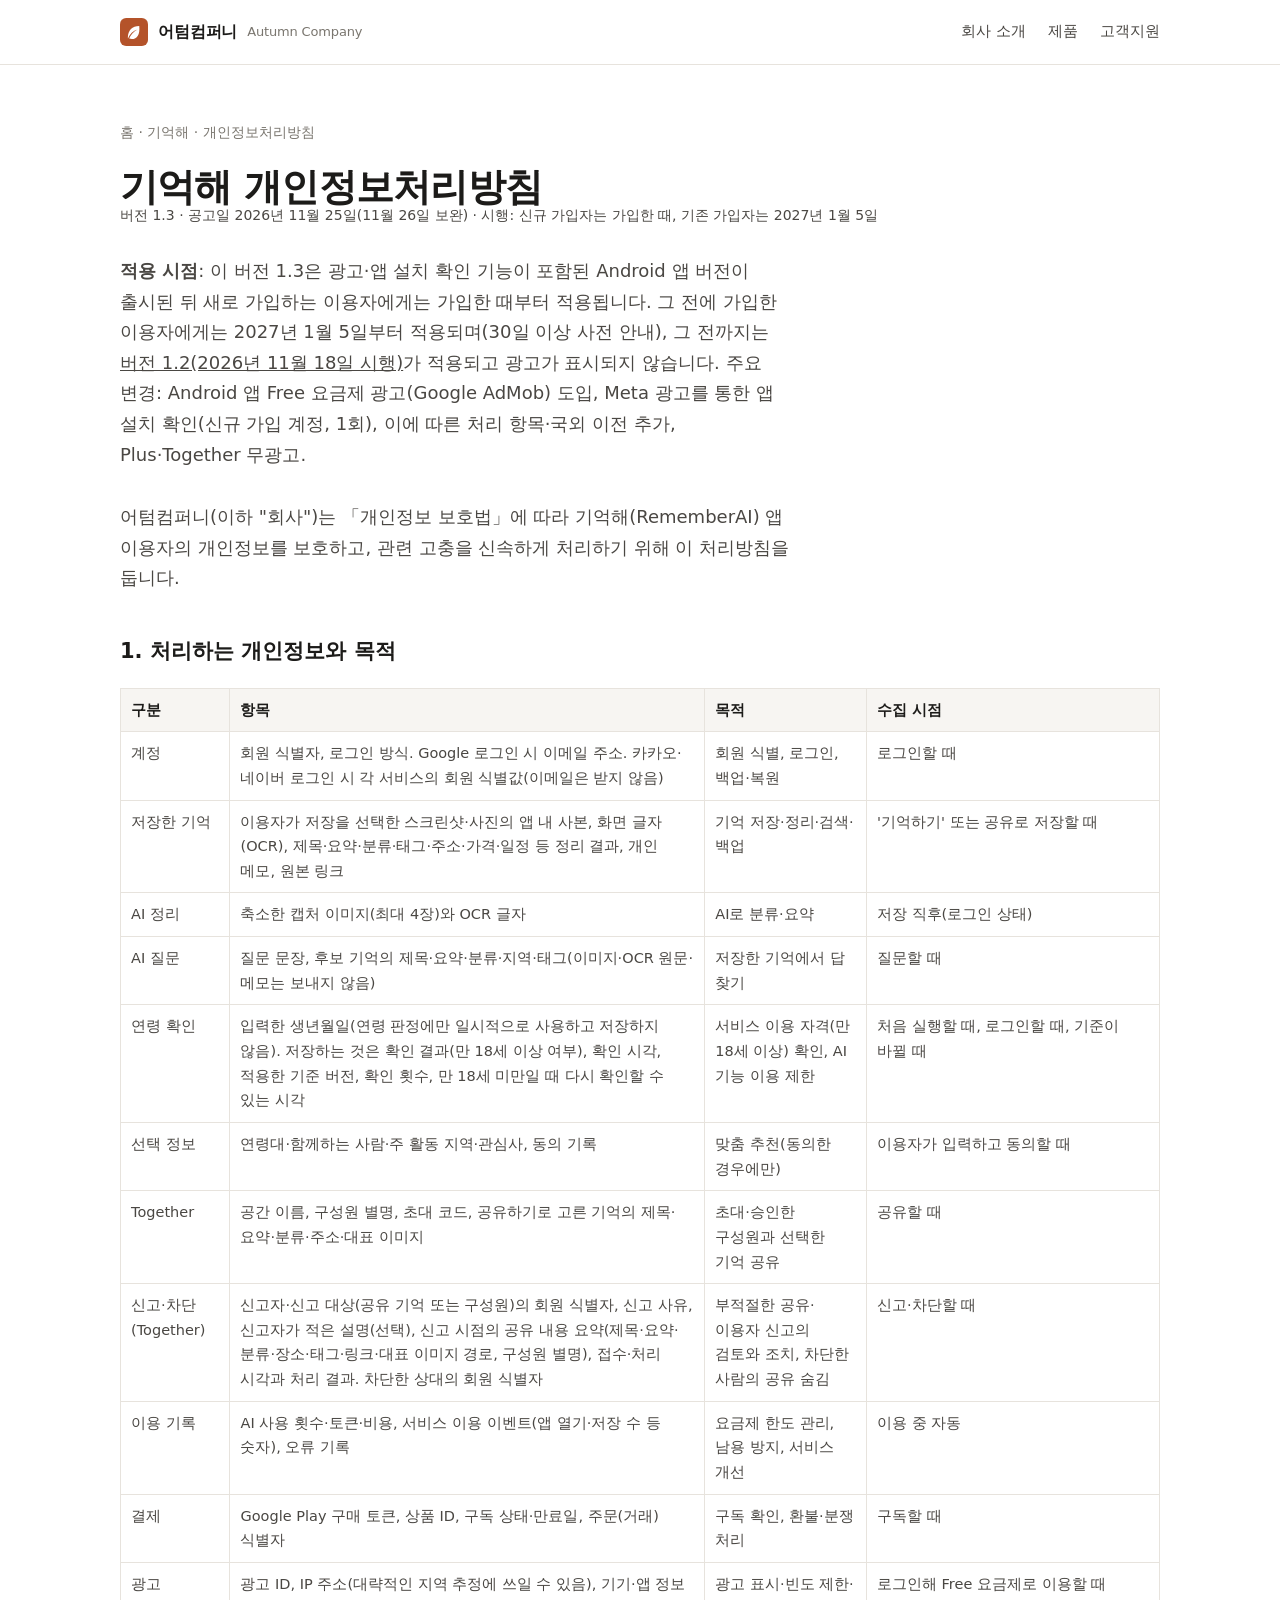
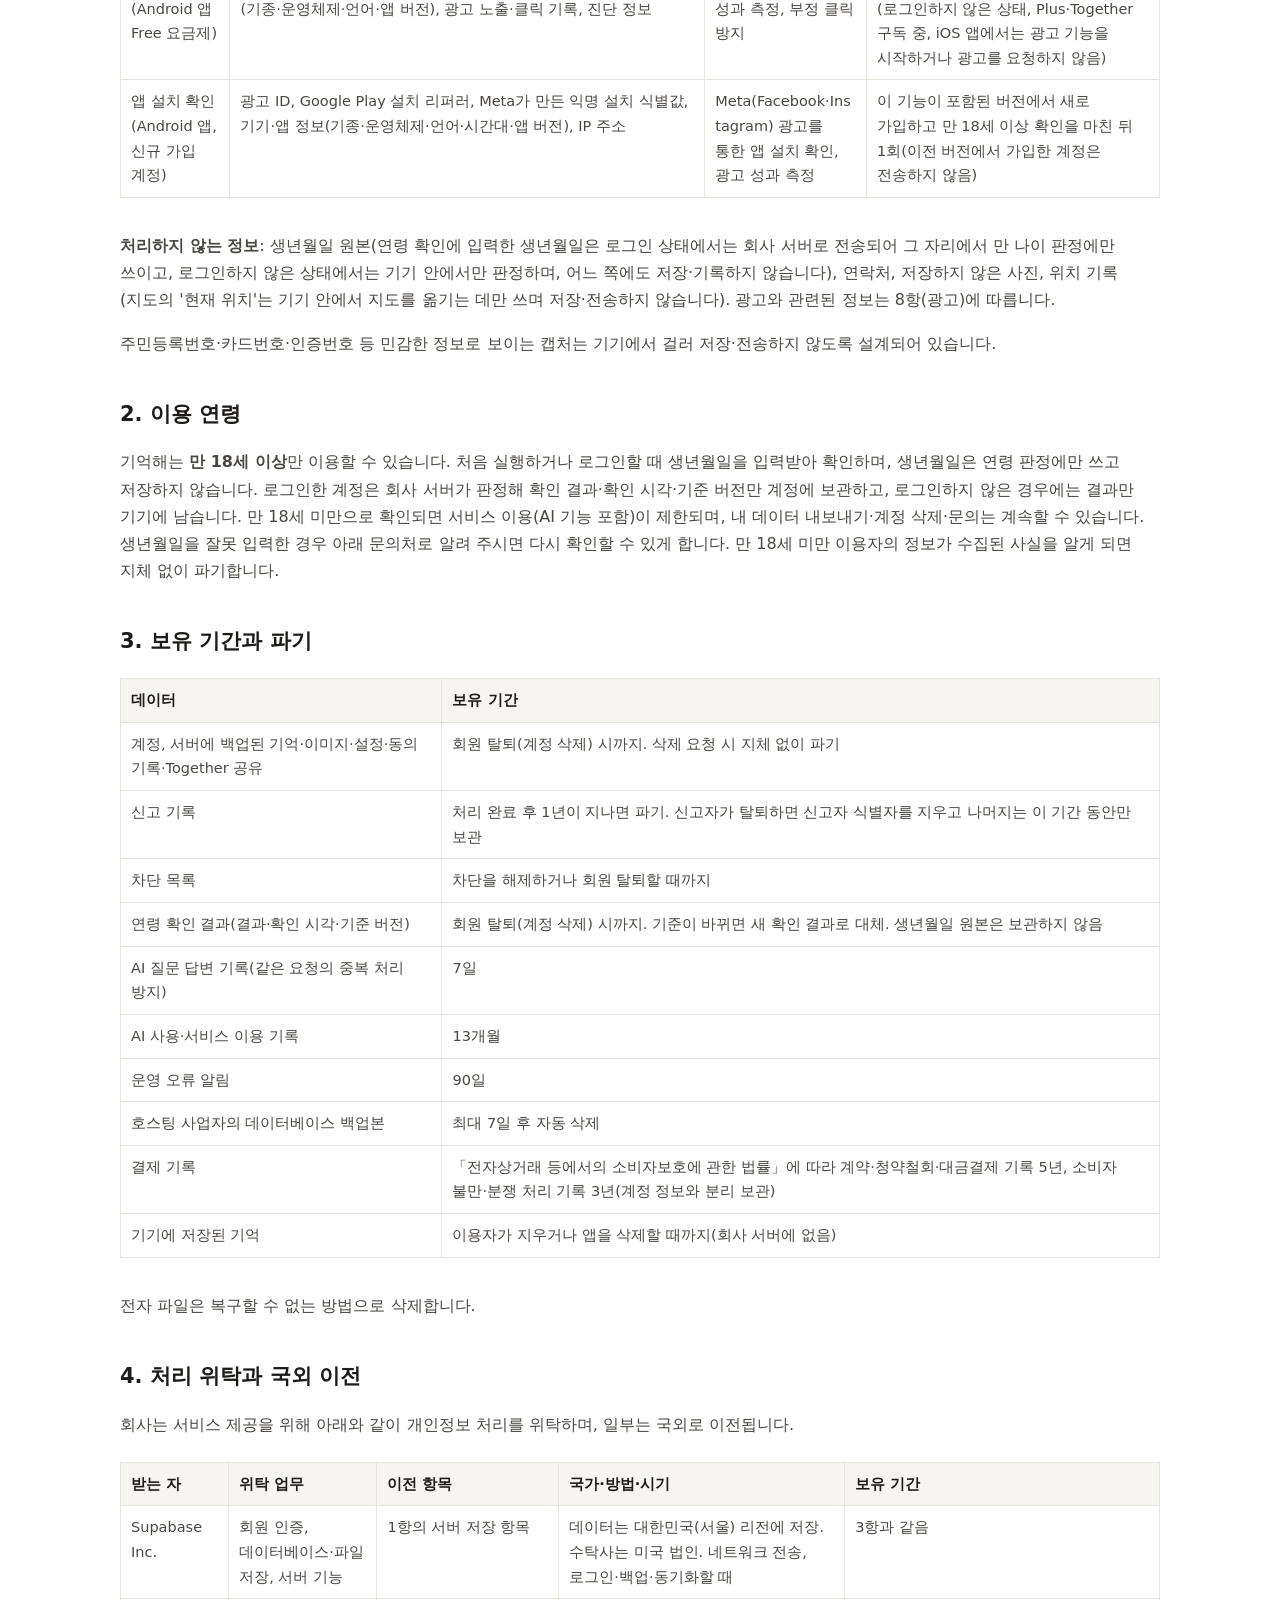
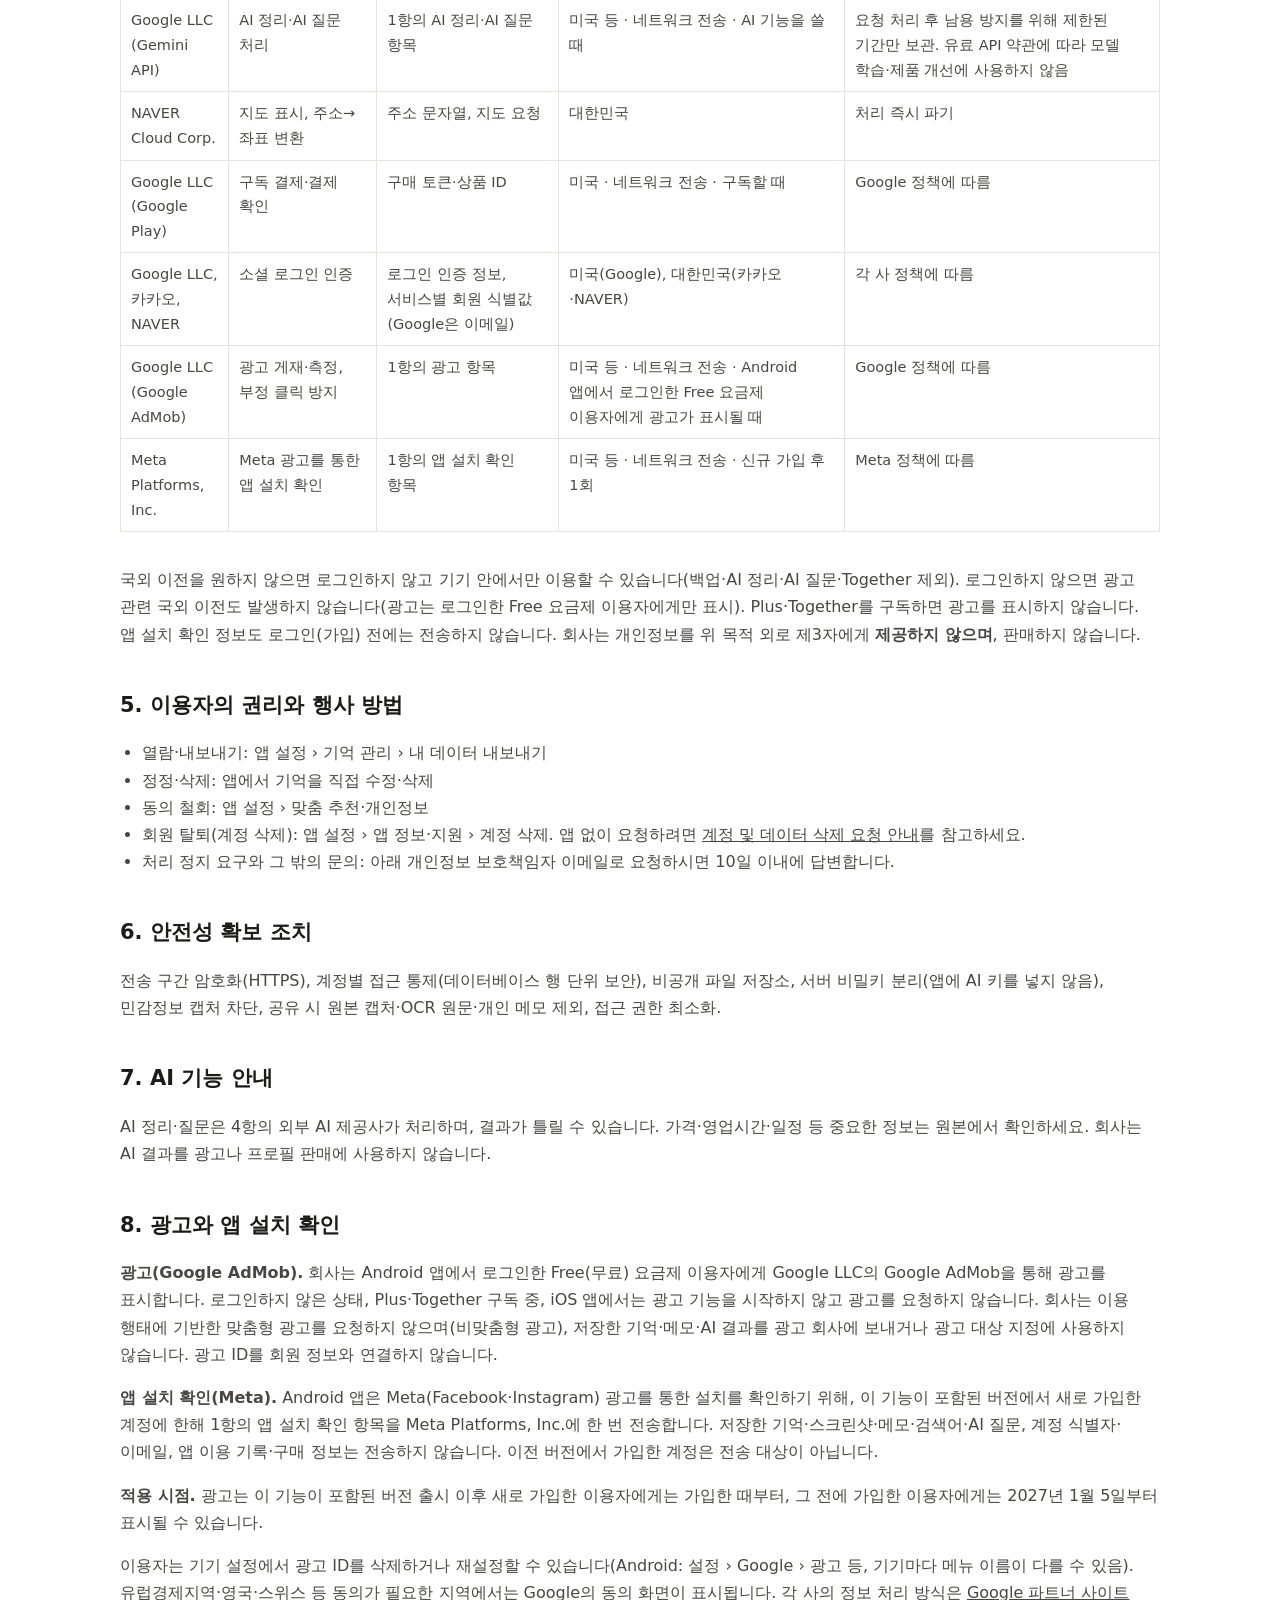
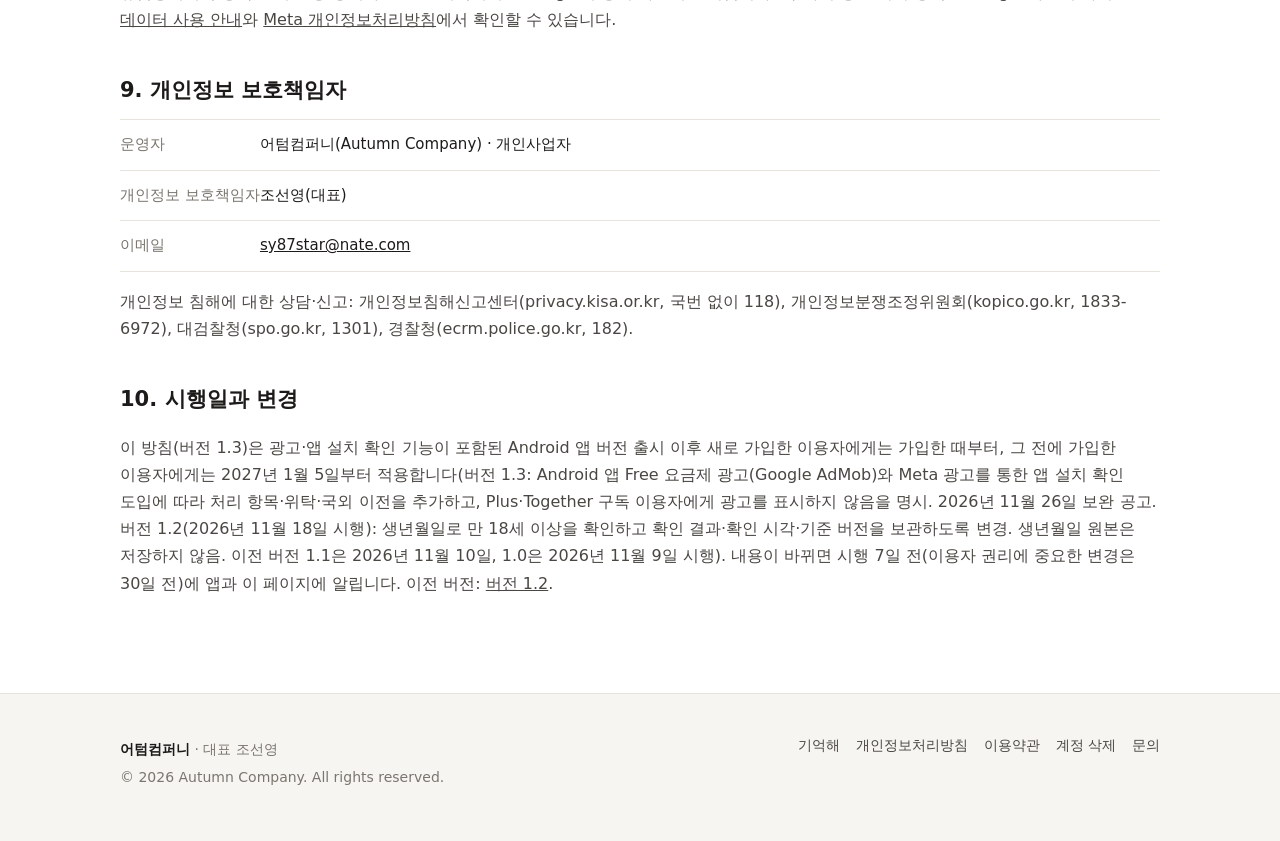
==== commit d080b400: "privacy v1.3: add Meta install measurement, AdMob scope, effective dates for new/existing users" ====
--- a/rememberai-privacy.html
+++ b/rememberai-privacy.html
@@ -32,8 +32,8 @@
 <div class="wrap">
 <div class="crumb"><a href="./">홈</a> · <a href="rememberai.html">기억해</a> · 개인정보처리방침</div>
 <h1>기억해 개인정보처리방침</h1>
-<p class="meta">버전 1.3 · 공고일 2026년 11월 25일 · 시행일 2027년 1월 5일</p>
-<p class="lead"><strong>변경 예고</strong>: 이 버전 1.3은 2027년 1월 5일부터 적용됩니다. 앱 업데이트 안내와 함께 30일 이상 미리 알리기 위한 날짜이며, 그 전까지는 <a href="rememberai-privacy-v1.2.html">버전 1.2(2026년 11월 18일 시행)</a>가 적용됩니다. 주요 변경: 로그인한 Free 요금제 이용자 대상 광고(Google AdMob) 도입에 따른 처리 항목·국외 이전 추가, Plus·Together 무광고.</p>
+<p class="meta">버전 1.3 · 공고일 2026년 11월 25일(11월 26일 보완) · 시행: 신규 가입자는 가입한 때, 기존 가입자는 2027년 1월 5일</p>
+<p class="lead"><strong>적용 시점</strong>: 이 버전 1.3은 광고·앱 설치 확인 기능이 포함된 Android 앱 버전이 출시된 뒤 새로 가입하는 이용자에게는 가입한 때부터 적용됩니다. 그 전에 가입한 이용자에게는 2027년 1월 5일부터 적용되며(30일 이상 사전 안내), 그 전까지는 <a href="rememberai-privacy-v1.2.html">버전 1.2(2026년 11월 18일 시행)</a>가 적용되고 광고가 표시되지 않습니다. 주요 변경: Android 앱 Free 요금제 광고(Google AdMob) 도입, Meta 광고를 통한 앱 설치 확인(신규 가입 계정, 1회), 이에 따른 처리 항목·국외 이전 추가, Plus·Together 무광고.</p>
 <p class="lead">어텀컴퍼니(이하 "회사")는 「개인정보 보호법」에 따라 기억해(RememberAI) 앱 이용자의 개인정보를 보호하고, 관련 고충을 신속하게 처리하기 위해 이 처리방침을 둡니다.</p>
 
 <h2>1. 처리하는 개인정보와 목적</h2>
@@ -49,7 +49,8 @@
 <tr><td>신고·차단 (Together)</td><td>신고자·신고 대상(공유 기억 또는 구성원)의 회원 식별자, 신고 사유, 신고자가 적은 설명(선택), 신고 시점의 공유 내용 요약(제목·요약·분류·장소·태그·링크·대표 이미지 경로, 구성원 별명), 접수·처리 시각과 처리 결과. 차단한 상대의 회원 식별자</td><td>부적절한 공유·이용자 신고의 검토와 조치, 차단한 사람의 공유 숨김</td><td>신고·차단할 때</td></tr>
 <tr><td>이용 기록</td><td>AI 사용 횟수·토큰·비용, 서비스 이용 이벤트(앱 열기·저장 수 등 숫자), 오류 기록</td><td>요금제 한도 관리, 남용 방지, 서비스 개선</td><td>이용 중 자동</td></tr>
 <tr><td>결제</td><td>Google Play 구매 토큰, 상품 ID, 구독 상태·만료일, 주문(거래) 식별자</td><td>구독 확인, 환불·분쟁 처리</td><td>구독할 때</td></tr>
-<tr><td>광고 (무료 요금제)</td><td>광고 ID, IP 주소, 기기·앱 정보(기종·운영체제·언어·앱 버전), 광고 조회·클릭 기록, 광고 동의 상태</td><td>광고 표시·측정, 부정 클릭 방지</td><td>광고가 포함된 버전의 앱에 로그인해 Free 요금제로 이용할 때(로그인하지 않은 상태와 Plus·Together 구독 중에는 광고 기능을 시작하거나 광고를 요청하지 않음)</td></tr>
+<tr><td>광고 (Android 앱 Free 요금제)</td><td>광고 ID, IP 주소(대략적인 지역 추정에 쓰일 수 있음), 기기·앱 정보(기종·운영체제·언어·앱 버전), 광고 노출·클릭 기록, 진단 정보</td><td>광고 표시·빈도 제한·성과 측정, 부정 클릭 방지</td><td>로그인해 Free 요금제로 이용할 때(로그인하지 않은 상태, Plus·Together 구독 중, iOS 앱에서는 광고 기능을 시작하거나 광고를 요청하지 않음)</td></tr>
+<tr><td>앱 설치 확인 (Android 앱, 신규 가입 계정)</td><td>광고 ID, Google Play 설치 리퍼러, Meta가 만든 익명 설치 식별값, 기기·앱 정보(기종·운영체제·언어·시간대·앱 버전), IP 주소</td><td>Meta(Facebook·Instagram) 광고를 통한 앱 설치 확인, 광고 성과 측정</td><td>이 기능이 포함된 버전에서 새로 가입하고 만 18세 이상 확인을 마친 뒤 1회(이전 버전에서 가입한 계정은 전송하지 않음)</td></tr>
 </table></div>
 <p><strong>처리하지 않는 정보</strong>: 생년월일 원본(연령 확인에 입력한 생년월일은 로그인 상태에서는 회사 서버로 전송되어 그 자리에서 만 나이 판정에만 쓰이고, 로그인하지 않은 상태에서는 기기 안에서만 판정하며, 어느 쪽에도 저장·기록하지 않습니다), 연락처, 저장하지 않은 사진, 위치 기록(지도의 '현재 위치'는 기기 안에서 지도를 옮기는 데만 쓰며 저장·전송하지 않습니다). 광고와 관련된 정보는 8항(광고)에 따릅니다.</p>
 <p>주민등록번호·카드번호·인증번호 등 민감한 정보로 보이는 캡처는 기기에서 걸러 저장·전송하지 않도록 설계되어 있습니다.</p>
@@ -82,9 +83,10 @@
 <tr><td>NAVER Cloud Corp.</td><td>지도 표시, 주소→좌표 변환</td><td>주소 문자열, 지도 요청</td><td>대한민국</td><td>처리 즉시 파기</td></tr>
 <tr><td>Google LLC (Google Play)</td><td>구독 결제·결제 확인</td><td>구매 토큰·상품 ID</td><td>미국 · 네트워크 전송 · 구독할 때</td><td>Google 정책에 따름</td></tr>
 <tr><td>Google LLC, 카카오, NAVER</td><td>소셜 로그인 인증</td><td>로그인 인증 정보, 서비스별 회원 식별값(Google은 이메일)</td><td>미국(Google), 대한민국(카카오·NAVER)</td><td>각 사 정책에 따름</td></tr>
-<tr><td>Google LLC (Google AdMob)</td><td>광고 게재·측정, 부정 클릭 방지</td><td>1항의 광고 항목</td><td>미국 등 · 네트워크 전송 · 로그인한 Free 요금제 이용자가 광고가 포함된 버전을 이용할 때</td><td>Google 정책에 따름</td></tr>
+<tr><td>Google LLC (Google AdMob)</td><td>광고 게재·측정, 부정 클릭 방지</td><td>1항의 광고 항목</td><td>미국 등 · 네트워크 전송 · Android 앱에서 로그인한 Free 요금제 이용자에게 광고가 표시될 때</td><td>Google 정책에 따름</td></tr>
+<tr><td>Meta Platforms, Inc.</td><td>Meta 광고를 통한 앱 설치 확인</td><td>1항의 앱 설치 확인 항목</td><td>미국 등 · 네트워크 전송 · 신규 가입 후 1회</td><td>Meta 정책에 따름</td></tr>
 </table></div>
-<p>국외 이전을 원하지 않으면 로그인하지 않고 기기 안에서만 이용할 수 있습니다(백업·AI 정리·AI 질문·Together 제외). 로그인하지 않으면 광고 관련 국외 이전도 발생하지 않습니다(광고는 로그인한 Free 요금제 이용자에게만 표시). Plus·Together를 구독하면 광고를 표시하지 않습니다. 회사는 개인정보를 위 목적 외로 제3자에게 <strong>제공하지 않으며</strong>, 판매하지 않습니다.</p>
+<p>국외 이전을 원하지 않으면 로그인하지 않고 기기 안에서만 이용할 수 있습니다(백업·AI 정리·AI 질문·Together 제외). 로그인하지 않으면 광고 관련 국외 이전도 발생하지 않습니다(광고는 로그인한 Free 요금제 이용자에게만 표시). Plus·Together를 구독하면 광고를 표시하지 않습니다. 앱 설치 확인 정보도 로그인(가입) 전에는 전송하지 않습니다. 회사는 개인정보를 위 목적 외로 제3자에게 <strong>제공하지 않으며</strong>, 판매하지 않습니다.</p>
 
 <h2>5. 이용자의 권리와 행사 방법</h2>
 <ul>
@@ -101,10 +103,11 @@
 <h2>7. AI 기능 안내</h2>
 <p>AI 정리·질문은 4항의 외부 AI 제공사가 처리하며, 결과가 틀릴 수 있습니다. 가격·영업시간·일정 등 중요한 정보는 원본에서 확인하세요. 회사는 AI 결과를 광고나 프로필 판매에 사용하지 않습니다.</p>
 
-<h2>8. 광고</h2>
-<p>회사는 로그인한 Free(무료) 요금제 이용자에게 Google LLC의 <strong>Google AdMob</strong>을 통해 광고를 표시합니다. 로그인하지 않은 상태에서는 광고 기능을 시작하지 않고 광고를 요청하지 않으며, <strong>Plus·Together 구독 이용자에게는 광고를 표시하지 않습니다.</strong></p>
-<p>광고를 표시하는 과정에서 1항의 광고 항목이 Google에 전송되며, Google은 이를 광고 제공·측정과 부정 클릭 방지에 사용합니다. 회사는 광고 ID를 회원 정보와 연결하지 않으며, 저장한 기억·메모·AI 결과를 광고 회사에 보내거나 광고 대상 지정에 사용하지 않습니다.</p>
-<p>이용자는 기기의 설정에서 광고 ID를 삭제하거나 재설정할 수 있고, 맞춤 광고를 받지 않도록 설정할 수 있습니다(Android: 설정 › 개인정보 보호 › 광고 등, 기기마다 메뉴 이름이 다를 수 있음). 맞춤 광고를 끄더라도 광고는 표시될 수 있습니다. Google의 광고 데이터 처리 방식은 <a href="https://policies.google.com/technologies/partner-sites" rel="noopener">Google 파트너 사이트 데이터 사용 안내</a>에서 확인할 수 있습니다.</p>
+<h2>8. 광고와 앱 설치 확인</h2>
+<p><strong>광고(Google AdMob).</strong> 회사는 Android 앱에서 로그인한 Free(무료) 요금제 이용자에게 Google LLC의 Google AdMob을 통해 광고를 표시합니다. 로그인하지 않은 상태, Plus·Together 구독 중, iOS 앱에서는 광고 기능을 시작하지 않고 광고를 요청하지 않습니다. 회사는 이용 행태에 기반한 맞춤형 광고를 요청하지 않으며(비맞춤형 광고), 저장한 기억·메모·AI 결과를 광고 회사에 보내거나 광고 대상 지정에 사용하지 않습니다. 광고 ID를 회원 정보와 연결하지 않습니다.</p>
+<p><strong>앱 설치 확인(Meta).</strong> Android 앱은 Meta(Facebook·Instagram) 광고를 통한 설치를 확인하기 위해, 이 기능이 포함된 버전에서 새로 가입한 계정에 한해 1항의 앱 설치 확인 항목을 Meta Platforms, Inc.에 한 번 전송합니다. 저장한 기억·스크린샷·메모·검색어·AI 질문, 계정 식별자·이메일, 앱 이용 기록·구매 정보는 전송하지 않습니다. 이전 버전에서 가입한 계정은 전송 대상이 아닙니다.</p>
+<p><strong>적용 시점.</strong> 광고는 이 기능이 포함된 버전 출시 이후 새로 가입한 이용자에게는 가입한 때부터, 그 전에 가입한 이용자에게는 2027년 1월 5일부터 표시될 수 있습니다.</p>
+<p>이용자는 기기 설정에서 광고 ID를 삭제하거나 재설정할 수 있습니다(Android: 설정 › Google › 광고 등, 기기마다 메뉴 이름이 다를 수 있음). 유럽경제지역·영국·스위스 등 동의가 필요한 지역에서는 Google의 동의 화면이 표시됩니다. 각 사의 정보 처리 방식은 <a href="https://policies.google.com/technologies/partner-sites" target="_blank" rel="noopener">Google 파트너 사이트 데이터 사용 안내</a>와 <a href="https://www.facebook.com/privacy/policy" target="_blank" rel="noopener">Meta 개인정보처리방침</a>에서 확인할 수 있습니다.</p>
 
 <h2>9. 개인정보 보호책임자</h2>
 <dl class="info">
@@ -115,7 +118,7 @@
 <p>개인정보 침해에 대한 상담·신고: 개인정보침해신고센터(privacy.kisa.or.kr, 국번 없이 118), 개인정보분쟁조정위원회(kopico.go.kr, 1833-6972), 대검찰청(spo.go.kr, 1301), 경찰청(ecrm.police.go.kr, 182).</p>
 
 <h2>10. 시행일과 변경</h2>
-<p>이 방침은 2027년 1월 5일부터 적용합니다(버전 1.3: 로그인한 Free 요금제 이용자 대상 광고(Google AdMob) 도입에 따라 광고 관련 처리 항목·위탁을 추가하고, Plus·Together 구독 이용자에게 광고를 표시하지 않음을 명시. 버전 1.2(2026년 11월 18일 시행): 생년월일로 만 18세 이상을 확인하고 확인 결과·확인 시각·기준 버전을 보관하도록 변경. 생년월일 원본은 저장하지 않음. 이전 버전 1.1은 2026년 11월 10일, 1.0은 2026년 11월 9일 시행). 내용이 바뀌면 시행 7일 전(이용자 권리에 중요한 변경은 30일 전)에 앱과 이 페이지에 알립니다. 이전 버전: <a href="rememberai-privacy-v1.2.html">버전 1.2</a>.</p>
+<p>이 방침(버전 1.3)은 광고·앱 설치 확인 기능이 포함된 Android 앱 버전 출시 이후 새로 가입한 이용자에게는 가입한 때부터, 그 전에 가입한 이용자에게는 2027년 1월 5일부터 적용합니다(버전 1.3: Android 앱 Free 요금제 광고(Google AdMob)와 Meta 광고를 통한 앱 설치 확인 도입에 따라 처리 항목·위탁·국외 이전을 추가하고, Plus·Together 구독 이용자에게 광고를 표시하지 않음을 명시. 2026년 11월 26일 보완 공고. 버전 1.2(2026년 11월 18일 시행): 생년월일로 만 18세 이상을 확인하고 확인 결과·확인 시각·기준 버전을 보관하도록 변경. 생년월일 원본은 저장하지 않음. 이전 버전 1.1은 2026년 11월 10일, 1.0은 2026년 11월 9일 시행). 내용이 바뀌면 시행 7일 전(이용자 권리에 중요한 변경은 30일 전)에 앱과 이 페이지에 알립니다. 이전 버전: <a href="rememberai-privacy-v1.2.html">버전 1.2</a>.</p>
 </div>
 </main>
 <footer class="site-footer">
